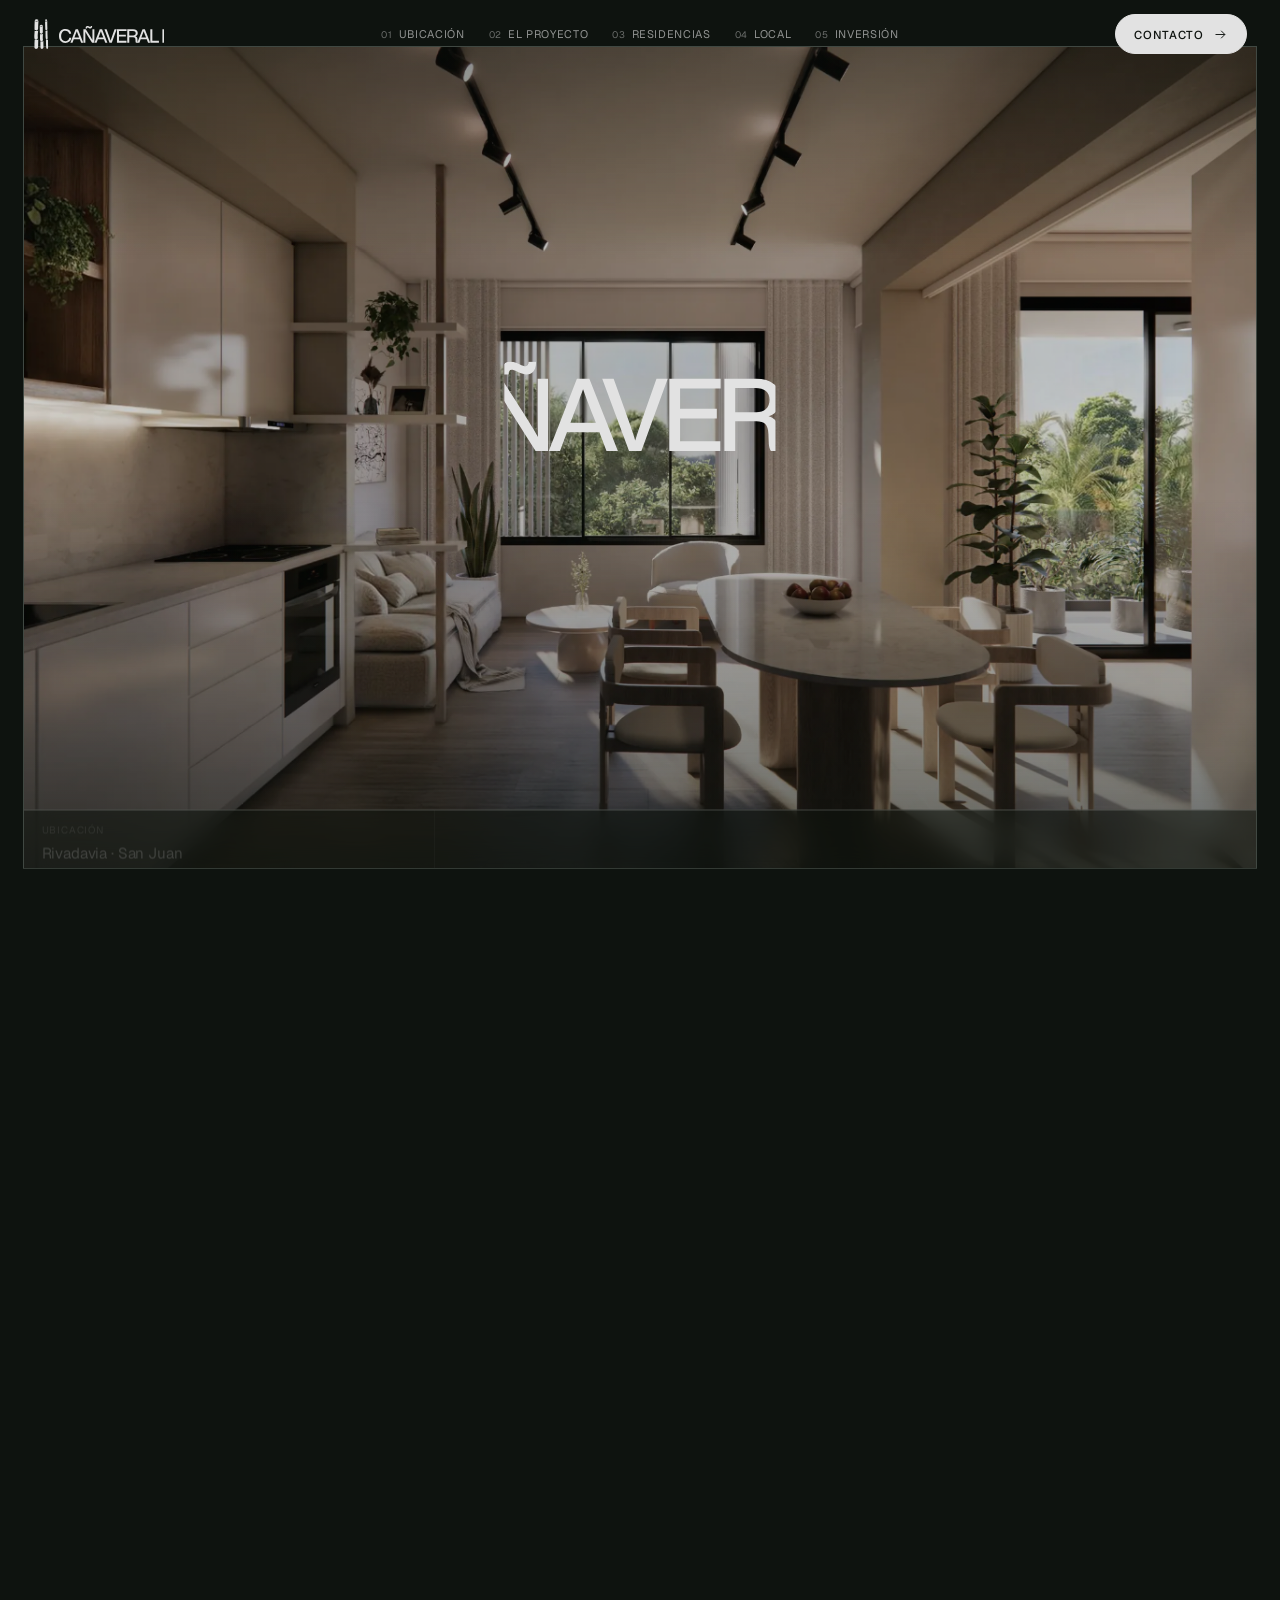
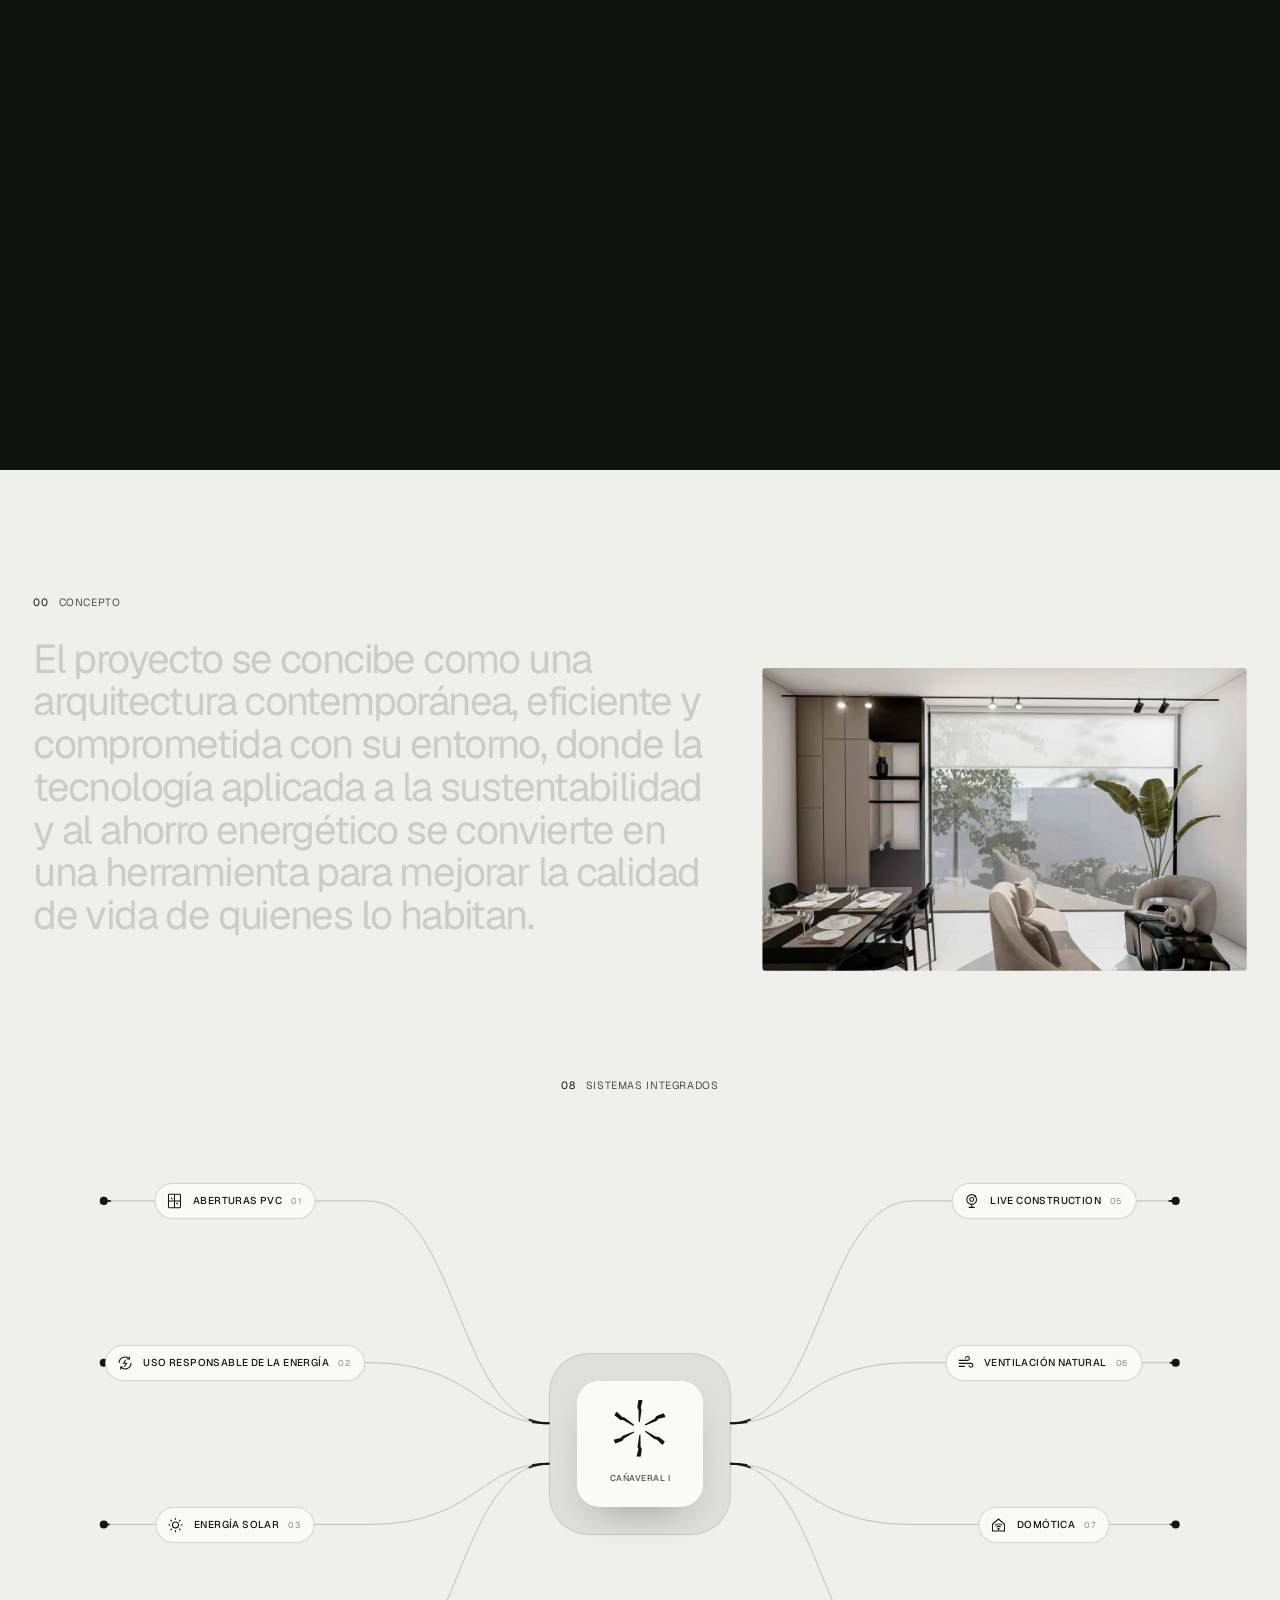
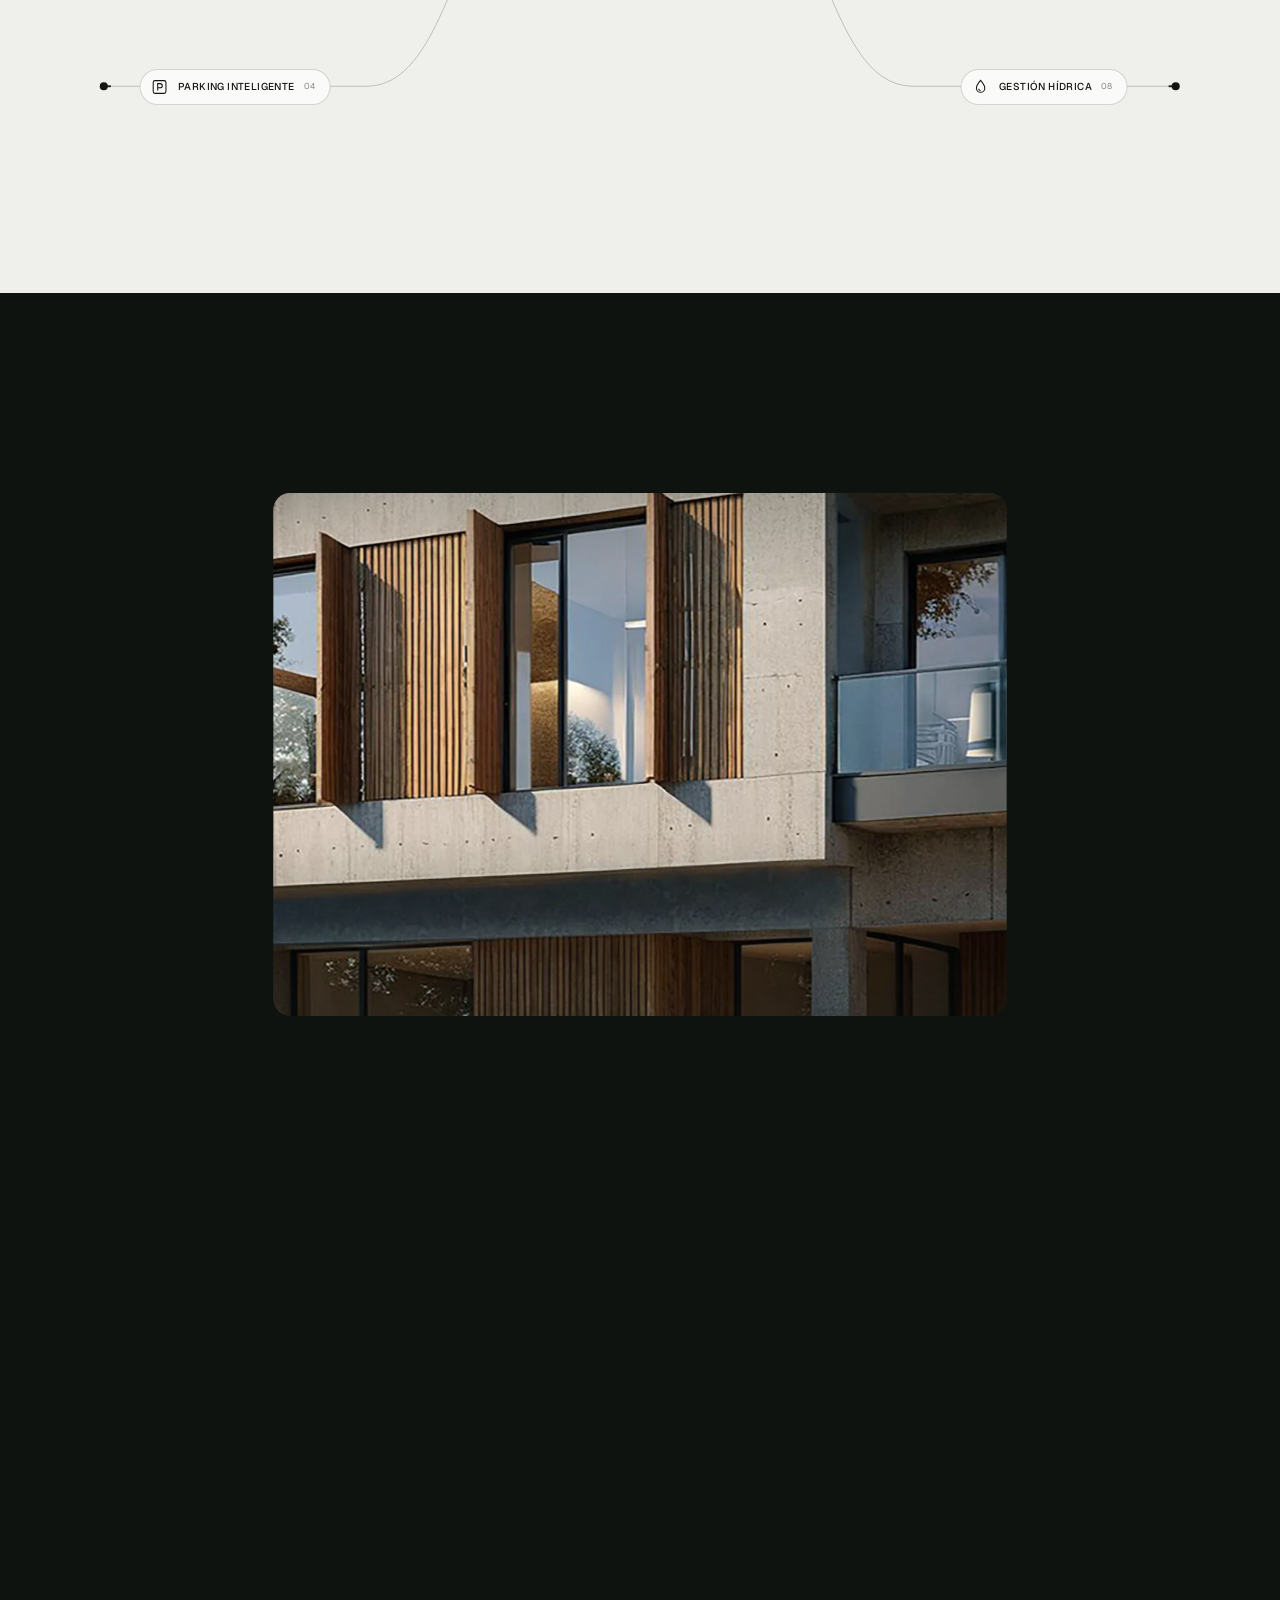
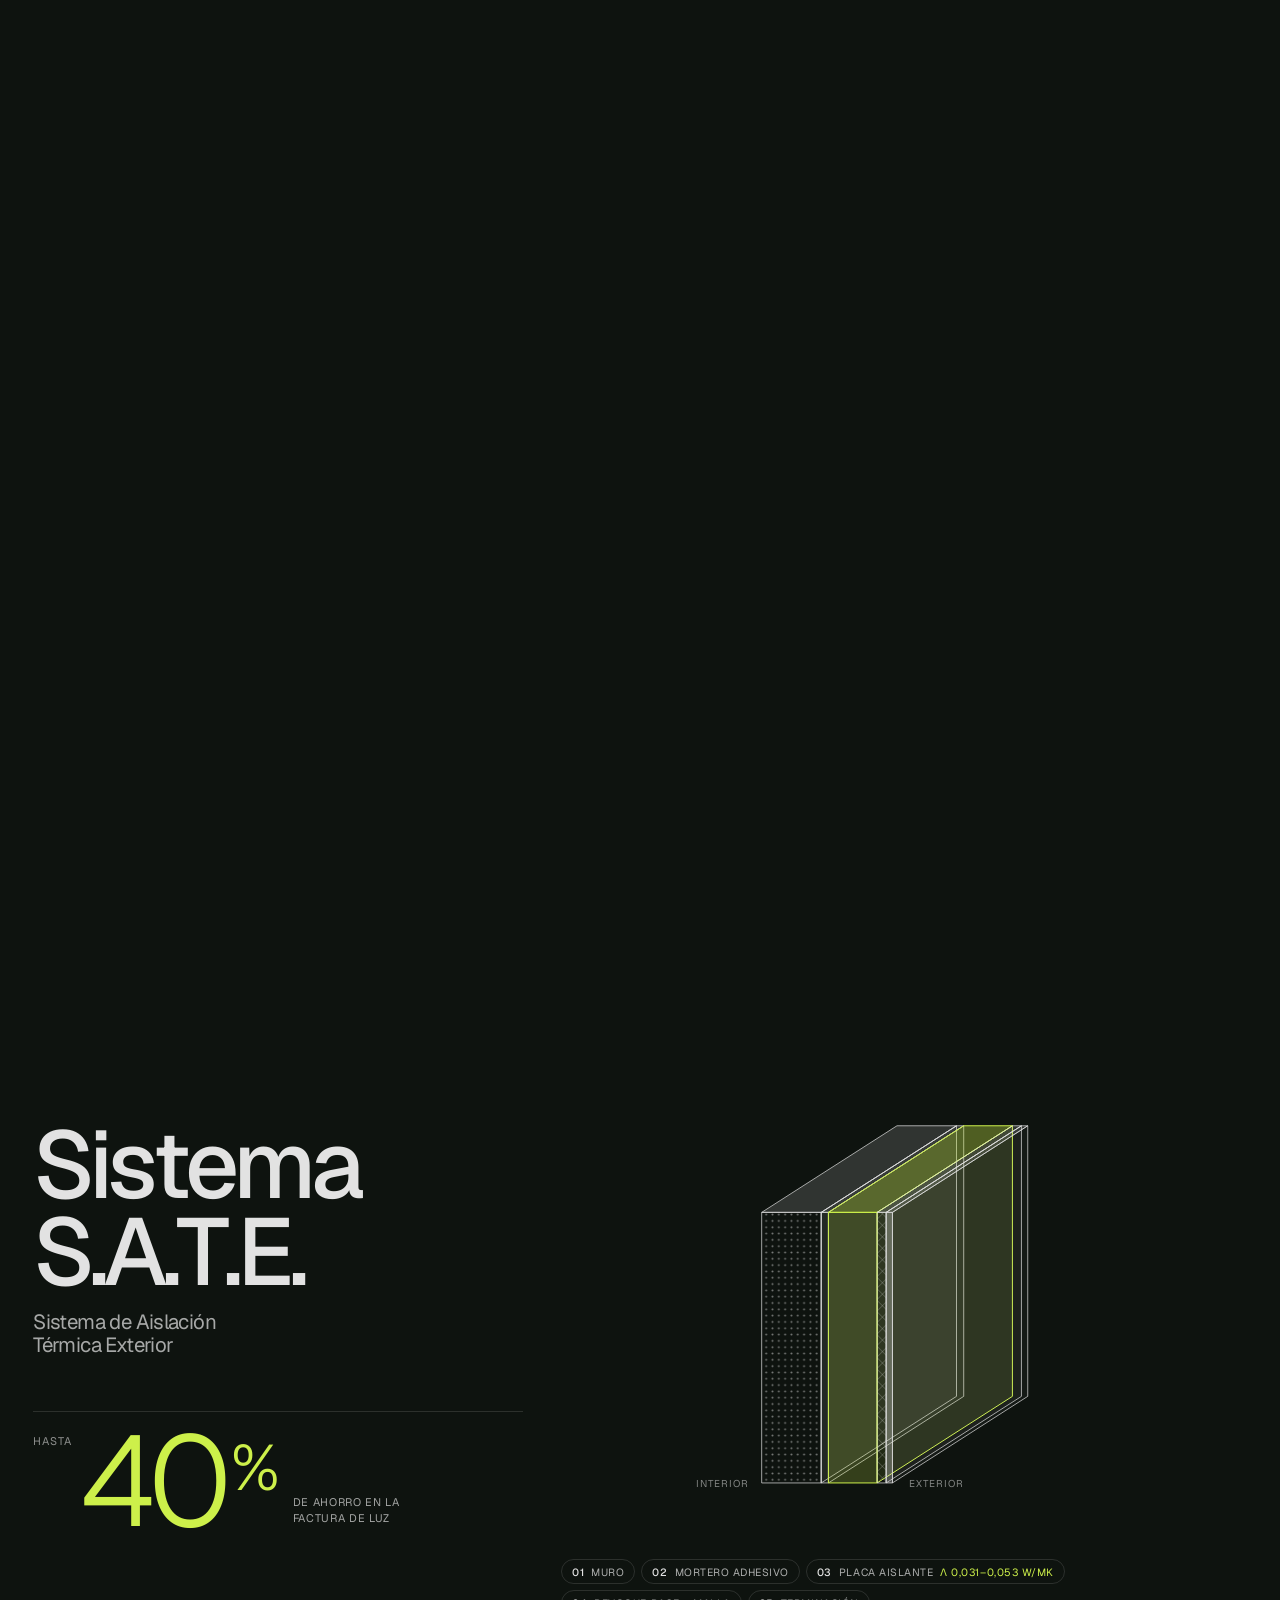
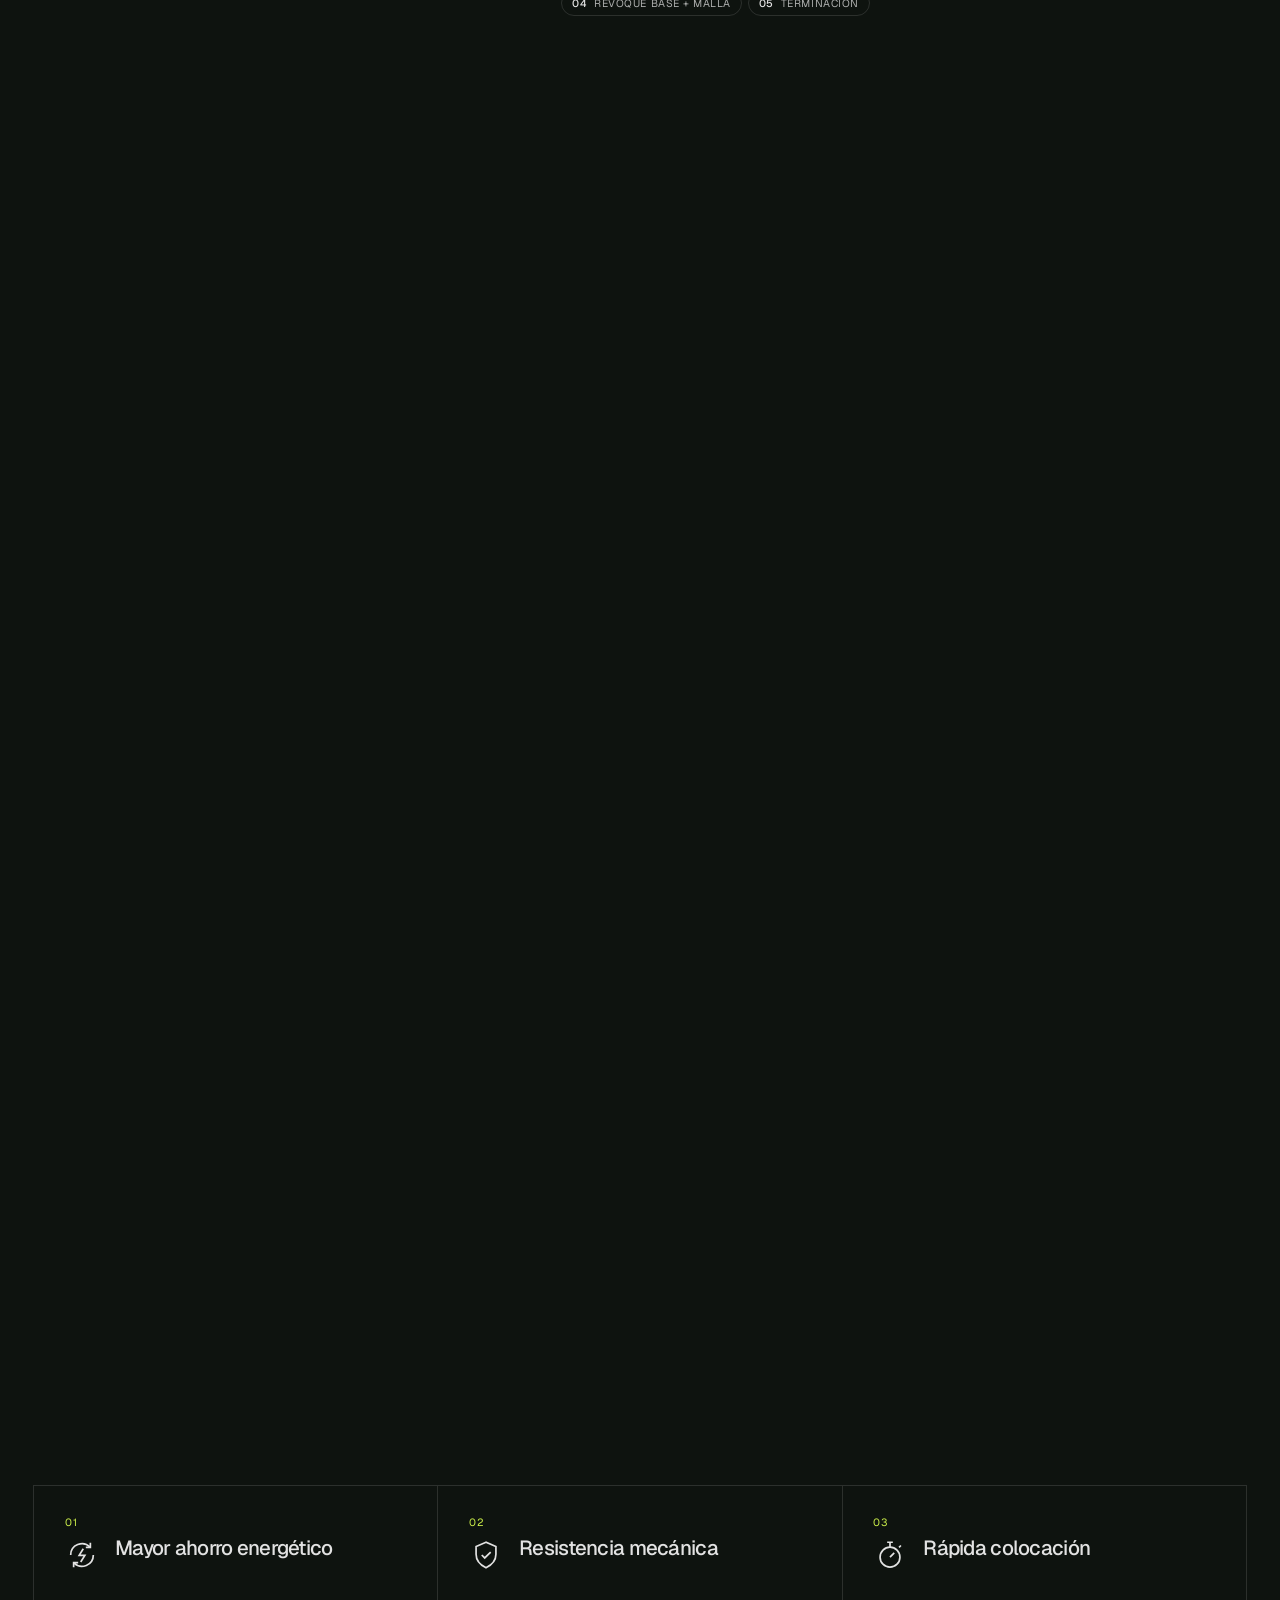
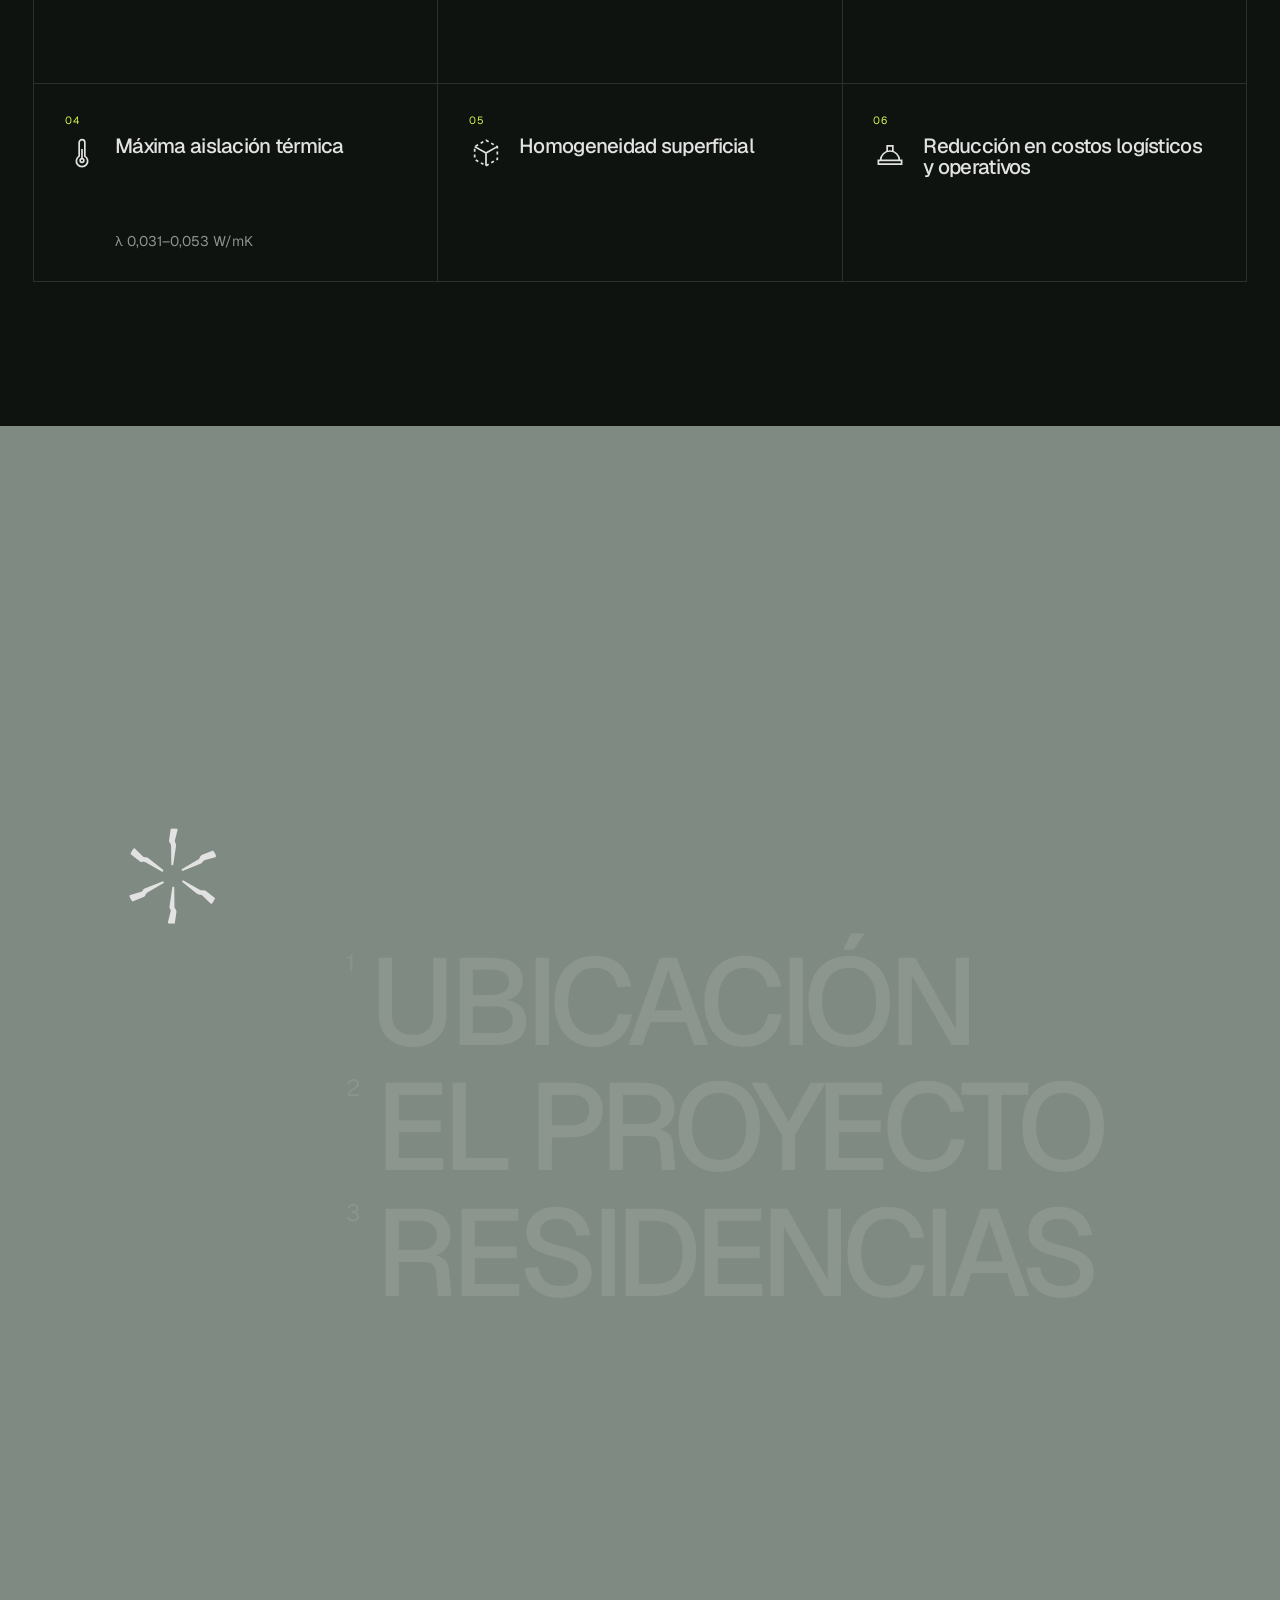
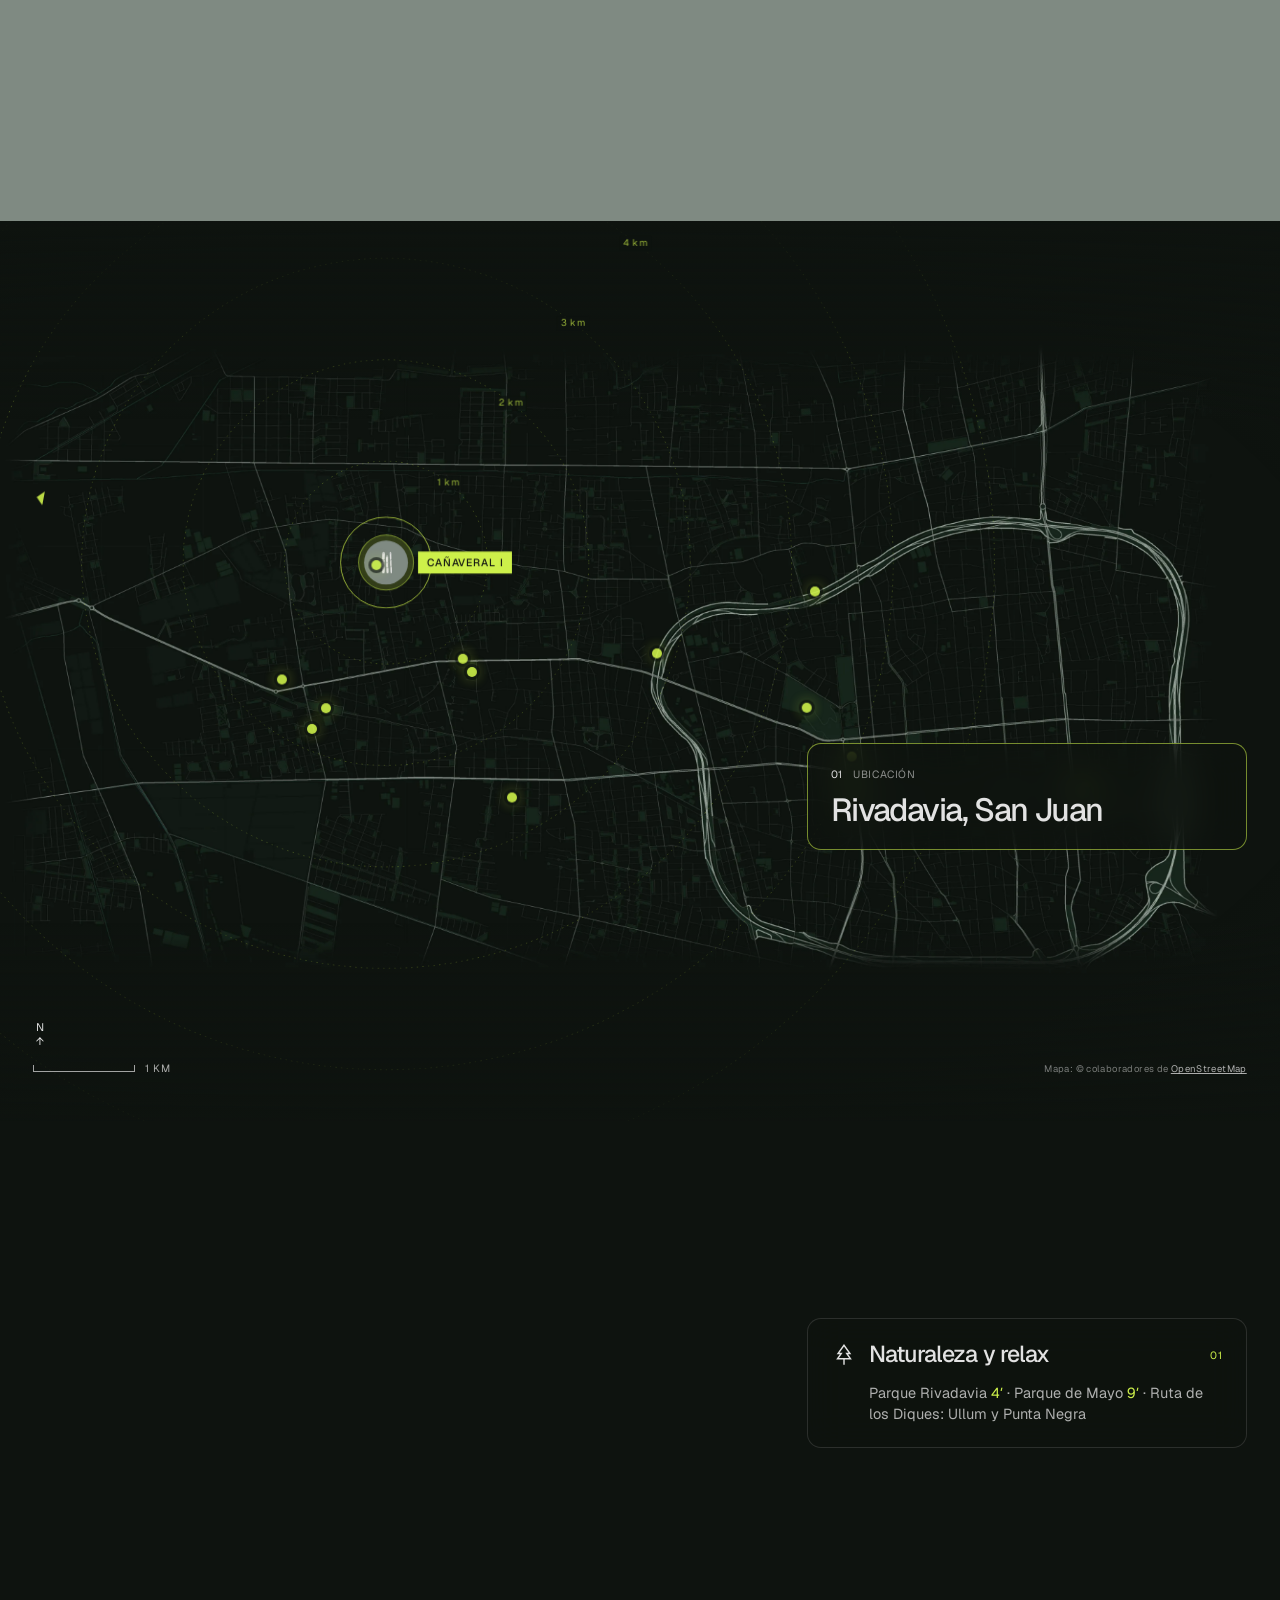
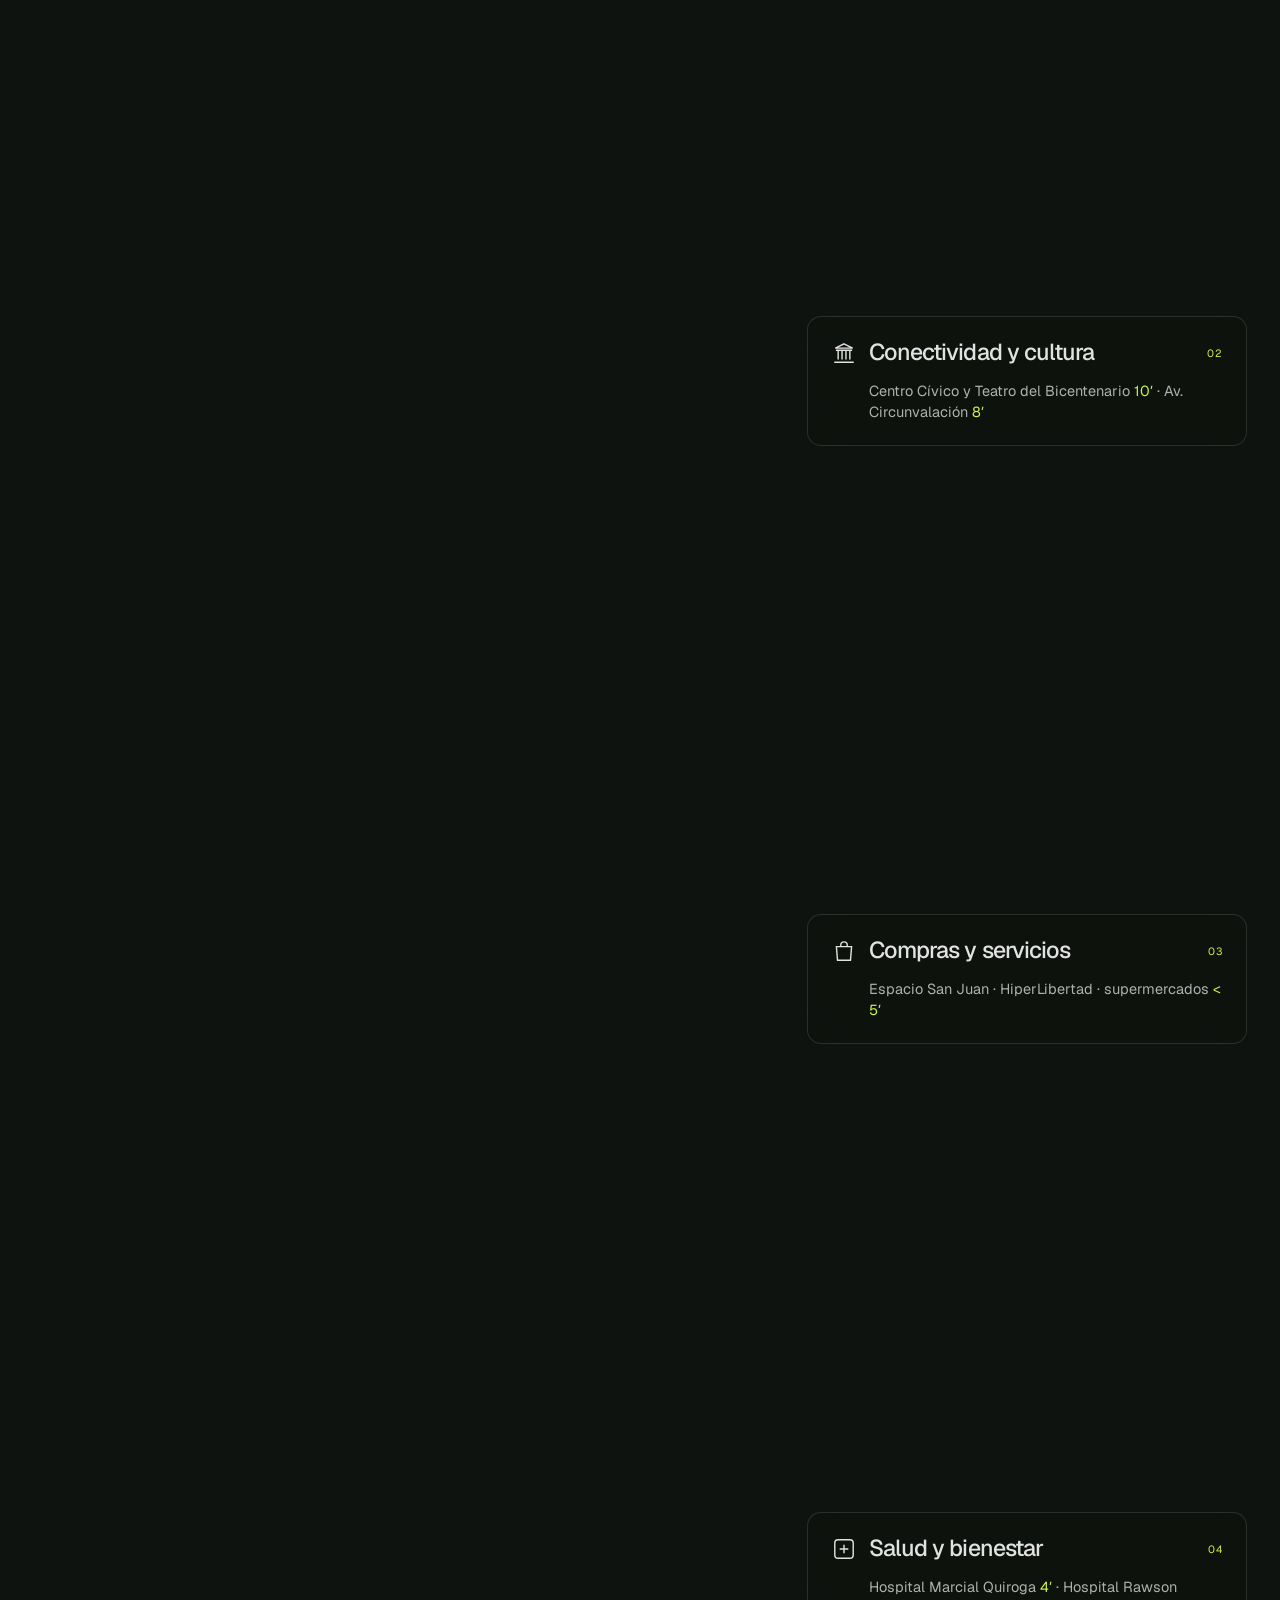
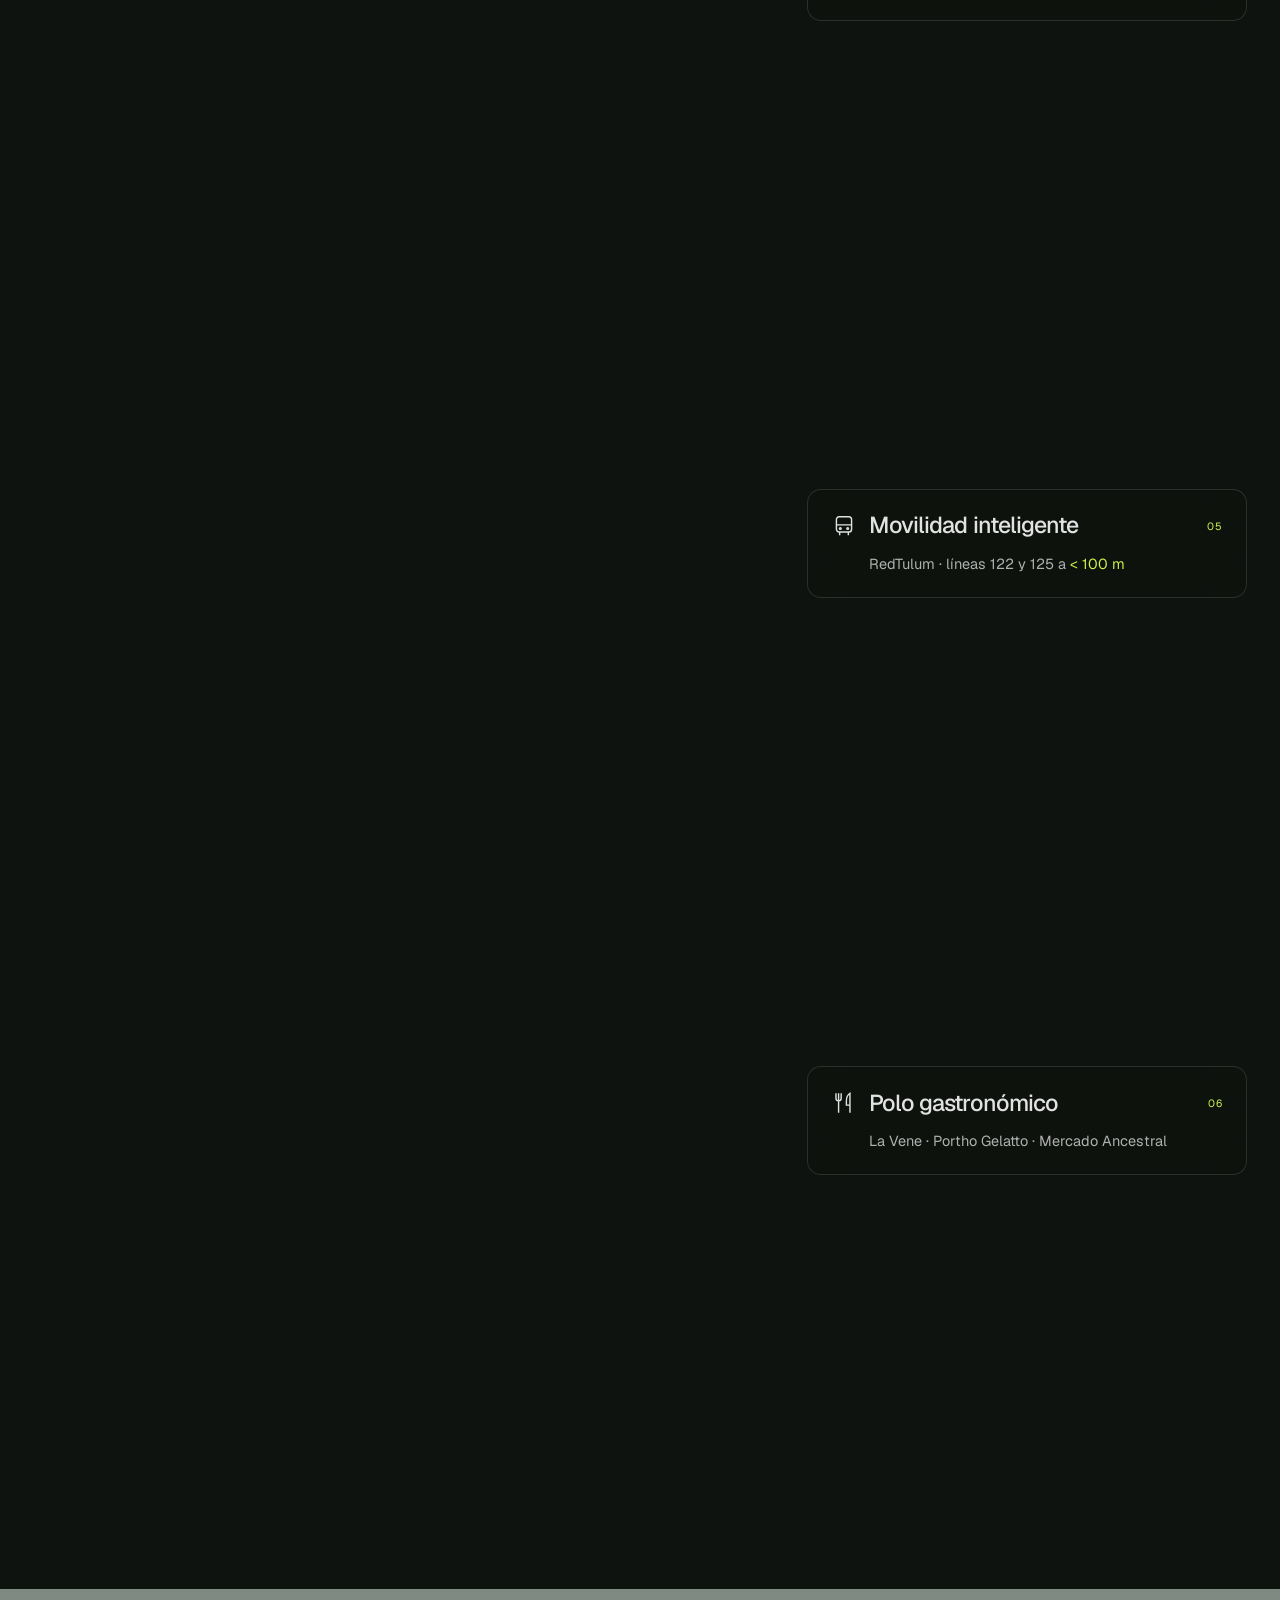
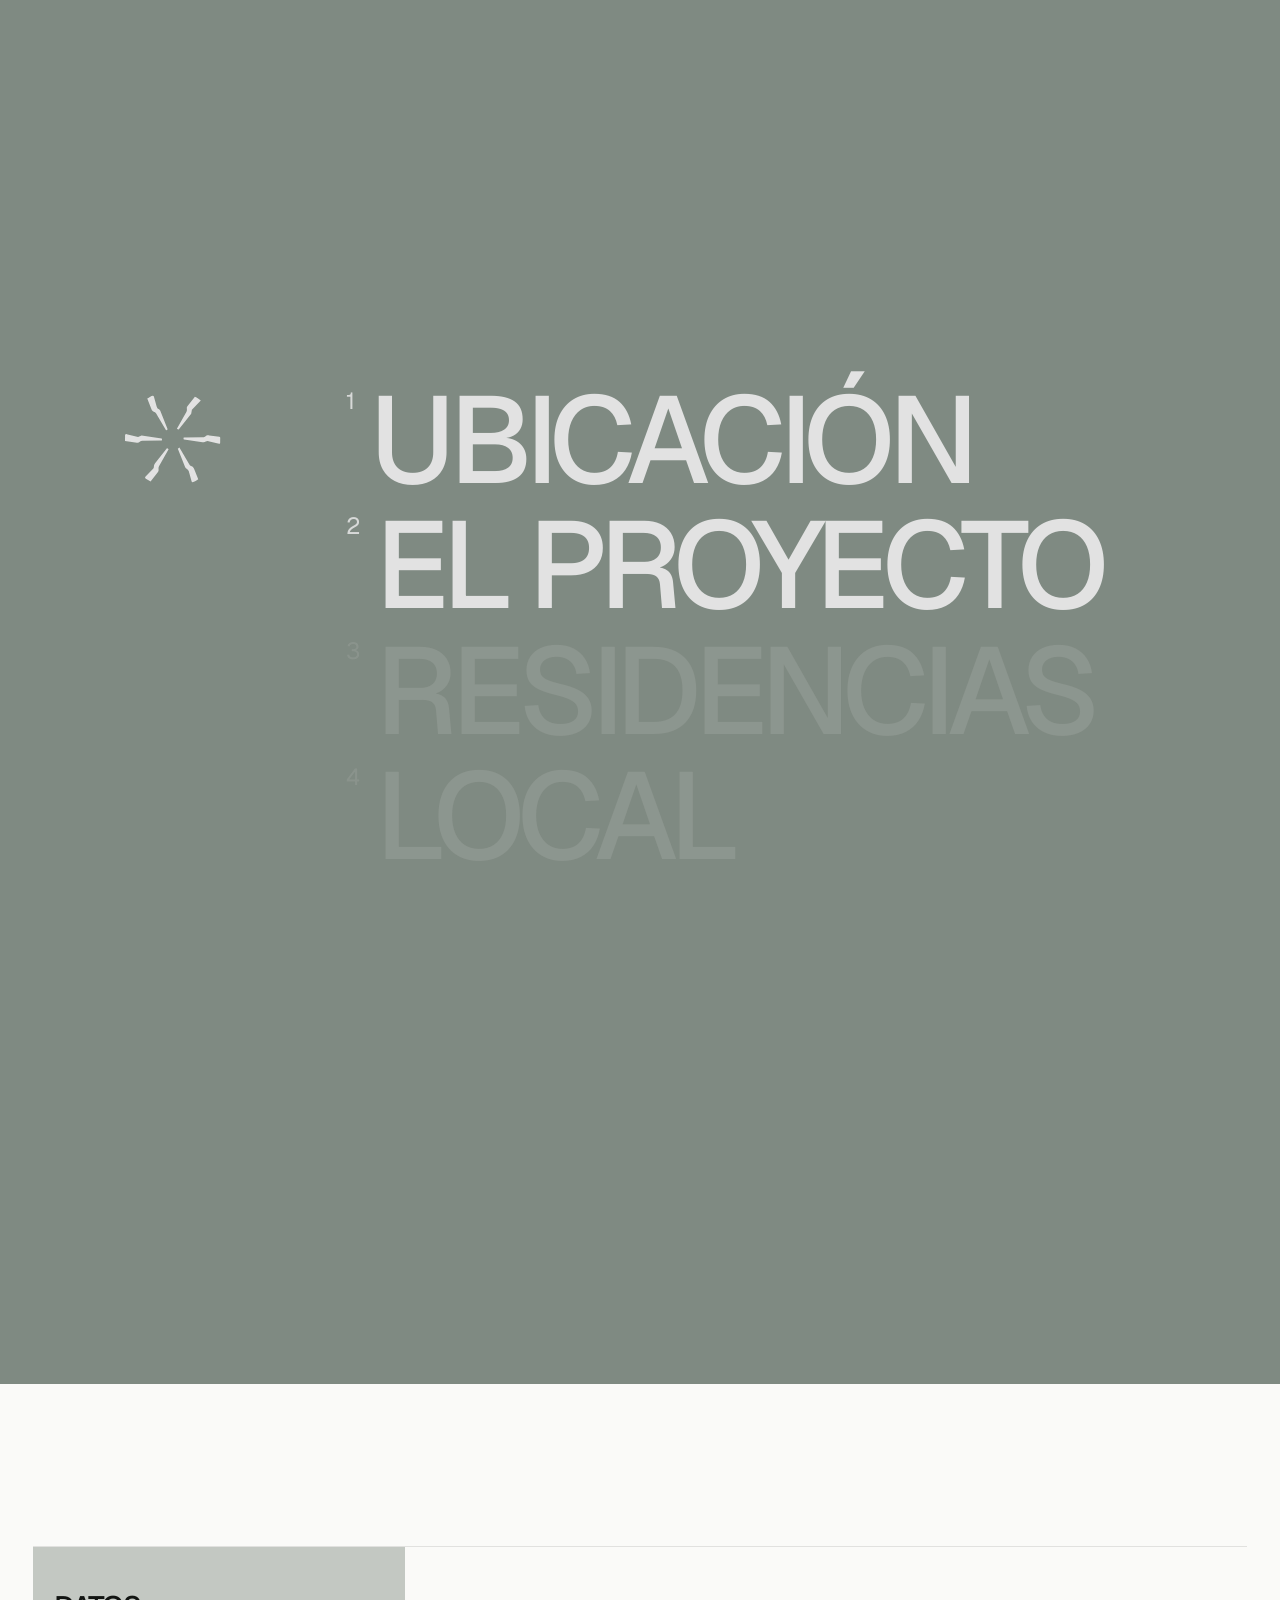
==== preview-canaveral/index.html @ ec19d614 "Add preview link for the Cañaveral I web brochure /preview-canaveral/ is the Cañaveral I (Eco Vision" ====
<!DOCTYPE html>
<html lang="es" class="no-js">
<head>
<meta charset="UTF-8">
<meta name="robots" content="noindex, nofollow">
<meta name="viewport" content="width=device-width, initial-scale=1.0">
<title>Cañaveral I — Eco Vision SAS · Rivadavia, San Juan</title>
<meta name="description" content="Cañaveral I es una arquitectura contemporánea, eficiente y comprometida con su entorno: 7 unidades con domótica, 19 cocheras, 2000 m² y sistema de aislación térmica exterior S.A.T.E. Rivadavia, San Juan.">
<meta name="theme-color" content="#0E130F">
<meta property="og:type" content="website">
<meta property="og:title" content="Cañaveral I — Eco Vision SAS">
<meta property="og:description" content="Arquitectura contemporánea, eficiente y comprometida con su entorno. Rivadavia, San Juan.">
<meta property="og:image" content="assets/img/fachada.webp">
<link rel="icon" type="image/svg+xml" href="assets/svg/favicon.svg">
<link rel="preload" href="assets/fonts/geist-var.woff2" as="font" type="font/woff2" crossorigin>
<link rel="preload" href="assets/img/hero-interior.webp" as="image" fetchpriority="high">
<link rel="stylesheet" href="assets/vendor/lenis.css">
<link rel="stylesheet" href="assets/css/style.css">
<script>document.documentElement.className = 'js';</script>
</head>
<body class="is-loading">
<a class="skip" href="#main">Saltar al contenido</a>

<!-- Sprite: logo (vectorizado del PDF) e íconos de línea -->
<svg class="sr-only" aria-hidden="true" focusable="false">
  <defs>
    <symbol id="logo-canes" viewBox="0 0 97.8 192.6"><path d="M 34.76 6.97 C 32.99 15 15.46 15.56 9.78 7.73 C 14.92 1.32 28.12 0.07 34.76 6.97"/><path d="M 32.72 60.79 C 32.99 67.74 28.13 71.63 23.19 73.27 C 18.37 74.88 9.90 72.44 9.53 66.04 C 8.50 48.33 10.48 31.25 10.74 13.33 C 19.36 16.78 26.58 17.02 35.07 13.30 C 34.32 29.32 32.05 44.23 32.72 60.79"/><path d="M 32.45 179.77 C 32.27 186.55 27.66 190.77 22 191.69 C 16.73 192.54 9.54 190.19 9.22 183.14 C 8.45 166.38 9.74 150.19 10.41 133.77 C 19.05 135.21 25.69 134.46 33.73 131.26 Z M 32.45 179.77"/><path d="M 22.94 132.55 C 0 140.79 11.69 87.11 10.15 75.07 C 18.80 78.25 25.91 77.59 33.27 73.19 C 31.66 89.12 28.98 103.66 30.81 119.18 C 31.57 125.60 28.14 130.68 22.94 132.55"/><path d="M 90.79 6.72 C 90.15 14.79 80.13 15.82 76.51 8.16 C 79.15 1.61 86.66 -0 90.79 6.72"/><path d="M 92.14 60.54 C 92.63 67.47 90.02 71.49 87.27 73.26 C 84.58 74.99 79.61 72.79 79.10 66.41 C 77.68 48.74 78.01 31.62 77.32 13.72 C 82.42 16.94 86.57 16.98 91.26 13.04 C 91.58 29.05 90.98 44.01 92.14 60.54"/><path d="M 97.57 179.39 C 97.79 186.17 95.34 190.51 92.14 191.58 C 89.16 192.57 84.93 190.42 84.42 183.39 C 83.19 166.66 83.17 150.46 82.78 134.04 C 87.80 135.24 91.57 134.32 96.02 130.91 Z M 97.57 179.39"/><path d="M 89.90 132.48 C 77.14 141.33 81.33 87.40 79.88 75.41 C 84.99 78.35 89.03 77.50 93.04 72.91 C 92.86 88.87 92.01 103.46 93.79 118.91 C 94.52 125.30 92.79 130.47 89.90 132.48"/><path d="M 62.69 39.57 C 61.54 46.22 47.17 47.32 42.22 41.11 C 46.20 35.65 56.99 34.14 62.69 39.57"/><path d="M 62.98 83.81 C 63.46 89.51 59.61 92.87 55.61 94.40 C 51.71 95.89 44.68 94.20 44.14 88.96 C 42.65 74.47 43.65 60.38 43.21 45.66 C 50.42 48.18 56.35 48.11 63.18 44.76 C 63.15 57.92 61.83 70.24 62.98 83.81"/><path d="M 67.09 181.47 C 67.19 187.04 63.56 190.67 58.95 191.63 C 54.65 192.52 48.67 190.86 48.15 185.08 C 46.91 171.35 47.37 158.02 47.33 144.52 C 54.47 145.38 59.89 144.53 66.37 141.61 Z M 67.09 181.47"/><path d="M 57.56 143.06 C 39.04 150.66 46.68 106.18 44.98 96.36 C 52.19 98.65 58.01 97.84 63.88 93.97 C 63.14 107.10 61.47 119.13 63.54 131.80 C 64.40 137.04 61.76 141.34 57.56 143.06"/></symbol>
    <symbol id="logo-word" viewBox="0 0 828.9 133.8"><path d="M 50.08 133.82 C 35.28 133.82 23.26 128.80 14.02 118.76 C 4.68 108.83 -0 95.38 -0 78.39 C -0 61.50 4.62 48.04 13.86 38.01 C 23.10 27.97 35.18 22.95 50.08 22.95 C 61.80 22.95 71.88 26.08 80.33 32.34 C 88.77 38.69 94.18 48.08 96.57 60.50 L 80.47 60.50 C 78.48 52.76 74.83 46.92 69.52 43 C 64.21 39.07 57.73 37.10 50.08 37.10 C 39.84 37.10 31.69 40.81 25.63 48.21 C 19.57 55.61 16.55 65.67 16.55 78.39 C 16.55 91.10 19.57 101.17 25.63 108.57 C 31.69 115.97 39.84 119.67 50.08 119.67 C 57.73 119.67 64.58 117.33 70.64 112.65 C 76.50 107.99 80.02 101.18 81.22 92.25 L 97.16 92.25 C 95.87 105.46 90.75 115.68 81.82 122.93 C 72.97 130.19 62.39 133.82 50.08 133.82 Z M 50.08 133.82"/><path d="M 191.64 131.43 L 174.80 131.43 L 164.36 103.87 L 116.69 103.87 L 106.41 131.43 L 89.86 131.43 L 131.28 25.34 L 149.61 25.34 Z M 123.98 84.20 L 121.75 90.01 L 159.16 90.01 L 156.92 84.20 C 151.65 71.08 146.13 56.58 140.38 40.68 C 133.52 58.96 128.05 73.47 123.98 84.20 Z M 123.98 84.20"/><path d="M 225.45 12.07 C 222.67 12.07 221.28 14.36 221.28 18.93 L 210.11 18.93 C 210.11 6.31 214.78 0 224.12 0 C 227.30 0 231.61 1.29 237.08 3.87 C 241.35 5.86 244.43 6.85 246.33 6.85 C 249.11 6.85 250.50 4.57 250.50 0 L 261.67 0 C 261.67 12.62 257 18.93 247.65 18.93 C 244.67 18.93 240.20 17.59 234.25 14.90 C 230.17 13.02 227.24 12.07 225.45 12.07 Z M 263.90 57.53 L 263.90 25.34 L 279.25 25.34 L 279.25 131.43 L 260.92 131.43 L 228.29 80.03 C 218.75 65.12 211.85 53.75 207.58 45.90 C 207.97 57.73 208.17 75.51 208.17 99.25 L 208.17 131.43 L 192.67 131.43 L 192.67 25.34 L 211 25.34 L 243.78 76.75 C 252.62 90.76 259.53 102.18 264.50 111.01 C 264.10 99.10 263.90 81.27 263.90 57.53 Z M 263.90 57.53"/><path d="M 382.07 131.43 L 365.23 131.43 L 354.79 103.87 L 307.12 103.87 L 296.84 131.43 L 280.29 131.43 L 321.71 25.34 L 340.04 25.34 Z M 314.42 84.20 L 312.18 90.01 L 349.59 90.01 L 347.35 84.20 C 342.08 71.08 336.57 56.58 330.81 40.68 C 323.95 58.96 318.49 73.47 314.42 84.20 Z M 314.42 84.20"/><path d="M 417.08 87.03 L 438.84 25.34 L 455.37 25.34 L 416.64 131.43 L 398.45 131.43 L 358.97 25.34 L 375.81 25.34 L 398.01 87.03 C 401.68 97.36 404.86 107.10 407.55 116.23 C 409.03 111.26 412.21 101.53 417.08 87.03 Z M 417.08 87.03"/><path d="M 533.31 25.34 L 533.31 39.64 L 473.56 39.64 L 473.56 69.59 L 527.65 69.59 L 527.65 83.60 L 473.56 83.60 L 473.56 117.12 L 532.86 117.12 L 532.86 131.43 L 457.61 131.43 L 457.61 25.34 Z M 533.31 25.34"/><path d="M 618.99 101.93 L 620.03 118.46 C 620.53 123.93 621.73 128.26 623.61 131.43 L 607.22 131.43 C 605.23 128.55 604.19 124.03 604.10 117.87 L 603.64 106.54 C 603.34 99.69 601.80 94.85 599.02 92.03 C 596.24 89.19 591.77 87.78 585.61 87.78 L 554.77 87.78 L 554.77 131.43 L 538.82 131.43 L 538.82 25.34 L 585.16 25.34 C 596.49 25.34 605.41 27.95 611.91 33.17 C 618.42 38.38 621.67 45.55 621.67 54.68 C 621.67 61.14 620.10 66.58 616.97 71.01 C 613.85 75.43 609.45 78.53 603.78 80.32 C 608.95 81.82 612.73 84.32 615.11 87.85 C 617.49 91.38 618.79 96.07 618.99 101.93 Z M 554.77 74.51 L 585.46 74.51 C 591.62 74.51 596.46 72.92 599.99 69.75 C 603.52 66.56 605.28 62.04 605.28 56.18 C 605.28 50.52 603.47 46.25 599.85 43.37 C 596.22 40.49 591.03 39.04 584.27 39.04 L 554.77 39.04 Z M 554.77 74.51"/><path d="M 719.87 131.43 L 703.03 131.43 L 692.59 103.87 L 644.92 103.87 L 634.64 131.43 L 618.09 131.43 L 659.51 25.34 L 677.84 25.34 Z M 652.22 84.20 L 649.98 90.01 L 687.39 90.01 L 685.16 84.20 C 679.88 71.08 674.37 56.58 668.61 40.68 C 661.75 58.96 656.29 73.47 652.22 84.20 Z M 652.22 84.20"/><path d="M 736.86 25.34 L 736.86 117.12 L 788.86 117.12 L 788.86 131.43 L 720.90 131.43 L 720.90 25.34 Z M 736.86 25.34"/><path d="M 828.94 131.43 L 816.42 131.43 L 816.42 25.34 L 828.94 25.34 Z M 828.94 131.43"/></symbol>
    <symbol id="logo-sub" viewBox="0 0 253.0 27.4"><path d="M 16.19 26.98 L 16.19 24.09 L 3.39 24.09 L 3.39 14.75 L 15.05 14.75 L 15.05 11.86 L 3.39 11.86 L 3.39 3.31 L 16.19 3.31 L 16.19 0.39 L -0 0.39 L -0 26.98 Z M 16.19 26.98"/><path d="M 41.73 8.36 C 39.90 3.23 35.42 0 29.57 0 C 21.85 0 16.42 5.67 16.42 13.76 C 16.42 21.86 21.82 27.36 29.57 27.36 C 35.42 27.36 39.98 24.17 41.81 18.97 L 38.17 18.97 C 36.79 22.58 33.60 24.67 29.57 24.67 C 23.84 24.67 19.92 20.53 19.92 14.14 L 19.92 13.34 C 19.92 7 23.84 2.70 29.54 2.70 C 33.53 2.70 36.76 4.83 38.09 8.36 Z M 41.73 8.36"/><path d="M 54.88 0 C 47.16 0 41.73 5.62 41.73 13.69 C 41.73 21.73 47.13 27.33 54.81 27.33 C 62.52 27.33 67.96 21.73 67.96 13.69 C 67.96 5.62 62.60 0 54.88 0 Z M 54.88 24.62 C 49.07 24.62 45.23 20.40 45.23 14.06 L 45.23 13.26 C 45.23 6.95 49.07 2.70 54.88 2.70 C 60.66 2.70 64.46 6.95 64.46 13.26 L 64.46 14.06 C 64.46 20.40 60.66 24.62 54.88 24.62 Z M 54.88 24.62"/><path d="M 83.31 26.98 L 88.67 26.98 L 97.82 0.39 L 94.29 0.39 L 86.39 24.25 L 85.62 24.25 L 77.68 0.39 L 74.15 0.39 Z M 83.31 26.98"/><path d="M 101.63 26.98 L 101.63 0.39 L 98.24 0.39 L 98.24 26.98 Z M 101.63 26.98"/><path d="M 112.50 0 C 106.61 0 102.69 3.15 102.69 7.64 C 102.69 12.70 107.56 13.87 112.11 14.97 C 117.47 16.26 119.80 17.48 119.80 20.19 C 119.80 22.95 117.28 24.70 113.30 24.70 C 108.92 24.70 106 22.58 105.81 19.19 L 102.31 19.19 C 102.88 24.25 106.95 27.36 113.11 27.36 C 119.19 27.36 123.22 24.25 123.22 19.65 C 123.22 14.56 118.27 13.37 113.72 12.31 C 108.39 11.03 106.11 9.89 106.11 7.30 C 106.11 4.61 108.58 2.70 112.42 2.70 C 116.48 2.70 119.22 4.83 119.41 8.22 L 122.91 8.22 C 122.34 3.15 118.34 0 112.50 0 Z M 112.50 0"/><path d="M 127.29 26.98 L 127.29 0.39 L 123.89 0.39 L 123.89 26.98 Z M 127.29 26.98"/><path d="M 141.68 0 C 133.97 0 128.53 5.62 128.53 13.69 C 128.53 21.73 133.93 27.33 141.61 27.33 C 149.32 27.33 154.76 21.73 154.76 13.69 C 154.76 5.62 149.40 0 141.68 0 Z M 141.68 24.62 C 135.87 24.62 132.03 20.40 132.03 14.06 L 132.03 13.26 C 132.03 6.95 135.87 2.70 141.68 2.70 C 147.47 2.70 151.26 6.95 151.26 13.26 L 151.26 14.06 C 151.26 20.40 147.47 24.62 141.68 24.62 Z M 141.68 24.62"/><path d="M 159.40 26.98 L 159.40 5.81 L 160.15 5.81 L 172.46 26.98 L 177.13 26.98 L 177.13 0.39 L 173.76 0.39 L 173.76 21.55 L 172.99 21.55 L 160.73 0.39 L 156.01 0.39 L 156.01 26.98 Z M 159.40 26.98"/><path d="M 200.93 0 C 195.04 0 191.12 3.15 191.12 7.64 C 191.12 12.70 196 13.87 200.54 14.97 C 205.90 16.26 208.23 17.48 208.23 20.19 C 208.23 22.95 205.72 24.70 201.73 24.70 C 197.36 24.70 194.43 22.58 194.25 19.19 L 190.75 19.19 C 191.31 24.25 195.39 27.36 201.54 27.36 C 207.62 27.36 211.65 24.25 211.65 19.65 C 211.65 14.56 206.70 13.37 202.15 12.31 C 196.83 11.03 194.54 9.89 194.54 7.30 C 194.54 4.61 197.01 2.70 200.86 2.70 C 204.92 2.70 207.65 4.83 207.84 8.22 L 211.34 8.22 C 210.78 3.15 206.78 0 200.93 0 Z M 200.93 0"/><path d="M 216.93 17.40 L 221.52 3.15 L 222.29 3.15 L 226.85 17.40 Z M 213.90 26.98 L 216.02 20.26 L 227.76 20.26 L 229.88 26.98 L 233.46 26.98 L 224.41 0.39 L 219.37 0.39 L 210.32 26.98 Z M 213.90 26.98"/><path d="M 242.32 0 C 236.43 0 232.51 3.15 232.51 7.64 C 232.51 12.70 237.38 13.87 241.93 14.97 C 247.29 16.26 249.62 17.48 249.62 20.19 C 249.62 22.95 247.10 24.70 243.12 24.70 C 238.74 24.70 235.82 22.58 235.63 19.19 L 232.13 19.19 C 232.70 24.25 236.77 27.36 242.93 27.36 C 249.01 27.36 253.04 24.25 253.04 19.65 C 253.04 14.56 248.09 13.37 243.54 12.31 C 238.21 11.03 235.93 9.89 235.93 7.30 C 235.93 4.61 238.40 2.70 242.24 2.70 C 246.31 2.70 249.04 4.83 249.23 8.22 L 252.73 8.22 C 252.16 3.15 248.16 0 242.32 0 Z M 242.32 0"/></symbol>
    <symbol id="sparkle" viewBox="0 0 140.3 149.7"><path d="M 76.06 0.27 L 68.60 0.03 C 67.92 -0 66.81 1.17 66.69 1.97 L 64.50 17.75 C 63.62 24.18 67.43 21.87 67.49 28.41 L 67.77 57.70 C 68.40 58.21 70.69 58.22 70.81 57.35 L 75.14 28.28 C 75.89 23.19 72.56 22.75 73.50 19.05 L 77.75 2.34 C 77.95 1.51 76.83 0.30 76.06 0.27"/><path d="M 72.45 92.01 C 71.88 91.65 69.61 91.68 69.39 92.28 L 64.83 123.77 L 67.06 129.25 L 62.56 147.04 C 62.44 147.48 62.50 148.42 62.71 148.77 C 62.93 149.12 64.02 149.63 64.45 149.63 L 73.21 149.67 L 75.92 131.05 C 76.49 127.08 72.83 126.65 72.79 122.16 Z M 72.45 92.01"/><path d="M 28.75 54.06 L 54.19 68.44 C 54.89 67.60 55.40 66.46 55.42 65.61 L 30.57 46.03 L 24.31 44.92 L 9.84 30.99 C 7.03 33.89 5.56 36.46 3.81 40.24 L 18.76 51.96 C 21.84 54.37 23.25 50.94 28.75 54.06"/><path d="M 133.36 34.99 L 116.44 41.72 C 112.19 43.41 113.04 47.14 110.50 48.64 L 83.54 64.53 L 85.26 66.98 L 114.32 55.46 C 117.04 54.38 116.87 50.89 120.79 49.80 L 136.79 45.35 C 140.31 44.37 134.54 37.10 133.36 34.99"/><path d="M 112.30 96.23 L 86.07 81.44 C 85.42 82.20 84.83 83.24 84.61 84.05 L 108.07 102.58 C 111.99 105.67 114.40 103.35 116.81 105.70 L 128.86 117.44 C 129.29 117.86 130.23 118.39 130.70 118.28 C 131.10 118.19 132.05 117.48 132.31 117.01 L 136.54 109.66 L 121.69 98.07 C 118.45 95.53 116.49 98.58 112.30 96.23"/><path d="M 54.79 82.94 L 26.18 94.29 C 22.88 95.60 23.53 98.92 19.59 100.01 L 3.50 104.49 C -0 105.46 5.49 112.43 6.90 114.87 L 24.59 107.79 C 27.71 106.55 27.06 102.80 29.87 101.15 L 56.48 85.44 C 56.10 84.30 55.56 83.42 54.79 82.94"/></symbol>

    <symbol id="i-pvc" viewBox="0 0 24 24"><rect x="4" y="3" width="16" height="18" rx="1.2"/><path d="M12 3v18M4 12h16M9.5 9.5l-2-2M16.5 16.5l-2-2"/></symbol>
    <symbol id="i-live" viewBox="0 0 24 24"><circle cx="12" cy="10" r="6.5"/><circle cx="12" cy="10" r="2.6"/><path d="M8 20.5h8M12 16.5v4"/><circle cx="16.6" cy="5.6" r=".7"/></symbol>
    <symbol id="i-energia" viewBox="0 0 24 24"><path d="M20 12a8 8 0 0 1-13.7 5.6M4 12a8 8 0 0 1 13.7-5.6"/><path d="M17.9 3.4v3.2h-3.2M6.1 20.6v-3.2h3.2"/><path d="M12.9 7.6 10 12.3h4l-2.9 4.6"/></symbol>
    <symbol id="i-viento" viewBox="0 0 24 24"><path d="M3 8.5h11.5a2.6 2.6 0 1 0-2.6-2.6M3 12.5h16a2.6 2.6 0 1 1-2.6 2.6M3 16.5h8"/></symbol>
    <symbol id="i-solar" viewBox="0 0 24 24"><circle cx="12" cy="12" r="4"/><path d="M12 2.5V5M12 19v2.5M2.5 12H5M19 12h2.5M5.3 5.3l1.8 1.8M16.9 16.9l1.8 1.8M5.3 18.7l1.8-1.8M16.9 7.1l1.8-1.8"/></symbol>
    <symbol id="i-domotica" viewBox="0 0 24 24"><path d="M4 11 12 4l8 7v9H4z"/><path d="M9.2 14.8a4 4 0 0 1 5.6 0M7.3 12.6a6.8 6.8 0 0 1 9.4 0"/><circle cx="12" cy="17.3" r=".8"/></symbol>
    <symbol id="i-parking" viewBox="0 0 24 24"><rect x="3.5" y="3.5" width="17" height="17" rx="2.5"/><path d="M9.5 16.5v-9h3.3a2.8 2.8 0 0 1 0 5.6H9.5"/></symbol>
    <symbol id="i-agua" viewBox="0 0 24 24"><path d="M12 3.2s-5.6 6.3-5.6 10.3a5.6 5.6 0 0 0 11.2 0C17.6 9.5 12 3.2 12 3.2z"/><path d="M9.4 14.2a2.7 2.7 0 0 0 2.6 2.6"/></symbol>
    <symbol id="i-escudo" viewBox="0 0 24 24"><path d="M12 3 5 6v5.5c0 4.3 3 7.6 7 9.5 4-1.9 7-5.2 7-9.5V6z"/><path d="m9 12 2.1 2.1L15.3 10"/></symbol>
    <symbol id="i-reloj" viewBox="0 0 24 24"><circle cx="12" cy="13.5" r="7"/><path d="M12 13.5l3-3M10 3h4M12 3v3.5M18.4 6.6l1.3-1.3"/></symbol>
    <symbol id="i-termo" viewBox="0 0 24 24"><path d="M10 4.6a2 2 0 0 1 4 0v9.6a4 4 0 1 1-4 0z"/><circle cx="12" cy="17.3" r="1.3"/><path d="M12 16V9.2"/></symbol>
    <symbol id="i-cubo" viewBox="0 0 24 24"><path d="M12 3 20 7.5v9L12 21l-8-4.5v-9z" stroke-dasharray="2.1 2.1"/><path d="M4 7.5 12 12l8-4.5M12 12v9"/></symbol>
    <symbol id="i-casco" viewBox="0 0 24 24"><path d="M3.8 17.2h16.4v2.6H3.8zM5.4 17.2a6.6 6.6 0 0 1 13.2 0M10 10.8V7h4v3.8"/></symbol>
    <symbol id="i-arbol" viewBox="0 0 24 24"><path d="M12 21v-5.5M12 3 6.5 10.6h3L6 15.5h12l-3.5-4.9h3z"/></symbol>
    <symbol id="i-cultura" viewBox="0 0 24 24"><path d="M3 20.5h18M4.5 9.5h15M12 3.5l8 4H4zM6.6 9.5v8.6M10.2 9.5v8.6M13.8 9.5v8.6M17.4 9.5v8.6"/></symbol>
    <symbol id="i-bolsa" viewBox="0 0 24 24"><path d="M5 8h14l-1 12.5H6zM9 8V6.6a3 3 0 0 1 6 0V8"/></symbol>
    <symbol id="i-salud" viewBox="0 0 24 24"><rect x="3.5" y="3.5" width="17" height="17" rx="3"/><path d="M12 8v8M8 12h8"/></symbol>
    <symbol id="i-bus" viewBox="0 0 24 24"><rect x="5" y="3.5" width="14" height="14" rx="2.6"/><path d="M5 11h14M8 20.5v-3M16 20.5v-3"/><circle cx="8.6" cy="14.3" r=".8"/><circle cx="15.4" cy="14.3" r=".8"/></symbol>
    <symbol id="i-gastro" viewBox="0 0 24 24"><path d="M7 3v18M4.6 3v4.6a2.4 2.4 0 0 0 4.8 0V3M17.5 21V3c-2.4 1.4-3.3 4-3.3 7.4V14h3.3"/></symbol>
    <symbol id="i-flecha" viewBox="0 0 24 24"><path d="M4 12h15M13 6l6 6-6 6"/></symbol>
    <symbol id="i-mas" viewBox="0 0 24 24"><path d="M5 12h14M12 5v14"/></symbol>
    <symbol id="i-menos" viewBox="0 0 24 24"><path d="M5 12h14"/></symbol>
    <symbol id="i-lupa" viewBox="0 0 24 24"><circle cx="10.5" cy="10.5" r="6.5"/><path d="M15.5 15.5 20 20M10.5 7.5v6M7.5 10.5h6"/></symbol>
    <symbol id="i-wa" viewBox="0 0 24 24"><path d="M4 20l1.2-4.1A8.2 8.2 0 1 1 8.4 19z"/><path d="M9 8.6c.2-.5.6-.6 1-.6l.6 1.5-.6.8c.5 1.1 1.4 2 2.6 2.6l.8-.6 1.5.6c0 .4-.1.8-.6 1-.8.4-2.4.1-3.9-1.3S8.6 9.4 9 8.6z"/></symbol>
  </defs>
</svg>

<!-- 01 · Portada del PDF (pág. 1) como preloader -->
<div class="loader clip" aria-hidden="true">
  <div class="loader__logo">
    <svg class="loader__canes" viewBox="0 0 97.8 192.6" fill="currentColor"><path d="M 34.76 6.97 C 32.99 15 15.46 15.56 9.78 7.73 C 14.92 1.32 28.12 0.07 34.76 6.97"/><path d="M 32.72 60.79 C 32.99 67.74 28.13 71.63 23.19 73.27 C 18.37 74.88 9.90 72.44 9.53 66.04 C 8.50 48.33 10.48 31.25 10.74 13.33 C 19.36 16.78 26.58 17.02 35.07 13.30 C 34.32 29.32 32.05 44.23 32.72 60.79"/><path d="M 32.45 179.77 C 32.27 186.55 27.66 190.77 22 191.69 C 16.73 192.54 9.54 190.19 9.22 183.14 C 8.45 166.38 9.74 150.19 10.41 133.77 C 19.05 135.21 25.69 134.46 33.73 131.26 Z M 32.45 179.77"/><path d="M 22.94 132.55 C 0 140.79 11.69 87.11 10.15 75.07 C 18.80 78.25 25.91 77.59 33.27 73.19 C 31.66 89.12 28.98 103.66 30.81 119.18 C 31.57 125.60 28.14 130.68 22.94 132.55"/><path d="M 90.79 6.72 C 90.15 14.79 80.13 15.82 76.51 8.16 C 79.15 1.61 86.66 -0 90.79 6.72"/><path d="M 92.14 60.54 C 92.63 67.47 90.02 71.49 87.27 73.26 C 84.58 74.99 79.61 72.79 79.10 66.41 C 77.68 48.74 78.01 31.62 77.32 13.72 C 82.42 16.94 86.57 16.98 91.26 13.04 C 91.58 29.05 90.98 44.01 92.14 60.54"/><path d="M 97.57 179.39 C 97.79 186.17 95.34 190.51 92.14 191.58 C 89.16 192.57 84.93 190.42 84.42 183.39 C 83.19 166.66 83.17 150.46 82.78 134.04 C 87.80 135.24 91.57 134.32 96.02 130.91 Z M 97.57 179.39"/><path d="M 89.90 132.48 C 77.14 141.33 81.33 87.40 79.88 75.41 C 84.99 78.35 89.03 77.50 93.04 72.91 C 92.86 88.87 92.01 103.46 93.79 118.91 C 94.52 125.30 92.79 130.47 89.90 132.48"/><path d="M 62.69 39.57 C 61.54 46.22 47.17 47.32 42.22 41.11 C 46.20 35.65 56.99 34.14 62.69 39.57"/><path d="M 62.98 83.81 C 63.46 89.51 59.61 92.87 55.61 94.40 C 51.71 95.89 44.68 94.20 44.14 88.96 C 42.65 74.47 43.65 60.38 43.21 45.66 C 50.42 48.18 56.35 48.11 63.18 44.76 C 63.15 57.92 61.83 70.24 62.98 83.81"/><path d="M 67.09 181.47 C 67.19 187.04 63.56 190.67 58.95 191.63 C 54.65 192.52 48.67 190.86 48.15 185.08 C 46.91 171.35 47.37 158.02 47.33 144.52 C 54.47 145.38 59.89 144.53 66.37 141.61 Z M 67.09 181.47"/><path d="M 57.56 143.06 C 39.04 150.66 46.68 106.18 44.98 96.36 C 52.19 98.65 58.01 97.84 63.88 93.97 C 63.14 107.10 61.47 119.13 63.54 131.80 C 64.40 137.04 61.76 141.34 57.56 143.06"/></svg>
    <div class="loader__type">
      <svg class="loader__word" viewBox="0 0 828.9 133.8" fill="currentColor"><path d="M 50.08 133.82 C 35.28 133.82 23.26 128.80 14.02 118.76 C 4.68 108.83 -0 95.38 -0 78.39 C -0 61.50 4.62 48.04 13.86 38.01 C 23.10 27.97 35.18 22.95 50.08 22.95 C 61.80 22.95 71.88 26.08 80.33 32.34 C 88.77 38.69 94.18 48.08 96.57 60.50 L 80.47 60.50 C 78.48 52.76 74.83 46.92 69.52 43 C 64.21 39.07 57.73 37.10 50.08 37.10 C 39.84 37.10 31.69 40.81 25.63 48.21 C 19.57 55.61 16.55 65.67 16.55 78.39 C 16.55 91.10 19.57 101.17 25.63 108.57 C 31.69 115.97 39.84 119.67 50.08 119.67 C 57.73 119.67 64.58 117.33 70.64 112.65 C 76.50 107.99 80.02 101.18 81.22 92.25 L 97.16 92.25 C 95.87 105.46 90.75 115.68 81.82 122.93 C 72.97 130.19 62.39 133.82 50.08 133.82 Z M 50.08 133.82"/><path d="M 191.64 131.43 L 174.80 131.43 L 164.36 103.87 L 116.69 103.87 L 106.41 131.43 L 89.86 131.43 L 131.28 25.34 L 149.61 25.34 Z M 123.98 84.20 L 121.75 90.01 L 159.16 90.01 L 156.92 84.20 C 151.65 71.08 146.13 56.58 140.38 40.68 C 133.52 58.96 128.05 73.47 123.98 84.20 Z M 123.98 84.20"/><path d="M 225.45 12.07 C 222.67 12.07 221.28 14.36 221.28 18.93 L 210.11 18.93 C 210.11 6.31 214.78 0 224.12 0 C 227.30 0 231.61 1.29 237.08 3.87 C 241.35 5.86 244.43 6.85 246.33 6.85 C 249.11 6.85 250.50 4.57 250.50 0 L 261.67 0 C 261.67 12.62 257 18.93 247.65 18.93 C 244.67 18.93 240.20 17.59 234.25 14.90 C 230.17 13.02 227.24 12.07 225.45 12.07 Z M 263.90 57.53 L 263.90 25.34 L 279.25 25.34 L 279.25 131.43 L 260.92 131.43 L 228.29 80.03 C 218.75 65.12 211.85 53.75 207.58 45.90 C 207.97 57.73 208.17 75.51 208.17 99.25 L 208.17 131.43 L 192.67 131.43 L 192.67 25.34 L 211 25.34 L 243.78 76.75 C 252.62 90.76 259.53 102.18 264.50 111.01 C 264.10 99.10 263.90 81.27 263.90 57.53 Z M 263.90 57.53"/><path d="M 382.07 131.43 L 365.23 131.43 L 354.79 103.87 L 307.12 103.87 L 296.84 131.43 L 280.29 131.43 L 321.71 25.34 L 340.04 25.34 Z M 314.42 84.20 L 312.18 90.01 L 349.59 90.01 L 347.35 84.20 C 342.08 71.08 336.57 56.58 330.81 40.68 C 323.95 58.96 318.49 73.47 314.42 84.20 Z M 314.42 84.20"/><path d="M 417.08 87.03 L 438.84 25.34 L 455.37 25.34 L 416.64 131.43 L 398.45 131.43 L 358.97 25.34 L 375.81 25.34 L 398.01 87.03 C 401.68 97.36 404.86 107.10 407.55 116.23 C 409.03 111.26 412.21 101.53 417.08 87.03 Z M 417.08 87.03"/><path d="M 533.31 25.34 L 533.31 39.64 L 473.56 39.64 L 473.56 69.59 L 527.65 69.59 L 527.65 83.60 L 473.56 83.60 L 473.56 117.12 L 532.86 117.12 L 532.86 131.43 L 457.61 131.43 L 457.61 25.34 Z M 533.31 25.34"/><path d="M 618.99 101.93 L 620.03 118.46 C 620.53 123.93 621.73 128.26 623.61 131.43 L 607.22 131.43 C 605.23 128.55 604.19 124.03 604.10 117.87 L 603.64 106.54 C 603.34 99.69 601.80 94.85 599.02 92.03 C 596.24 89.19 591.77 87.78 585.61 87.78 L 554.77 87.78 L 554.77 131.43 L 538.82 131.43 L 538.82 25.34 L 585.16 25.34 C 596.49 25.34 605.41 27.95 611.91 33.17 C 618.42 38.38 621.67 45.55 621.67 54.68 C 621.67 61.14 620.10 66.58 616.97 71.01 C 613.85 75.43 609.45 78.53 603.78 80.32 C 608.95 81.82 612.73 84.32 615.11 87.85 C 617.49 91.38 618.79 96.07 618.99 101.93 Z M 554.77 74.51 L 585.46 74.51 C 591.62 74.51 596.46 72.92 599.99 69.75 C 603.52 66.56 605.28 62.04 605.28 56.18 C 605.28 50.52 603.47 46.25 599.85 43.37 C 596.22 40.49 591.03 39.04 584.27 39.04 L 554.77 39.04 Z M 554.77 74.51"/><path d="M 719.87 131.43 L 703.03 131.43 L 692.59 103.87 L 644.92 103.87 L 634.64 131.43 L 618.09 131.43 L 659.51 25.34 L 677.84 25.34 Z M 652.22 84.20 L 649.98 90.01 L 687.39 90.01 L 685.16 84.20 C 679.88 71.08 674.37 56.58 668.61 40.68 C 661.75 58.96 656.29 73.47 652.22 84.20 Z M 652.22 84.20"/><path d="M 736.86 25.34 L 736.86 117.12 L 788.86 117.12 L 788.86 131.43 L 720.90 131.43 L 720.90 25.34 Z M 736.86 25.34"/><path d="M 828.94 131.43 L 816.42 131.43 L 816.42 25.34 L 828.94 25.34 Z M 828.94 131.43"/></svg>
      <svg class="loader__sub" viewBox="0 0 253.0 27.4" fill="currentColor"><path d="M 16.19 26.98 L 16.19 24.09 L 3.39 24.09 L 3.39 14.75 L 15.05 14.75 L 15.05 11.86 L 3.39 11.86 L 3.39 3.31 L 16.19 3.31 L 16.19 0.39 L -0 0.39 L -0 26.98 Z M 16.19 26.98"/><path d="M 41.73 8.36 C 39.90 3.23 35.42 0 29.57 0 C 21.85 0 16.42 5.67 16.42 13.76 C 16.42 21.86 21.82 27.36 29.57 27.36 C 35.42 27.36 39.98 24.17 41.81 18.97 L 38.17 18.97 C 36.79 22.58 33.60 24.67 29.57 24.67 C 23.84 24.67 19.92 20.53 19.92 14.14 L 19.92 13.34 C 19.92 7 23.84 2.70 29.54 2.70 C 33.53 2.70 36.76 4.83 38.09 8.36 Z M 41.73 8.36"/><path d="M 54.88 0 C 47.16 0 41.73 5.62 41.73 13.69 C 41.73 21.73 47.13 27.33 54.81 27.33 C 62.52 27.33 67.96 21.73 67.96 13.69 C 67.96 5.62 62.60 0 54.88 0 Z M 54.88 24.62 C 49.07 24.62 45.23 20.40 45.23 14.06 L 45.23 13.26 C 45.23 6.95 49.07 2.70 54.88 2.70 C 60.66 2.70 64.46 6.95 64.46 13.26 L 64.46 14.06 C 64.46 20.40 60.66 24.62 54.88 24.62 Z M 54.88 24.62"/><path d="M 83.31 26.98 L 88.67 26.98 L 97.82 0.39 L 94.29 0.39 L 86.39 24.25 L 85.62 24.25 L 77.68 0.39 L 74.15 0.39 Z M 83.31 26.98"/><path d="M 101.63 26.98 L 101.63 0.39 L 98.24 0.39 L 98.24 26.98 Z M 101.63 26.98"/><path d="M 112.50 0 C 106.61 0 102.69 3.15 102.69 7.64 C 102.69 12.70 107.56 13.87 112.11 14.97 C 117.47 16.26 119.80 17.48 119.80 20.19 C 119.80 22.95 117.28 24.70 113.30 24.70 C 108.92 24.70 106 22.58 105.81 19.19 L 102.31 19.19 C 102.88 24.25 106.95 27.36 113.11 27.36 C 119.19 27.36 123.22 24.25 123.22 19.65 C 123.22 14.56 118.27 13.37 113.72 12.31 C 108.39 11.03 106.11 9.89 106.11 7.30 C 106.11 4.61 108.58 2.70 112.42 2.70 C 116.48 2.70 119.22 4.83 119.41 8.22 L 122.91 8.22 C 122.34 3.15 118.34 0 112.50 0 Z M 112.50 0"/><path d="M 127.29 26.98 L 127.29 0.39 L 123.89 0.39 L 123.89 26.98 Z M 127.29 26.98"/><path d="M 141.68 0 C 133.97 0 128.53 5.62 128.53 13.69 C 128.53 21.73 133.93 27.33 141.61 27.33 C 149.32 27.33 154.76 21.73 154.76 13.69 C 154.76 5.62 149.40 0 141.68 0 Z M 141.68 24.62 C 135.87 24.62 132.03 20.40 132.03 14.06 L 132.03 13.26 C 132.03 6.95 135.87 2.70 141.68 2.70 C 147.47 2.70 151.26 6.95 151.26 13.26 L 151.26 14.06 C 151.26 20.40 147.47 24.62 141.68 24.62 Z M 141.68 24.62"/><path d="M 159.40 26.98 L 159.40 5.81 L 160.15 5.81 L 172.46 26.98 L 177.13 26.98 L 177.13 0.39 L 173.76 0.39 L 173.76 21.55 L 172.99 21.55 L 160.73 0.39 L 156.01 0.39 L 156.01 26.98 Z M 159.40 26.98"/><path d="M 200.93 0 C 195.04 0 191.12 3.15 191.12 7.64 C 191.12 12.70 196 13.87 200.54 14.97 C 205.90 16.26 208.23 17.48 208.23 20.19 C 208.23 22.95 205.72 24.70 201.73 24.70 C 197.36 24.70 194.43 22.58 194.25 19.19 L 190.75 19.19 C 191.31 24.25 195.39 27.36 201.54 27.36 C 207.62 27.36 211.65 24.25 211.65 19.65 C 211.65 14.56 206.70 13.37 202.15 12.31 C 196.83 11.03 194.54 9.89 194.54 7.30 C 194.54 4.61 197.01 2.70 200.86 2.70 C 204.92 2.70 207.65 4.83 207.84 8.22 L 211.34 8.22 C 210.78 3.15 206.78 0 200.93 0 Z M 200.93 0"/><path d="M 216.93 17.40 L 221.52 3.15 L 222.29 3.15 L 226.85 17.40 Z M 213.90 26.98 L 216.02 20.26 L 227.76 20.26 L 229.88 26.98 L 233.46 26.98 L 224.41 0.39 L 219.37 0.39 L 210.32 26.98 Z M 213.90 26.98"/><path d="M 242.32 0 C 236.43 0 232.51 3.15 232.51 7.64 C 232.51 12.70 237.38 13.87 241.93 14.97 C 247.29 16.26 249.62 17.48 249.62 20.19 C 249.62 22.95 247.10 24.70 243.12 24.70 C 238.74 24.70 235.82 22.58 235.63 19.19 L 232.13 19.19 C 232.70 24.25 236.77 27.36 242.93 27.36 C 249.01 27.36 253.04 24.25 253.04 19.65 C 253.04 14.56 248.09 13.37 243.54 12.31 C 238.21 11.03 235.93 9.89 235.93 7.30 C 235.93 4.61 238.40 2.70 242.24 2.70 C 246.31 2.70 249.04 4.83 249.23 8.22 L 252.73 8.22 C 252.16 3.15 248.16 0 242.32 0 Z M 242.32 0"/></svg>
    </div>
  </div>
  <div class="loader__foot">
    <span>Rivadavia · San Juan</span>
    <span class="loader__count"><span data-count>000</span>%</span>
  </div>
  <div class="loader__bar"><span></span></div>
</div>

<div class="cursor" aria-hidden="true"><span class="cursor__label"></span></div>

<header class="header" data-theme="dark">
  <a class="brand" href="#inicio" aria-label="Cañaveral I · Eco Vision SAS — volver al inicio">
    <svg class="brand__canes" aria-hidden="true" fill="currentColor"><use href="#logo-canes"/></svg>
    <svg class="brand__word" aria-hidden="true" fill="currentColor"><use href="#logo-word"/></svg>
  </a>
  <nav class="nav" aria-label="Secciones">
    <ol>
      <li><a href="#ubicacion" data-nav="ubicacion"><span>01</span>Ubicación</a></li>
      <li><a href="#proyecto" data-nav="proyecto"><span>02</span>El proyecto</a></li>
      <li><a href="#residencias" data-nav="residencias"><span>03</span>Residencias</a></li>
      <li><a href="#local" data-nav="local"><span>04</span>Local</a></li>
      <li><a href="#inversion" data-nav="inversion"><span>05</span>Inversión</a></li>
    </ol>
  </nav>
  <div class="header__right">
    <a class="btn btn--solid header__cta" href="#contacto" data-nav="contacto">Contacto <svg aria-hidden="true"><use href="#i-flecha"/></svg></a>
    <button class="btn header__menu" type="button" aria-expanded="false" aria-controls="menu">Menú</button>
  </div>
</header>

<div class="menu" id="menu" aria-hidden="true">
  <ol>
    <li><a href="#ubicacion"><span>01</span>Ubicación</a></li>
    <li><a href="#proyecto"><span>02</span>El proyecto</a></li>
    <li><a href="#residencias"><span>03</span>Residencias</a></li>
    <li><a href="#local"><span>04</span>Local</a></li>
    <li><a href="#inversion"><span>05</span>Inversión</a></li>
    <li><a href="#contacto"><span>06</span>Contacto</a></li>
  </ol>
  <p class="menu__foot"><a href="mailto:ale4toro@hotmail.com">ale4toro@hotmail.com</a><a href="tel:+5492645401296">+54 9 264 540 1296</a></p>
</div>

<main id="main">

  <!-- ============================================================
       PORTADA (pág. 1) — render interior
       ============================================================ -->
  <section class="hero" id="inicio" data-theme="dark" data-sec="00" aria-label="Portada">
    <div class="hero__pin">
      <div class="hero__frame clip">
        <div class="hero__media">
          <div class="cover" style="--ar:2800/1429;--oy:50%">
          <img src="assets/img/hero-interior.webp" width="2800" height="1429" alt="Cocina y comedor de Cañaveral I: muebles blancos, mesa de mármol, rieles de luz y un ventanal abierto a la vegetación" fetchpriority="high" decoding="async">
          <div class="hotspots">
            <button class="hotspot" style="--x:42%;--y:17%" type="button"><span class="hotspot__dot"></span><span class="hotspot__card">Domótica integrada</span></button>
            <button class="hotspot" style="--x:14%;--y:28%" type="button"><span class="hotspot__dot"></span><span class="hotspot__card">Diseño interior incluido</span></button>
            <button class="hotspot hotspot--left" style="--x:78%;--y:40%" type="button"><span class="hotspot__dot"></span><span class="hotspot__card">Aberturas PVC</span></button>
            <button class="hotspot" style="--x:30%;--y:80%" type="button"><span class="hotspot__dot"></span><span class="hotspot__card">Pisos SPC</span></button>
          </div>
          </div>
        </div>
        <div class="hero__fog"></div>

        <div class="hero__title">
          <div class="select">
            <h1 class="hero__name"><span class="sr-only">Cañaveral I</span><svg aria-hidden="true" fill="currentColor"><use href="#logo-word"/></svg></h1>
          </div>
          <p class="tag">Eco Vision SAS</p>
        </div>

        <div class="facts">
          <dl class="cell"><dt>Ubicación</dt><dd>Rivadavia · San Juan</dd></dl>
          <dl class="cell"><dt>Programa</dt><dd>7 unidades · 1 local</dd></dl>
          <dl class="cell"><dt>Entrega</dt><dd>2027</dd></dl>
        </div>
      </div>
      <p class="hero__cue" aria-hidden="true"><i></i>Deslizá</p>
    </div>
  </section>

  <!-- ============================================================
       EL PROYECTO · CONCEPTO (pág. 3)
       ============================================================ -->
  <section class="concepto" id="concepto" data-theme="light" data-sec="00" aria-labelledby="t-concepto">
    <div class="concepto__head">
      <p class="label" data-reveal="fade"><span>00</span> Concepto</p>
      <h2 class="sr-only" id="t-concepto">El proyecto</h2>
      <p class="statement" data-words>El proyecto se concibe como una arquitectura <mark>contemporánea</mark>, <mark>eficiente</mark> y <mark>comprometida</mark> con su entorno, donde la tecnología aplicada a la sustentabilidad y al ahorro energético se convierte en una herramienta para mejorar la calidad de vida de quienes lo habitan.</p>
    </div>

    <div class="nodes" data-nodes>
      <p class="nodes__label label" data-reveal="fade"><span>08</span> Sistemas integrados</p>
      <div class="nodes__stage">
        <svg class="nodes__wires" viewBox="0 0 1200 640" preserveAspectRatio="none" aria-hidden="true">
          <g class="wire" data-wire="0"><path class="wire__line" pathLength="1" d="M510 300 C 420 300 420 80 330 80 L 70 80"/><path class="wire__pulse" pathLength="1" d="M510 300 C 420 300 420 80 330 80 L 70 80"/></g>
          <g class="wire" data-wire="1"><path class="wire__line" pathLength="1" d="M510 300 C 440 300 440 240 330 240 L 70 240"/><path class="wire__pulse" pathLength="1" d="M510 300 C 440 300 440 240 330 240 L 70 240"/></g>
          <g class="wire" data-wire="2"><path class="wire__line" pathLength="1" d="M510 340 C 440 340 440 400 330 400 L 70 400"/><path class="wire__pulse" pathLength="1" d="M510 340 C 440 340 440 400 330 400 L 70 400"/></g>
          <g class="wire" data-wire="3"><path class="wire__line" pathLength="1" d="M510 340 C 420 340 420 560 330 560 L 70 560"/><path class="wire__pulse" pathLength="1" d="M510 340 C 420 340 420 560 330 560 L 70 560"/></g>
          <g class="wire" data-wire="4"><path class="wire__line" pathLength="1" d="M690 300 C 780 300 780 80 870 80 L 1130 80"/><path class="wire__pulse" pathLength="1" d="M690 300 C 780 300 780 80 870 80 L 1130 80"/></g>
          <g class="wire" data-wire="5"><path class="wire__line" pathLength="1" d="M690 300 C 760 300 760 240 870 240 L 1130 240"/><path class="wire__pulse" pathLength="1" d="M690 300 C 760 300 760 240 870 240 L 1130 240"/></g>
          <g class="wire" data-wire="6"><path class="wire__line" pathLength="1" d="M690 340 C 760 340 760 400 870 400 L 1130 400"/><path class="wire__pulse" pathLength="1" d="M690 340 C 760 340 760 400 870 400 L 1130 400"/></g>
          <g class="wire" data-wire="7"><path class="wire__line" pathLength="1" d="M690 340 C 780 340 780 560 870 560 L 1130 560"/><path class="wire__pulse" pathLength="1" d="M690 340 C 780 340 780 560 870 560 L 1130 560"/></g>
          <g class="nodes__ends"><circle cx="70" cy="80" r="4"/><circle cx="70" cy="240" r="4"/><circle cx="70" cy="400" r="4"/><circle cx="70" cy="560" r="4"/><circle cx="1130" cy="80" r="4"/><circle cx="1130" cy="240" r="4"/><circle cx="1130" cy="400" r="4"/><circle cx="1130" cy="560" r="4"/></g>
        </svg>

        <div class="chip" aria-hidden="true">
          <div class="chip__face">
            <svg class="chip__spark" fill="currentColor"><use href="#sparkle"/></svg>
            <span class="chip__label" data-chip-label>Cañaveral I</span>
          </div>
        </div>

        <ul class="nodes__list">
          <li class="node" style="--x:16.66%;--y:12.5%" data-node="0"><svg aria-hidden="true"><use href="#i-pvc"/></svg><span>Aberturas PVC</span><b>01</b></li>
          <li class="node" style="--x:16.66%;--y:37.5%" data-node="1"><svg aria-hidden="true"><use href="#i-energia"/></svg><span>Uso responsable de la energía</span><b>02</b></li>
          <li class="node" style="--x:16.66%;--y:62.5%" data-node="2"><svg aria-hidden="true"><use href="#i-solar"/></svg><span>Energía solar</span><b>03</b></li>
          <li class="node" style="--x:16.66%;--y:87.5%" data-node="3"><svg aria-hidden="true"><use href="#i-parking"/></svg><span>Parking inteligente</span><b>04</b></li>
          <li class="node" style="--x:83.33%;--y:12.5%" data-node="4"><svg aria-hidden="true"><use href="#i-live"/></svg><span>Live construction</span><b>05</b></li>
          <li class="node" style="--x:83.33%;--y:37.5%" data-node="5"><svg aria-hidden="true"><use href="#i-viento"/></svg><span>Ventilación natural</span><b>06</b></li>
          <li class="node" style="--x:83.33%;--y:62.5%" data-node="6"><svg aria-hidden="true"><use href="#i-domotica"/></svg><span>Domótica</span><b>07</b></li>
          <li class="node" style="--x:83.33%;--y:87.5%" data-node="7"><svg aria-hidden="true"><use href="#i-agua"/></svg><span>Gestión hídrica</span><b>08</b></li>
        </ul>
      </div>
    </div>

    <figure class="concepto__img clip" data-cursor="Ver" data-gallery data-caption="Interior · referencia de diseño">
      <img src="assets/img/interior.webp" width="1600" height="900" alt="Living comedor luminoso con ventanal de piso a techo hacia un patio con vegetación" loading="lazy" decoding="async">
    </figure>
  </section>

  <!-- ============================================================
       FACHADA (pág. 2) — entre los sistemas y la envolvente S.A.T.E.
       ============================================================ -->
  <section class="fachada" id="fachada" data-theme="dark" data-sec="00" aria-labelledby="t-fachada">
    <div class="fachada__pin">
      <div class="fachada__frame clip">
        <div class="fachada__media">
          <div class="cover" style="--ar:2276/1875;--oy:40%">
          <img src="assets/img/fachada.webp" width="2276" height="1875" alt="Fachada de Cañaveral I: volúmenes de hormigón visto, celosías de madera, balcones con vegetación y terraza verde en el último nivel" loading="lazy" decoding="async">
          <div class="hotspots">
            <button class="hotspot hotspot--left" style="--x:76%;--y:37%" type="button"><span class="hotspot__dot"></span><span class="hotspot__card">Aberturas PVC</span></button>
            <button class="hotspot" style="--x:21%;--y:54%" type="button"><span class="hotspot__dot"></span><span class="hotspot__card">Sistema S.A.T.E.</span></button>
            <button class="hotspot" style="--x:40%;--y:19%" type="button"><span class="hotspot__dot"></span><span class="hotspot__card">SUM, piscina y plaza verde</span></button>
            <button class="hotspot hotspot--left" style="--x:80%;--y:71%" type="button"><span class="hotspot__dot"></span><span class="hotspot__card">19 cocheras</span></button>
          </div>
          </div>
        </div>
        <div class="fachada__title">
          <h2 class="fachada__name" id="t-fachada">Fachada</h2>
        </div>
        <div class="facts facts--fachada">
          <dl class="cell"><dt>Envolvente</dt><dd>Sistema S.A.T.E.</dd></dl>
          <dl class="cell"><dt>Aberturas</dt><dd>PVC</dd></dl>
          <dl class="cell"><dt>Unidades</dt><dd>7 + 1 local</dd></dl>
          <dl class="cell"><dt>Cocheras</dt><dd>19 en planta baja</dd></dl>
          <dl class="cell"><dt>Superficie</dt><dd>2000 m² totales</dd></dl>
        </div>
      </div>
    </div>
  </section>

  <!-- ============================================================
       SISTEMA S.A.T.E. (pág. 4)
       ============================================================ -->
  <section class="sate" id="sate" data-theme="dark" data-sec="00" aria-labelledby="t-sate">
    <div class="sate__track"><div class="sate__pin">
      <div class="sate__intro">
        <h2 class="sate__title" id="t-sate" data-reveal="chars">Sistema S.A.T.E.</h2>
        <p class="sate__sub">Sistema de Aislación Térmica Exterior</p>
        <div class="sate__metric">
          <p class="sate__num"><small>hasta</small><span data-count-to="40">40</span><i>%</i></p>
          <p class="sate__cap">de ahorro en la factura de luz</p>
        </div>
      </div>

      <figure class="sate__diagram" aria-label="Esquema ilustrativo de las capas del sistema S.A.T.E., del muro hacia el exterior">
        <svg viewBox="0 0 760 560" role="img" aria-hidden="true">
          <defs>
            <pattern id="mesh" width="9" height="9" patternUnits="userSpaceOnUse" patternTransform="rotate(45)"><path d="M0 0v9M0 0h9" stroke="currentColor" stroke-width=".8" fill="none" opacity=".55"/></pattern>
            <pattern id="eps" width="7" height="7" patternUnits="userSpaceOnUse"><circle cx="3.5" cy="3.5" r="1.1" fill="currentColor" opacity=".5"/></pattern>
          </defs>
          <g class="layers">
            <g class="layer" data-layer="0" style="--t:66"><polygon class="face face--top" points="0,0 0,0 0,0 0,0"/><polygon class="face face--side" points="0,0 0,0 0,0 0,0"/><polygon class="face face--front" points="0,0 0,0 0,0 0,0"/></g>
            <g class="layer" data-layer="1" style="--t:8"><polygon class="face face--top" points="0,0 0,0 0,0 0,0"/><polygon class="face face--side" points="0,0 0,0 0,0 0,0"/><polygon class="face face--front" points="0,0 0,0 0,0 0,0"/></g>
            <g class="layer layer--eps" data-layer="2" style="--t:54"><polygon class="face face--top" points="0,0 0,0 0,0 0,0"/><polygon class="face face--side" points="0,0 0,0 0,0 0,0"/><polygon class="face face--front" points="0,0 0,0 0,0 0,0"/></g>
            <g class="layer layer--mesh" data-layer="3" style="--t:10"><polygon class="face face--top" points="0,0 0,0 0,0 0,0"/><polygon class="face face--side" points="0,0 0,0 0,0 0,0"/><polygon class="face face--front" points="0,0 0,0 0,0 0,0"/></g>
            <g class="layer layer--finish" data-layer="4" style="--t:7"><polygon class="face face--top" points="0,0 0,0 0,0 0,0"/><polygon class="face face--side" points="0,0 0,0 0,0 0,0"/><polygon class="face face--front" points="0,0 0,0 0,0 0,0"/></g>
          </g>
          <g class="heat" aria-hidden="true"></g>
          <g class="callouts"></g>
        </svg>
        <figcaption class="sate__legend">
          <ol>
            <li data-layer-label="0"><b>01</b>Muro</li>
            <li data-layer-label="1"><b>02</b>Mortero adhesivo</li>
            <li data-layer-label="2"><b>03</b>Placa aislante <em>λ 0,031–0,053 W/mK</em></li>
            <li data-layer-label="3"><b>04</b>Revoque base + malla</li>
            <li data-layer-label="4"><b>05</b>Terminación</li>
          </ol>
        </figcaption>
      </figure>
    </div></div>

    <div class="sate__benefits">
      <ul class="benefits">
        <li class="benefit" data-reveal="fade"><span class="benefit__n">01</span><svg aria-hidden="true"><use href="#i-energia"/></svg><h3>Mayor ahorro energético</h3></li>
        <li class="benefit" data-reveal="fade"><span class="benefit__n">02</span><svg aria-hidden="true"><use href="#i-escudo"/></svg><h3>Resistencia mecánica</h3></li>
        <li class="benefit" data-reveal="fade"><span class="benefit__n">03</span><svg aria-hidden="true"><use href="#i-reloj"/></svg><h3>Rápida colocación</h3></li>
        <li class="benefit" data-reveal="fade"><span class="benefit__n">04</span><svg aria-hidden="true"><use href="#i-termo"/></svg><h3>Máxima aislación térmica</h3><p class="benefit__data">λ 0,031–0,053 W/mK</p></li>
        <li class="benefit" data-reveal="fade"><span class="benefit__n">05</span><svg aria-hidden="true"><use href="#i-cubo"/></svg><h3>Homogeneidad superficial</h3></li>
        <li class="benefit" data-reveal="fade"><span class="benefit__n">06</span><svg aria-hidden="true"><use href="#i-casco"/></svg><h3>Reducción en costos logísticos y operativos</h3></li>
      </ul>
    </div>
  </section>

  <!-- ============================================================
       ÍNDICE 1 · UBICACIÓN (pág. 5)
       ============================================================ -->
  <section class="index" data-index="1" data-theme="sage" data-sec="01" aria-hidden="true">
    <div class="index__sticky">
      <svg class="index__spark" fill="currentColor"><use href="#sparkle"/></svg>
      <ol class="index__list"><li><sup>1</sup>Ubicación</li><li><sup>2</sup>El proyecto</li><li><sup>3</sup>Residencias</li><li><sup>4</sup>Local</li></ol>
    </div>
  </section>

  <!-- ============================================================
       01 · UBICACIÓN (pág. 5) — mapa de cercanía: calles reales (OpenStreetMap) y puntos del brochure
       ============================================================ -->
  <section class="geo" id="ubicacion" data-theme="dark" data-sec="01" aria-label="Ubicación: mapa de cercanía" data-geo data-bbox="-31.556,-68.626,-31.500,-68.499" data-home="-31.5195,-68.5859">
    <div class="geo__pin">
      <div class="geo__view">
        <div class="geo__layer">
          <img class="geo__img" src="assets/img/mapa-oscuro.webp" width="3600" height="1856" alt="Mapa de Rivadavia y la ciudad de San Juan con Cañaveral I y sus puntos de interés cercanos" loading="lazy" decoding="async">
          <svg class="geo__rings" aria-hidden="true"></svg>
        </div>
        <div class="geo__marks">
          <div class="geo__home" data-lat="-31.5195" data-lon="-68.5859">
            <span class="geo__ping"></span>
            <span class="geo__mark"><svg fill="currentColor" aria-hidden="true"><use href="#logo-canes"/></svg></span>
            <span class="geo__label">Cañaveral I</span>
          </div>
          <!--pois-->
          <div class="poi" data-cat="naturaleza" data-lat="-31.532444" data-lon="-68.592130"><i></i><span>Parque de Rivadavia <em>4′</em><small></small></span></div>
          <div class="poi" data-cat="naturaleza" data-lat="-31.532400" data-lon="-68.542183"><i></i><span>Parque de Mayo <em>9′</em><small></small></span></div>
          <div class="poi poi--edge" data-cat="naturaleza" data-lat="-31.490000" data-lon="-68.770000" data-edge><i></i><span>Ruta de los Diques · Ullum / Punta Negra</span></div>
          <div class="poi" data-cat="conectividad" data-lat="-31.536745" data-lon="-68.537516"><i></i><span>Centro Cívico <em>10′</em><small></small></span></div>
          <div class="poi" data-cat="conectividad" data-lat="-31.540234" data-lon="-68.537569"><i></i><span>Teatro del Bicentenario <em>10′</em><small></small></span></div>
          <div class="poi" data-cat="conectividad" data-lat="-31.527570" data-lon="-68.557745"><i></i><span>Av. Circunvalación <em>8′</em><small></small></span></div>
          <div class="poi" data-cat="compras" data-lat="-31.540376" data-lon="-68.572810"><i></i><span>Espacio San Juan Shopping<small></small></span></div>
          <div class="poi" data-cat="compras" data-lat="-31.522075" data-lon="-68.541323"><i></i><span>HiperLibertad<small></small></span></div>
          <div class="poi" data-cat="salud" data-lat="-31.529890" data-lon="-68.596707"><i></i><span>Hospital Marcial Quiroga <em>4′</em><small></small></span></div>
          <div class="poi poi--l" data-cat="salud" data-lat="-31.539413" data-lon="-68.513234"><i></i><span>Hospital Rawson<small></small></span></div>
          <div class="poi" data-cat="gastronomia" data-lat="-31.528053" data-lon="-68.577915"><i></i><span>La Vene<small></small></span></div>
          <div class="poi" data-cat="gastronomia" data-lat="-31.534281" data-lon="-68.593581"><i></i><span>Portho Gelatto<small></small></span></div>
          <div class="poi" data-cat="gastronomia" data-lat="-31.529228" data-lon="-68.576973"><i></i><span>Mercado Ancestral<small></small></span></div>
          <div class="poi poi--down" data-cat="movilidad" data-lat="-31.519728" data-lon="-68.586894"><i></i><span>Parada Sanidad Argentina e Illia <em>&lt; 100 m</em><small></small></span></div>
          <!--/pois-->
        </div>
      </div>
      <div class="geo__hud" aria-hidden="true">
        <p class="geo__scale"><span class="geo__scale-bar" data-scale-bar></span><span data-scale>1 km</span></p>
        <p class="geo__north"><span>N</span>↑</p>
      </div>
      <p class="geo__credit">Mapa: © colaboradores de <a href="https://www.openstreetmap.org/copyright" target="_blank" rel="noopener">OpenStreetMap</a></p>
    </div>

    <ol class="geo__cards">
      <li class="geo-card geo-card--intro" data-cat="all">
        <p class="label"><span>01</span> Ubicación</p>
        <h2 class="geo-card__title">Rivadavia, San Juan</h2>
      </li>
      <li class="geo-card" data-cat="naturaleza">
        <h3 class="cat__title"><svg aria-hidden="true"><use href="#i-arbol"/></svg>Naturaleza y relax<b>01</b></h3>
        <p class="geo-card__data">Parque Rivadavia <em>4′</em> · Parque de Mayo <em>9′</em> · Ruta de los Diques: Ullum y Punta Negra</p>
      </li>
      <li class="geo-card" data-cat="conectividad">
        <h3 class="cat__title"><svg aria-hidden="true"><use href="#i-cultura"/></svg>Conectividad y cultura<b>02</b></h3>
        <p class="geo-card__data">Centro Cívico y Teatro del Bicentenario <em>10′</em> · Av. Circunvalación <em>8′</em></p>
      </li>
      <li class="geo-card" data-cat="compras">
        <h3 class="cat__title"><svg aria-hidden="true"><use href="#i-bolsa"/></svg>Compras y servicios<b>03</b></h3>
        <p class="geo-card__data">Espacio San Juan · HiperLibertad · supermercados <em>&lt; 5′</em></p>
      </li>
      <li class="geo-card" data-cat="salud">
        <h3 class="cat__title"><svg aria-hidden="true"><use href="#i-salud"/></svg>Salud y bienestar<b>04</b></h3>
        <p class="geo-card__data">Hospital Marcial Quiroga <em>4′</em> · Hospital Rawson</p>
      </li>
      <li class="geo-card" data-cat="movilidad">
        <h3 class="cat__title"><svg aria-hidden="true"><use href="#i-bus"/></svg>Movilidad inteligente<b>05</b></h3>
        <p class="geo-card__data">RedTulum · líneas 122 y 125 a <em>&lt; 100 m</em></p>
      </li>
      <li class="geo-card" data-cat="gastronomia">
        <h3 class="cat__title"><svg aria-hidden="true"><use href="#i-gastro"/></svg>Polo gastronómico<b>06</b></h3>
        <p class="geo-card__data">La Vene · Portho Gelatto · Mercado Ancestral</p>
      </li>
    </ol>
  </section>

  <!-- ============================================================
       ÍNDICE 2 · EL PROYECTO (pág. 6)
       ============================================================ -->
  <section class="index" data-index="2" data-theme="sage" data-sec="02" aria-hidden="true">
    <div class="index__sticky">
      <svg class="index__spark" fill="currentColor"><use href="#sparkle"/></svg>
      <ol class="index__list"><li><sup>1</sup>Ubicación</li><li><sup>2</sup>El proyecto</li><li><sup>3</sup>Residencias</li><li><sup>4</sup>Local</li></ol>
    </div>
  </section>

  <!-- ============================================================
       02 · EL PROYECTO · DATOS (pág. 7)
       ============================================================ -->
  <section class="datos" id="proyecto" data-theme="light" data-sec="02" aria-labelledby="t-datos">
    <div class="datos__table">
      <div class="datos__head">
        <h2 class="datos__tag" id="t-datos">Datos</h2>
      </div>
      <div class="dato">
        <p class="dato__num" data-count-to="19">19</p>
        <h3 class="dato__key">Cocheras</h3>
        <p class="dato__txt">En planta baja.</p>
      </div>
      <div class="dato">
        <p class="dato__num" data-count-to="7">7</p>
        <h3 class="dato__key">Unidades</h3>
        <p class="dato__txt">Con domótica, diseño interior, pisos SPC y terminaciones premium.</p>
      </div>
      <div class="dato">
        <p class="dato__num" data-count-to="2000">2000</p>
        <h3 class="dato__key">m² totales</h3>
        <p class="dato__txt">Superficie total del proyecto.</p>
      </div>
    </div>
  </section>

  <!-- ============================================================
       AMENITIES · TERRAZA (pág. 8)
       ============================================================ -->
  <section class="terraza" data-theme="dark" data-sec="02" aria-labelledby="t-terraza">
    <div class="terraza__pin">
      <div class="terraza__window clip">
        <div class="cover" style="--ar:2000/1145;--oy:70%">
        <img src="assets/img/terraza.webp" width="2000" height="1145" alt="Terraza verde con SUM, mesa comunitaria, deck, piscina y paneles solares, rodeada de vegetación" loading="lazy" decoding="async">
        <div class="hotspots">
          <button class="hotspot" style="--x:32%;--y:84%" type="button"><span class="hotspot__dot"></span><span class="hotspot__card">SUM con parrillas</span></button>
          <button class="hotspot" style="--x:39%;--y:74%" type="button"><span class="hotspot__dot"></span><span class="hotspot__card">Energía solar</span></button>
          <button class="hotspot hotspot--left" style="--x:88%;--y:84%" type="button"><span class="hotspot__dot"></span><span class="hotspot__card">Piscina con vista</span></button>
          <button class="hotspot" style="--x:9%;--y:72%" type="button"><span class="hotspot__dot"></span><span class="hotspot__card">Plaza verde</span></button>
        </div>
        </div>
      </div>
      <div class="terraza__copy">
        <p class="label"><span>02</span> Terraza</p>
        <h2 class="terraza__title" id="t-terraza">Amenities</h2>
      </div>
      <ul class="glass-list">
        <li class="glass"><span class="tag">01</span><strong>SUM con parrillas</strong></li>
        <li class="glass"><span class="tag">02</span><strong>Gimnasio</strong></li>
        <li class="glass"><span class="tag">03</span><strong>Piscina</strong></li>
        <li class="glass"><span class="tag">04</span><strong>Plaza verde</strong></li>
      </ul>
    </div>
  </section>

  <!-- ============================================================
       ÍNDICE 3 · RESIDENCIAS (pág. 9)
       ============================================================ -->
  <section class="index" data-index="3" data-theme="sage" data-sec="03" aria-hidden="true">
    <div class="index__sticky">
      <svg class="index__spark" fill="currentColor"><use href="#sparkle"/></svg>
      <ol class="index__list"><li><sup>1</sup>Ubicación</li><li><sup>2</sup>El proyecto</li><li><sup>3</sup>Residencias</li><li><sup>4</sup>Local</li></ol>
    </div>
  </section>

  <!-- ============================================================
       03 · RESIDENCIAS (págs. 10 a 15)
       ============================================================ -->
  <div class="residencias" id="residencias">

    <article class="unit" id="depto-4" data-theme="light" data-sec="03" data-unit="0" aria-labelledby="t-d4">
      <div class="sheet">
        <div class="sheet__plan">
          <p class="sheet__meta"><span>Unidad 01 / 03</span><span>Planta · sin escala</span></p>
          <figure class="plan" data-plan data-caption="Departamento 4 · MonoFlex A · Frente" style="--ar:937/925">
            <img src="assets/img/plano-depto4.webp" width="937" height="925" alt="Planta del Departamento 4, MonoFlex A al frente: dormitorio integrado con tabique plegable, estar comedor, cocina lineal, dos baños y balcón con vegetación" loading="lazy" decoding="async">
            <span class="loupe"></span>
            <i class="plan__corner plan__corner--tl"></i><i class="plan__corner plan__corner--tr"></i><i class="plan__corner plan__corner--bl"></i><i class="plan__corner plan__corner--br"></i>
          </figure>
        </div>
        <aside class="spec">
          <h2 class="spec__title" id="t-d4">Departamento <b>4</b></h2>
          <dl class="spec__rows">
            <div><dt>Superficies</dt><dd><span data-count-to="54.40" data-decimals="2">54,40</span><small>m²</small> + <span data-count-to="4.42" data-decimals="2">4,42</span><small>m²</small></dd></div>
            <div><dt>Disposición</dt><dd>Frente</dd></div>
            <div><dt>Ambientes</dt><dd>MonoFlex A</dd></div>
          </dl>
          <button class="btn spec__open" type="button" data-open-plan>Ver planta <svg aria-hidden="true"><use href="#i-lupa"/></svg></button>
        </aside>
      </div>
      <figure class="dive" data-gallery data-cursor="Ver" data-caption="Departamento 4 · Cocina y comedor">
        <div class="dive__sticky"><div class="dive__window clip" data-theme="dark"><img src="assets/img/depto4-render.webp" width="2400" height="1225" alt="Cocina y comedor del Departamento 4: muebles blancos, mesa de mármol y luz natural que entra desde el balcón" loading="lazy" decoding="async"></div>
        <figcaption class="dive__cap"><span>Departamento 4 · Cocina y comedor</span></figcaption></div>
      </figure>
    </article>

    <article class="unit" id="depto-5" data-theme="light" data-sec="03" data-unit="1" aria-labelledby="t-d5">
      <div class="sheet">
        <div class="sheet__plan">
          <p class="sheet__meta"><span>Unidad 02 / 03</span><span>Planta · sin escala</span></p>
          <figure class="plan plan--wide" data-plan data-caption="Departamento 5 · 2 ambientes · Frente" style="--ar:1366/754">
            <img src="assets/img/plano-depto5.webp" width="1366" height="754" alt="Planta del Departamento 5, 2 ambientes al frente: dormitorio, dos baños, cocina con isla, comedor y estar con ventanal" loading="lazy" decoding="async">
            <span class="loupe"></span>
            <i class="plan__corner plan__corner--tl"></i><i class="plan__corner plan__corner--tr"></i><i class="plan__corner plan__corner--bl"></i><i class="plan__corner plan__corner--br"></i>
          </figure>
        </div>
        <aside class="spec">
          <h2 class="spec__title" id="t-d5">Departamento <b>5</b></h2>
          <dl class="spec__rows">
            <div><dt>Superficies</dt><dd><span data-count-to="63.62" data-decimals="2">63,62</span><small>m²</small></dd></div>
            <div><dt>Disposición</dt><dd>Frente</dd></div>
            <div><dt>Ambientes</dt><dd>2 ambientes</dd></div>
          </dl>
          <button class="btn spec__open" type="button" data-open-plan>Ver planta <svg aria-hidden="true"><use href="#i-lupa"/></svg></button>
        </aside>
      </div>
      <figure class="dive" data-gallery data-cursor="Ver" data-caption="Departamento 5 · Living comedor">
        <div class="dive__sticky"><div class="dive__window clip" data-theme="dark"><img src="assets/img/depto5-render.webp" width="2400" height="1112" alt="Living comedor del Departamento 5 con mesa de madera maciza, sillón curvo y salida al balcón" loading="lazy" decoding="async"></div>
        <figcaption class="dive__cap"><span>Departamento 5 · Living comedor</span></figcaption></div>
      </figure>
    </article>

    <article class="unit" id="depto-6" data-theme="light" data-sec="03" data-unit="2" aria-labelledby="t-d6">
      <div class="sheet">
        <div class="sheet__plan">
          <p class="sheet__meta"><span>Unidad 03 / 03</span><span>Planta · sin escala</span></p>
          <figure class="plan plan--tall" data-plan data-caption="Departamento 6 · 3 ambientes · Frente" style="--ar:968/1469">
            <img src="assets/img/plano-depto6.webp" width="968" height="1469" alt="Planta del Departamento 6, 3 ambientes al frente: estar comedor con cocina, dos dormitorios, dos baños y balcón" loading="lazy" decoding="async">
            <span class="loupe"></span>
            <i class="plan__corner plan__corner--tl"></i><i class="plan__corner plan__corner--tr"></i><i class="plan__corner plan__corner--bl"></i><i class="plan__corner plan__corner--br"></i>
          </figure>
        </div>
        <aside class="spec">
          <h2 class="spec__title" id="t-d6">Departamento <b>6</b></h2>
          <dl class="spec__rows">
            <div><dt>Superficie cubierta</dt><dd><span data-count-to="74.63" data-decimals="2">74,63</span><small>m²</small> + <span data-count-to="9.96" data-decimals="2">9,96</span><small>m²</small></dd></div>
            <div><dt>Disposición</dt><dd>Frente</dd></div>
            <div><dt>Ambientes</dt><dd>3 ambientes</dd></div>
          </dl>
          <button class="btn spec__open" type="button" data-open-plan>Ver planta <svg aria-hidden="true"><use href="#i-lupa"/></svg></button>
        </aside>
      </div>
      <figure class="dive" data-gallery data-cursor="Ver" data-caption="Departamento 6 · Dormitorio">
        <div class="dive__sticky"><div class="dive__window clip" data-theme="dark"><img src="assets/img/depto6-render.webp" width="2400" height="1800" alt="Dormitorio del Departamento 6 con ventanal corredizo al balcón, cortinas de lino y placard empotrado" loading="lazy" decoding="async"></div>
        <figcaption class="dive__cap"><span>Departamento 6 · Dormitorio</span></figcaption></div>
      </figure>
    </article>

    <nav class="unit-tabs" aria-label="Unidades">
      <span class="unit-tabs__blob"></span>
      <button type="button" data-unit-target="depto-4">Depto 4<small>MonoFlex A</small></button>
      <button type="button" data-unit-target="depto-5">Depto 5<small>2 amb.</small></button>
      <button type="button" data-unit-target="depto-6">Depto 6<small>3 amb.</small></button>
    </nav>
  </div>

  <!-- ============================================================
       ÍNDICE 4 · LOCAL (pág. 16)
       ============================================================ -->
  <section class="index" data-index="4" data-theme="sage" data-sec="04" aria-hidden="true">
    <div class="index__sticky">
      <svg class="index__spark" fill="currentColor"><use href="#sparkle"/></svg>
      <ol class="index__list"><li><sup>1</sup>Ubicación</li><li><sup>2</sup>El proyecto</li><li><sup>3</sup>Residencias</li><li><sup>4</sup>Local</li></ol>
    </div>
  </section>

  <!-- ============================================================
       04 · LOCAL (pág. 17)
       ============================================================ -->
  <section class="unit unit--local" id="local" data-theme="light" data-sec="04" aria-labelledby="t-local">
    <div class="sheet">
      <div class="sheet__plan">
        <p class="sheet__meta"><span>Planta baja</span><span>Planta · sin escala</span></p>
        <figure class="plan plan--tall" data-plan data-caption="Local · Frente · 37 m²" style="--ar:797/1122">
          <img src="assets/img/plano-local.webp" width="797" height="1122" alt="Planta del local comercial al frente: salón con mesas, barra con isla de cocción, dos baños y depósito" loading="lazy" decoding="async">
          <span class="loupe"></span>
          <i class="plan__corner plan__corner--tl"></i><i class="plan__corner plan__corner--tr"></i><i class="plan__corner plan__corner--bl"></i><i class="plan__corner plan__corner--br"></i>
        </figure>
      </div>
      <aside class="spec">
        <h2 class="spec__title" id="t-local">Local</h2>
        <dl class="spec__rows">
          <div><dt>Disposición</dt><dd>Frente</dd></div>
          <div><dt>Superficie cubierta</dt><dd><span data-count-to="37">37</span><small>m²</small></dd></div>
        </dl>
        <button class="btn spec__open" type="button" data-open-plan>Ver planta <svg aria-hidden="true"><use href="#i-lupa"/></svg></button>
      </aside>
    </div>
  </section>

  <!-- ============================================================
       05 · INVERSIÓN (pág. 18)
       ============================================================ -->
  <section class="inversion" id="inversion" data-theme="light" data-sec="05" aria-labelledby="t-inversion">
    <div class="inversion__head">
      <p class="label" data-reveal="fade"><span>05</span> Inversión</p>
      <h2 class="display display--sage" id="t-inversion" data-reveal="chars">Una inversión inteligente</h2>
    </div>

    <div class="inversion__grid">
      <div class="ref card" data-reveal="fade">
        <p class="card__eyebrow">Unidad de referencia</p>
        <h3 class="ref__unit">Monoflex A</h3>
        <p class="ref__price"><small>Valor de venta · desde</small><span class="ref__value">USD <span data-count-to="130000" data-format="thousands">130.000</span></span></p>
        <h4 class="ref__why">¿Por qué invertir hoy?</h4>
        <div class="kpis">
          <div class="kpi"><p class="kpi__label">Valor actual</p><p class="kpi__value"><span data-count-to="2250" data-format="thousands">2.250</span><small>USD/m²</small></p></div>
          <div class="kpi"><p class="kpi__label">Proyección a 18 meses · desde</p><p class="kpi__value"><span data-count-to="3000" data-format="thousands">3.000</span><small>USD/m²</small></p><p class="kpi__delta"><span aria-hidden="true">↑</span> +33% vs. valor actual</p></div>
          <div class="kpi"><p class="kpi__label">Rentabilidad estimada · desde</p><p class="kpi__value"><span data-count-to="20">20</span><small>% ROI anual</small></p></div>
        </div>
      </div>

      <div class="plans">
        <h3 class="plans__title" data-reveal="fade">Opciones de financiación</h3>

        <article class="card plan-card" data-reveal="fade">
          <header class="plan-card__head"><span class="tag">Cliente A</span><h4>Inversor directo</h4></header>
          <dl class="plan-card__rows">
            <div><dt>Esquema de pagos</dt><dd>4 cuotas trimestrales<br><b>USD 32.500</b></dd></div>
            <div class="plan-card__cal">
              <dt>Calendario</dt>
              <dd>
                <ol class="timeline">
                  <li><i></i><span>Marzo 25</span><small>Cuota 1</small></li>
                  <li><i></i><span>Julio 26</span><small>Cuota 2</small></li>
                  <li><i></i><span>Noviembre 26</span><small>Cuota 3</small></li>
                  <li class="is-end"><i></i><span>Entrega 2027</span><small>Cuota 4</small></li>
                </ol>
              </dd>
            </div>
            <div><dt>Beneficio exclusivo</dt><dd>Administramos tu propiedad sin costo por 6 meses tras la entrega.</dd></div>
          </dl>
        </article>

        <article class="card plan-card" data-reveal="fade">
          <header class="plan-card__head"><span class="tag">Cliente B</span><h4>Plan Flex en pesos</h4></header>
          <dl class="plan-card__rows">
            <div>
              <dt>Anticipo</dt>
              <dd><b>30%</b> · USD 39.000
                <span class="meter" role="img" aria-label="Anticipo: 30% del valor de venta"><span style="--v:.3"></span></span>
              </dd>
            </div>
            <div>
              <dt>Saldo financiado</dt>
              <dd>18 cuotas mensuales en pesos
                <span class="ticks" aria-hidden="true"><i></i><i></i><i></i><i></i><i></i><i></i><i></i><i></i><i></i><i></i><i></i><i></i><i></i><i></i><i></i><i></i><i></i><i></i></span>
              </dd>
            </div>
            <div><dt>Actualización</dt><dd>Según el CIRCOT de San Juan.</dd></div>
          </dl>
        </article>
      </div>
    </div>
  </section>

  <!-- ============================================================
       CONTACTO (pág. 19)
       ============================================================ -->
  <section class="contacto" id="contacto" data-theme="sage" data-sec="06" aria-labelledby="t-contacto">
    <svg class="contacto__spark" aria-hidden="true" fill="currentColor"><use href="#sparkle"/></svg>
    <div class="contacto__main">
      <h2 class="contacto__title" id="t-contacto" data-reveal="chars">Contacto</h2>
      <p class="contacto__lines" data-reveal="fade">
        <a class="link-u" href="mailto:ale4toro@hotmail.com">ale4toro@hotmail.com</a>
        <a class="link-u" href="tel:+5492645401296">+54 9 264 540 1296</a>
      </p>
      <div class="contacto__actions" data-reveal="fade">
        <a class="btn btn--solid" href="mailto:ale4toro@hotmail.com?subject=Consulta%20Ca%C3%B1averal%20I">Escribinos <svg aria-hidden="true"><use href="#i-flecha"/></svg></a>
        <a class="btn" href="https://wa.me/5492645401296?text=Hola%2C%20quiero%20consultar%20por%20Ca%C3%B1averal%20I" target="_blank" rel="noopener">WhatsApp <svg aria-hidden="true"><use href="#i-wa"/></svg></a>
        <button class="btn" type="button" data-copy="ale4toro@hotmail.com">Copiar email</button>
      </div>
    </div>
  </section>

  <footer class="footer" data-theme="dark" data-sec="06">
    <p class="footer__legal">Esta versión del brochure incluye información y textos utilizados únicamente con fines demostrativos. Los datos, imágenes y valores presentados tienen el propósito de representar la estructura, el diseño y la comunicación final del proyecto, pero no corresponden necesariamente a información real o definitiva.</p>

    <div class="footer__mark" aria-hidden="true">
      <svg class="footer__canes" fill="currentColor"><use href="#logo-canes"/></svg>
      <svg class="footer__word" fill="currentColor"><use href="#logo-word"/></svg>
    </div>

    <div class="footer__bar">
      <span>Brochure digital por <a href="https://lym-studio.com" target="_blank" rel="noopener">LYM Studio</a></span>
      <span>© 2026 Eco Vision SAS</span>
      <button class="footer__top" type="button" data-top>Volver arriba ↑</button>
    </div>
  </footer>
</main>

<!-- Visor de imágenes y plantas -->
<div class="viewer" role="dialog" aria-modal="true" aria-label="Visor de imágenes" aria-hidden="true">
  <div class="viewer__bar">
    <span class="viewer__count"><span data-v-index>01</span> / <span data-v-total>01</span></span>
    <span class="viewer__caption" data-v-caption></span>
    <button class="btn" type="button" data-v-close>Cerrar</button>
  </div>
  <div class="viewer__stage" data-v-stage><img alt="" data-v-img draggable="false"></div>
  <div class="viewer__nav">
    <button class="viewer__btn viewer__btn--prev" type="button" data-v-prev aria-label="Anterior"><svg aria-hidden="true"><use href="#i-flecha"/></svg></button>
    <span class="viewer__zoom" data-v-zoomwrap>
      <button class="viewer__btn" type="button" data-v-out aria-label="Alejar"><svg aria-hidden="true"><use href="#i-menos"/></svg></button>
      <span data-v-zoom>100%</span>
      <button class="viewer__btn" type="button" data-v-in aria-label="Acercar"><svg aria-hidden="true"><use href="#i-mas"/></svg></button>
    </span>
    <button class="viewer__btn" type="button" data-v-next aria-label="Siguiente"><svg aria-hidden="true"><use href="#i-flecha"/></svg></button>
  </div>
</div>

<script src="assets/vendor/lenis.min.js"></script>
<script src="assets/vendor/gsap.min.js"></script>
<script src="assets/vendor/ScrollTrigger.min.js"></script>
<script src="assets/vendor/SplitText.min.js"></script>
<script src="assets/js/main.js"></script>
</body>
</html>
---- preview-canaveral/assets/vendor/lenis.css ----
html.lenis,html.lenis body{height:auto}.lenis:not(.lenis-autoToggle).lenis-stopped{overflow:clip}.lenis [data-lenis-prevent],.lenis [data-lenis-prevent-wheel],.lenis [data-lenis-prevent-touch]{overscroll-behavior:contain}.lenis.lenis-smooth iframe{pointer-events:none}.lenis.lenis-autoToggle{transition-property:overflow;transition-duration:1ms;transition-behavior:allow-discrete}
---- preview-canaveral/assets/css/style.css ----
/* ==========================================================================
   CAÑAVERAL I — Brochure digital
   Identidad: brochure ECO VISION V3 (Eco Vision SAS)
   Dirección: futurista · ecológica · moderna (HUD, grilla técnica, verde lima)
   ========================================================================== */

@font-face { font-family: 'Geist'; src: url('../fonts/geist-var.woff2') format('woff2-variations'), url('../fonts/geist-var.woff2') format('woff2'); font-weight: 100 900; font-style: normal; font-display: swap; }

:root {
  /* Paleta del brochure */
  --sage: #7F8A82;
  --sage-2: #C3C8C2;
  --sage-deep: #4C5850;
  --fog: #E2E2E2;
  /* Extensión futurista */
  --forest: #0E130F;
  --moss: #172019;
  --paper: #EFEFEC;
  --white: #FAFAF8;
  --ink: #121512;
  --text-2: #4A504B;
  --muted: #858C86;
  --lime: #CDF04A;
  --ok: #3B6B2C;

  --sans: 'Geist', 'Helvetica Neue', Arial, sans-serif;
  --mono: var(--sans); /* etiquetas chicas: misma familia, en mayúsculas */

  --gutter: clamp(16px, 2.6vw, 48px);
  --header-h: 68px;
  --full: 100vh;
  --radius: clamp(14px, 1.4vw, 24px);

  --fs-display: clamp(52px, 9.4vw, 196px);
  --fs-lead: clamp(18px, 1.55vw, 28px);
  --fs-body: clamp(15px, 1.02vw, 18px);
  --fs-label: clamp(10.5px, .7vw, 12px);

  --ease-out: cubic-bezier(.16, 1, .3, 1);
  --ease-in-out: cubic-bezier(.76, 0, .24, 1);
}
@supports (height: 100svh) { :root { --full: 100svh; } }

*, *::before, *::after { box-sizing: border-box; }
html { background: var(--forest); -webkit-text-size-adjust: 100%; }
body {
  margin: 0;
  font-family: var(--sans);
  font-size: var(--fs-body);
  line-height: 1.45;
  color: var(--ink);
  background: var(--paper);
  -webkit-font-smoothing: antialiased;
  -moz-osx-font-smoothing: grayscale;
  text-rendering: optimizeLegibility;
  font-feature-settings: 'ss01' on;
}
.js body.is-loading { overflow: hidden; }
img { display: block; max-width: 100%; }
svg { display: block; }
button { font: inherit; color: inherit; background: none; border: 0; padding: 0; cursor: pointer; }
a { color: inherit; }
h1, h2, h3, h4, p, ul, ol, figure, dl, dd { margin: 0; }
ul, ol { padding: 0; list-style: none; }
::selection { background: var(--lime); color: var(--ink); }
:focus-visible { outline: 1.5px solid var(--lime); outline-offset: 4px; }

.sr-only { position: absolute; width: 1px; height: 1px; padding: 0; margin: -1px; overflow: hidden; clip: rect(0 0 0 0); white-space: nowrap; border: 0; }
.skip {
  position: fixed; top: 12px; left: 12px; z-index: 200;
  padding: 10px 16px; border-radius: 999px;
  background: var(--lime); color: var(--ink);
  font: 500 12px var(--mono); text-transform: uppercase; text-decoration: none;
  transform: translateY(-160%); transition: transform .4s var(--ease-out);
}
.skip:focus { transform: none; }

/* Temas por superficie ----------------------------------------------------- */
[data-theme="dark"]  { --fg: var(--fog); --fg-2: rgba(226, 226, 226, .6); --bg: var(--forest); --line: rgba(226, 226, 226, .14); --line-2: rgba(226, 226, 226, .32); color: var(--fg); }
[data-theme="light"] { --fg: var(--ink); --fg-2: var(--text-2); --bg: var(--paper); --line: rgba(18, 21, 18, .11); --line-2: rgba(18, 21, 18, .28); color: var(--fg); }
[data-theme="sage"]  { --fg: var(--fog); --fg-2: rgba(240, 240, 240, .74); --bg: var(--sage); --line: rgba(226, 226, 226, .22); --line-2: rgba(226, 226, 226, .45); color: var(--fg); }

/* Recortes animables (GSAP interpola las variables) */
.clip { clip-path: inset(var(--ct, 0%) var(--cr, 0%) var(--cb, 0%) var(--cl, 0%) round var(--crad, 0px)); }
.char-mask { padding-block: .14em .06em; margin-block: -.14em -.06em; }
.line-mask { padding-block: .08em; margin-block: -.08em; padding-inline: .02em .12em; margin-inline: -.02em -.12em; }

/* Piezas comunes ------------------------------------------------------------ */
.label {
  display: flex; align-items: center; gap: 10px;
  font: 400 var(--fs-label)/1.3 var(--mono);
  letter-spacing: .06em; text-transform: uppercase;
  color: var(--fg-2);
}
.label span { color: var(--fg); }
.display {
  font: 500 var(--fs-display)/.86 var(--sans);
  letter-spacing: -.06em;
  text-transform: uppercase;
  color: var(--fg);
}
.display--sage { color: var(--sage); text-transform: none; font-size: clamp(44px, 6.4vw, 128px); line-height: .92; letter-spacing: -.055em; }
.lead { font: 400 var(--fs-lead)/1.25 var(--sans); letter-spacing: -.02em; color: var(--fg-2); max-width: 34ch; }

.tag {
  display: inline-flex; align-items: center;
  padding: 5px 8px 4px; border-radius: 3px;
  background: var(--lime); color: var(--ink);
  font: 500 10.5px/1 var(--mono); letter-spacing: .06em; text-transform: uppercase;
}

.btn {
  --b: var(--fg);
  display: inline-flex; align-items: center; gap: 9px;
  padding: 12px 18px 11px;
  border-radius: 999px;
  border: 1px solid color-mix(in srgb, var(--b) 36%, transparent);
  font: 500 11.5px/1 var(--mono);
  letter-spacing: .06em; text-transform: uppercase;
  text-decoration: none; white-space: nowrap;
  color: var(--fg);
  transition: background .4s ease, color .4s ease, border-color .4s ease;
}
.btn:hover { border-color: var(--fg); }
.btn--solid { background: var(--fg); color: var(--bg); border-color: var(--fg); }
.btn--solid:hover { background: var(--lime); color: var(--ink); border-color: var(--lime); }
.btn svg { width: 15px; height: 15px; fill: none; stroke: currentColor; stroke-width: 1.5; transition: transform .5s var(--ease-out); }
.btn:hover svg { transform: translateX(3px); }

.link-u { text-decoration: none; background: linear-gradient(currentColor, currentColor) 0 100% / 0 1px no-repeat; transition: background-size .6s var(--ease-out); }
.link-u:hover { background-size: 100% 1px; }

/* ==========================================================================
   Loader
   ========================================================================== */
.loader { display: none; }
.js .loader {
  position: fixed; inset: 0; z-index: 120;
  display: grid; place-items: center;
  background: var(--sage); color: var(--fog);
}
.loader__logo { display: flex; align-items: flex-start; gap: clamp(14px, 1.6vw, 28px); }
.loader__canes { height: clamp(78px, 9.6vw, 176px); width: auto; overflow: visible; }
.loader__canes path { transform-box: fill-box; transform-origin: 50% 100%; }
.loader__type { display: grid; gap: clamp(8px, 1vw, 16px); padding-top: clamp(4px, .5vw, 9px); }
.loader__word { height: clamp(52px, 6.6vw, 122px); width: auto; }
.loader__sub { height: clamp(11px, 1.36vw, 25px); width: auto; }
.loader__word path, .loader__sub path { transform-box: fill-box; }
.loader__foot {
  position: absolute; left: var(--gutter); right: var(--gutter); bottom: calc(var(--gutter) * .8);
  display: flex; justify-content: space-between; align-items: flex-end;
  font: 400 11px/1 var(--mono); letter-spacing: .08em; text-transform: uppercase; color: rgba(240, 240, 240, .72);
}
.loader__count { font-variant-numeric: tabular-nums; color: var(--fog); }
.loader__bar { position: absolute; left: 0; right: 0; bottom: 0; height: 2px; background: rgba(226, 226, 226, .2); }
.loader__bar span { display: block; height: 100%; background: var(--lime); transform: scaleX(0); transform-origin: left; }

/* ==========================================================================
   Cursor
   ========================================================================== */

.cursor { display: none; }
.has-cursor .cursor {
  display: block; position: fixed; left: 0; top: 0; z-index: 140; pointer-events: none;
}
.cursor__label {
  position: absolute; left: 14px; top: 14px;
  padding: 6px 9px 5px; border-radius: 3px;
  background: var(--lime); color: var(--ink);
  font: 500 10.5px/1 var(--mono); letter-spacing: .08em; text-transform: uppercase; white-space: nowrap;
  transform: scale(.6); opacity: 0; transform-origin: 0 0;
  transition: transform .45s var(--ease-out), opacity .25s ease;
}
.cursor.is-label .cursor__label { transform: none; opacity: 1; }
.cursor.is-hidden .cursor__label { opacity: 0; }

/* ==========================================================================
   Header
   ========================================================================== */
.header {
  position: fixed; top: 0; left: 0; right: 0; z-index: 60;
  height: var(--header-h);
  display: grid; grid-template-columns: 1fr auto 1fr; align-items: center; gap: 20px;
  padding: 0 var(--gutter);
  pointer-events: none;
  transition: transform .8s var(--ease-out), color .5s ease;
}
.header > * { pointer-events: auto; }
.header.is-hidden { transform: translateY(-110%); }
.brand { display: flex; align-items: center; gap: 10px; text-decoration: none; color: var(--fg); justify-self: start; }
.brand__canes { height: 30px; width: 15.3px; }
.brand__word { height: 17px; width: 105px; }

.nav ol { display: flex; gap: 2px; }
.nav a {
  display: flex; align-items: baseline; gap: 6px;
  padding: 9px 11px;
  font: 400 11px/1 var(--mono); letter-spacing: .06em; text-transform: uppercase;
  text-decoration: none; color: var(--fg); opacity: .62;
  transition: opacity .3s ease;
}
.nav a span { font-size: 9.5px; opacity: .7; }
.nav a:hover, .nav a.is-active { opacity: 1; }
.nav a.is-active { text-decoration: underline; text-underline-offset: 6px; text-decoration-thickness: 1px; }

.header__right { justify-self: end; display: flex; align-items: center; gap: 14px; }
.header__menu { display: none; }

.menu {
  position: fixed; inset: 0; z-index: 55;
  display: flex; flex-direction: column; justify-content: flex-end; gap: 28px;
  padding: calc(var(--header-h) + 24px) var(--gutter) calc(var(--gutter) * 1.4);
  background: var(--forest); color: var(--fog);
  clip-path: inset(0 0 100% 0); visibility: hidden;
  transition: clip-path .9s var(--ease-in-out), visibility 0s linear .9s;
}
.menu.is-open { clip-path: inset(0 0 0 0); visibility: visible; transition: clip-path .9s var(--ease-in-out), visibility 0s; }
.menu ol { display: grid; }
.menu ol a {
  display: flex; align-items: baseline; gap: 14px;
  padding: 10px 0; border-bottom: 1px solid rgba(226, 226, 226, .14);
  font: 500 clamp(34px, 9vw, 64px)/1 var(--sans); letter-spacing: -.05em; text-transform: uppercase; text-decoration: none;
}
.menu ol a span { font: 400 11px var(--mono); color: var(--lime); letter-spacing: .06em; }
.menu__foot { display: flex; flex-direction: column; gap: 6px; font: 400 12px var(--mono); text-transform: uppercase; letter-spacing: .04em; color: rgba(226, 226, 226, .7); }
.menu__foot a { text-decoration: none; }

/* ==========================================================================
   Portada
   ========================================================================== */
.hero { position: relative; height: calc(var(--full) * 2.3); background: var(--forest); }
.hero__pin { position: sticky; top: 0; height: var(--full); overflow: hidden; }
.hero__frame {
  --k: 1;
  position: absolute;
  top: calc(var(--header-h) * var(--k));
  left: calc(var(--gutter) * var(--k));
  right: calc(var(--gutter) * var(--k));
  bottom: calc(46px * var(--k));
  border: 1px solid rgba(226, 226, 226, calc(.3 * var(--k)));
  overflow: hidden;
  color: var(--fog);
  background: var(--moss);
}
.hero__media { position: absolute; inset: 0; container-type: size; overflow: hidden; }
.cover {
  position: absolute; left: 50%; top: var(--oy, 50%);
  width: max(100cqw, calc(100cqh * var(--ar)));
  aspect-ratio: var(--ar);
  translate: -50% calc(var(--oy, 50%) * -1);
  will-change: transform;
}
.cover > img { width: 100%; height: 100%; object-fit: cover; }
.hero__media .cover { transform: scale(var(--zoom, 1.08)); transform-origin: 49.5% 47%; }
.hero__media::after {
  content: ''; position: absolute; inset: 0; pointer-events: none;
  background: linear-gradient(180deg, rgba(14, 19, 15, .42) 0%, rgba(14, 19, 15, 0) 26%, rgba(14, 19, 15, 0) 55%, rgba(14, 19, 15, .62) 100%);
}
.hero__media .cover::before { content: ''; position: absolute; inset: 0; z-index: 1; pointer-events: none; background: radial-gradient(70% 60% at 50% 46%, rgba(14, 19, 15, .34), rgba(14, 19, 15, .12) 70%); }
.hero__media .hotspots { z-index: 2; }
.hero__fog {
  position: absolute; inset: -10%; pointer-events: none; opacity: 0;
  background: radial-gradient(60% 55% at 50% 45%, rgba(239, 239, 236, .92), rgba(239, 239, 236, 1) 70%);
}

.hero__title {
  position: absolute; left: 50%; top: 46%;
  translate: -50% -50%;
  display: grid; justify-items: center; gap: 16px;
}
.select { position: relative; }
.hero__name svg { width: clamp(250px, 44vw, 860px); height: auto; aspect-ratio: 828.9 / 133.8; color: var(--fog); }

.facts {
  position: absolute; left: 0; right: 0; bottom: 0;
  display: grid; grid-auto-flow: column; grid-auto-columns: 1fr;
  background: rgba(14, 19, 15, .58);
  -webkit-backdrop-filter: blur(14px) saturate(1.2); backdrop-filter: blur(14px) saturate(1.2);
  border-top: 1px solid rgba(226, 226, 226, .22);
}
.cell { padding: 14px 18px 15px; border-right: 1px solid rgba(226, 226, 226, .16); min-width: 0; }
.cell:last-child { border-right: 0; }
.cell dt { font: 400 10px/1.2 var(--sans); letter-spacing: .08em; text-transform: uppercase; color: rgba(226, 226, 226, .55); margin-bottom: 7px; }
.cell dd { font: 400 15px/1.3 var(--sans); letter-spacing: -.01em; color: var(--fog); font-variant-numeric: tabular-nums; white-space: nowrap; overflow: hidden; text-overflow: ellipsis; }

.hero__cue {
  position: absolute; left: 50%; bottom: 14px; translate: -50% 0;
  display: flex; align-items: center; gap: 10px;
  font: 400 10.5px/1 var(--mono); letter-spacing: .08em; text-transform: uppercase; color: rgba(226, 226, 226, .7);
}
.hero__cue i { width: 34px; height: 1px; background: rgba(226, 226, 226, .3); position: relative; overflow: hidden; }
.hero__cue i::after { content: ''; position: absolute; inset: 0; background: var(--lime); animation: cue 2.2s var(--ease-in-out) infinite; }
@keyframes cue { 0% { transform: translateX(-100%); } 55% { transform: translateX(0); } 100% { transform: translateX(100%); } }

/* Hotspots (portada y terraza) */
.hotspots { position: absolute; inset: 0; }
.hotspot { position: absolute; left: var(--x); top: var(--y); width: 30px; height: 30px; translate: -50% -50%; z-index: 2; }
.hotspot__dot { position: absolute; inset: 7px; border-radius: 50%; border: 1px solid var(--fog); background: rgba(14, 19, 15, .35); }
.hotspot__dot::before { content: ''; position: absolute; inset: 4px; border-radius: 50%; background: var(--lime); }
.hotspot__dot::after { content: ''; position: absolute; inset: -6px; border-radius: 50%; border: 1px solid rgba(205, 240, 74, .7); animation: ping 2.4s var(--ease-out) infinite; }
@keyframes ping { 0% { transform: scale(.6); opacity: 1; } 100% { transform: scale(1.9); opacity: 0; } }
.hotspot__card {
  position: absolute; left: calc(100% + 10px); top: 50%; translate: 0 -50%;
  display: grid; gap: 4px; padding: 9px 12px 10px; min-width: 150px;
  background: rgba(14, 19, 15, .62); -webkit-backdrop-filter: blur(12px); backdrop-filter: blur(12px);
  border: 1px solid rgba(226, 226, 226, .22); border-left: 2px solid var(--lime);
  color: var(--fog); text-align: left; white-space: nowrap;
  font: 500 13px/1.15 var(--sans); letter-spacing: -.01em;
  opacity: 0; transform: translateX(-6px); pointer-events: none;
  transition: opacity .35s ease, transform .5s var(--ease-out);
}
.hotspot--left .hotspot__card { left: auto; right: calc(100% + 10px); border-left: 1px solid rgba(226, 226, 226, .22); border-right: 2px solid var(--lime); text-align: right; transform: translateX(6px); }
.hotspot:hover .hotspot__card, .hotspot:focus-visible .hotspot__card, .hotspot.is-on .hotspot__card { opacity: 1; transform: none; }

/* ==========================================================================
   Concepto + nodos (pág. 3)
   ========================================================================== */
.concepto {
  position: relative; background: var(--paper);
  display: grid; grid-template-columns: 7fr 5fr; grid-template-areas: "head img" "nodes nodes";
  column-gap: clamp(24px, 4vw, 80px);
  padding: clamp(80px, 14vh, 160px) var(--gutter) clamp(80px, 14vh, 160px);
}
.concepto__head { grid-area: head; display: grid; gap: 28px; align-content: start; }
.statement {
  font: 400 clamp(26px, 3.15vw, 58px)/1.06 var(--sans);
  letter-spacing: -.04em; color: var(--ink);
}
.statement .word { color: rgba(18, 21, 18, .16); transition: color .5s ease; }
.statement .word.is-lit { color: var(--ink); }
.statement mark { background: none; color: inherit; }
.statement mark .word { background: linear-gradient(var(--lime), var(--lime)) 0 88% / 0 .42em no-repeat; transition: color .5s ease, background-size .9s var(--ease-out); }
.statement mark .word.is-lit { background-size: 100% .42em; }
.no-js .statement, .is-reduced .statement .word { color: var(--ink); }

.concepto__img { grid-area: img; align-self: start; position: relative; margin-top: clamp(40px, 8vh, 110px); aspect-ratio: 16 / 10; overflow: hidden; border-radius: 4px; }
.concepto__img img { width: 100%; height: 100%; object-fit: cover; transform: scale(var(--s, 1.12)); }

.nodes { grid-area: nodes; margin-top: clamp(70px, 12vh, 150px); }
.nodes__label { margin-bottom: 28px; justify-content: center; }
.nodes__stage { position: relative; width: 100%; max-width: 1360px; margin: 0 auto; aspect-ratio: 1200 / 640; }
.nodes__wires { position: absolute; inset: 0; width: 100%; height: 100%; overflow: visible; }
.wire__line { fill: none; stroke: rgba(18, 21, 18, .22); stroke-width: 1; vector-effect: non-scaling-stroke; stroke-dasharray: 1; stroke-dashoffset: var(--draw, 0); transition: stroke .4s ease; }
.wire__pulse { fill: none; stroke: var(--ink); stroke-width: 2; vector-effect: non-scaling-stroke; stroke-linecap: round; stroke-dasharray: .035 .965; stroke-dashoffset: 1; opacity: 0; animation: pulse var(--d, 3.4s) linear infinite; animation-delay: var(--dl, 0s); }
.nodes.is-on .wire__pulse { opacity: .9; }
@keyframes pulse { to { stroke-dashoffset: 0; } }
.wire.is-hot .wire__line { stroke: var(--ink); }
.wire.is-hot .wire__pulse { stroke: var(--sage-deep); animation-duration: 1.2s; }
.nodes__ends circle { fill: var(--ink); }

.chip { position: absolute; left: 50%; top: 50%; width: 15%; aspect-ratio: 1; translate: -50% -50%; padding: 2.2%; border-radius: 22%; background: rgba(18, 21, 18, .07); border: 1px solid rgba(18, 21, 18, .1); }
.chip__face {
  position: relative; width: 100%; height: 100%; border-radius: 18%;
  display: grid; place-items: center; align-content: center; gap: 10%;
  background: var(--white);
  box-shadow: 0 1px 0 rgba(255, 255, 255, .9) inset, 0 18px 40px -18px rgba(18, 21, 18, .35);
}
.chip__spark { width: 42%; height: auto; aspect-ratio: 140.3 / 149.7; color: var(--ink); animation: spin 22s linear infinite; }
@keyframes spin { to { rotate: 360deg; } }
.chip__label { font: 500 clamp(8px, .66vw, 11px)/1.1 var(--mono); letter-spacing: .06em; text-transform: uppercase; color: var(--text-2); text-align: center; max-width: 88%; min-height: 2.2em; display: grid; place-items: center; }

.nodes__list { position: absolute; inset: 0; }
.node {
  position: absolute; left: var(--x); top: var(--y); translate: -50% -50%;
  display: inline-flex; align-items: center; gap: 9px;
  padding: 8px 14px 8px 10px; border-radius: 999px;
  background: var(--white); border: 1px solid rgba(18, 21, 18, .16);
  font: 500 clamp(10px, .78vw, 12.5px)/1 var(--mono); letter-spacing: .04em; text-transform: uppercase;
  white-space: nowrap; color: var(--ink); cursor: default;
  transition: background .35s ease, color .35s ease, border-color .35s ease;
}
.node svg { width: 18px; height: 18px; fill: none; stroke: currentColor; stroke-width: 1.4; flex: none; }
.node b { font-weight: 400; font-size: .85em; color: var(--muted); }
.node:hover, .node.is-hot { background: var(--ink); color: var(--paper); border-color: var(--ink); }
.node:hover svg, .node.is-hot svg { stroke: var(--lime); }

/* ==========================================================================
   Fachada (pág. 2) — visor que se abre antes de la envolvente S.A.T.E.
   ========================================================================== */
.fachada { position: relative; height: calc(var(--full) * 2.4); background: var(--forest); }
.fachada__pin { position: sticky; top: 0; height: var(--full); overflow: hidden; }
.fachada__frame {
  position: absolute; top: var(--header-h); left: var(--gutter); right: var(--gutter); bottom: 46px;
  border: 1px solid rgba(226, 226, 226, .3);
  overflow: hidden; color: var(--fog); background: var(--moss);
}
.fachada__media { position: absolute; inset: 0; container-type: size; overflow: hidden; }
.fachada__media .cover { transform: scale(var(--zoom, 1)); transform-origin: 50% 45%; }
.fachada__media::after { content: ''; position: absolute; inset: 0; pointer-events: none; background: radial-gradient(48% 46% at 0% 0%, rgba(14, 19, 15, .6), transparent 72%), linear-gradient(180deg, rgba(14, 19, 15, .5) 0%, rgba(14, 19, 15, 0) 30%, rgba(14, 19, 15, 0) 60%, rgba(14, 19, 15, .6) 100%); }
.fachada__title { position: absolute; left: 18px; top: 44px; display: grid; gap: 10px; z-index: 2; }
.fachada__title .label { color: rgba(226, 226, 226, .7); }
.fachada__title .label span { color: var(--lime); }
.fachada__name { font: 500 clamp(54px, 7.6vw, 150px)/.86 var(--sans); letter-spacing: -.065em; color: var(--fog); }

/* ==========================================================================
   S.A.T.E. (pág. 4)
   ========================================================================== */
.sate { position: relative; background: var(--forest); }
.sate__track { position: relative; height: calc(var(--full) * 2.4); }
.sate__pin {
  position: sticky; top: 0; height: var(--full);
  display: grid; grid-template-columns: 5fr 7fr; align-items: center; gap: clamp(20px, 3vw, 60px);
  padding: calc(var(--header-h) + 2vh) var(--gutter) 4vh;
  overflow: hidden;
}
.sate__intro { display: grid; gap: 18px; align-content: center; }
.sate__title { font: 500 clamp(56px, 7.4vw, 150px)/.84 var(--sans); letter-spacing: -.065em; color: var(--fog); }
.sate__sub { font: 400 clamp(18px, 1.6vw, 28px)/1.15 var(--sans); letter-spacing: -.03em; color: rgba(226, 226, 226, .72); max-width: 18ch; }
.sate__metric { margin-top: clamp(16px, 4vh, 48px); padding-top: 18px; border-top: 1px solid var(--line); display: flex; align-items: flex-end; gap: 22px; flex-wrap: wrap; }
.sate__num { display: flex; align-items: flex-start; gap: 8px; font: 300 clamp(84px, 10vw, 200px)/.8 var(--sans); color: var(--lime); letter-spacing: -.07em; }
.sate__num small { font: 400 11px/1 var(--mono); letter-spacing: .08em; text-transform: uppercase; color: rgba(226, 226, 226, .6); align-self: flex-start; margin-top: 6px; }
.sate__num i { font-style: normal; font-size: .5em; line-height: 1; margin-top: .1em; }
.sate__cap { font: 400 11px/1.4 var(--mono); letter-spacing: .06em; text-transform: uppercase; color: rgba(226, 226, 226, .7); max-width: 16ch; padding-bottom: 6px; }

.sate__diagram { position: relative; display: grid; gap: 12px; }
.sate__diagram > svg { width: 100%; height: auto; max-height: 66vh; overflow: visible; color: var(--fog); }
.face { stroke: rgba(226, 226, 226, .7); stroke-width: 1; vector-effect: non-scaling-stroke; stroke-linejoin: round; }
.face--front { fill: rgba(226, 226, 226, .07); }
.face--top { fill: rgba(226, 226, 226, .16); }
.face--side { fill: rgba(226, 226, 226, .035); }
.layer[data-layer="0"] .face--front { fill: url(#eps); color: rgba(226, 226, 226, .35); }
.layer--eps .face { stroke: var(--lime); }
.layer--eps .face--front { fill: rgba(205, 240, 74, .2); }
.layer--eps .face--top { fill: rgba(205, 240, 74, .34); }
.layer--eps .face--side { fill: rgba(205, 240, 74, .1); }
.layer--mesh .face--front { fill: url(#mesh); color: var(--fog); }
.layer--finish .face--front { fill: rgba(226, 226, 226, .28); }
.layer.is-hot .face { stroke-width: 1.8; }
.callout line { stroke: rgba(226, 226, 226, .5); stroke-width: 1; vector-effect: non-scaling-stroke; stroke-dasharray: 3 3; }
.callout circle { fill: var(--forest); stroke: var(--fog); stroke-width: 1; vector-effect: non-scaling-stroke; }
.callout text { font: 500 11px var(--mono); fill: var(--fog); text-anchor: middle; dominant-baseline: central; }
.callout--eps circle { fill: var(--lime); stroke: var(--lime); }
.callout--eps text { fill: var(--ink); }
.side-label { font: 400 11px var(--mono); letter-spacing: .1em; fill: rgba(226, 226, 226, .55); text-transform: uppercase; }
.heat__p { stroke: #F2A65A; stroke-width: 1.5; fill: none; vector-effect: non-scaling-stroke; stroke-linecap: round; }
.heat__g { animation: heat 2.6s cubic-bezier(.3, .6, .4, 1) infinite; animation-delay: var(--hd, 0s); opacity: 0; }
@keyframes heat { 0% { transform: translateX(150px); opacity: 0; } 20% { opacity: .9; } 78% { transform: translateX(0); opacity: .9; } 100% { transform: translateX(-4px); opacity: 0; } }

.sate__legend ol { display: flex; flex-wrap: wrap; gap: 6px; }
.sate__legend li {
  display: inline-flex; align-items: center; gap: 7px;
  padding: 7px 10px 6px; border: 1px solid var(--line); border-radius: 999px;
  font: 400 10.5px/1 var(--mono); letter-spacing: .05em; text-transform: uppercase; color: rgba(226, 226, 226, .75);
  transition: border-color .4s ease, color .4s ease, background .4s ease;
}
.sate__legend li b { font-weight: 500; color: var(--fog); }
.sate__legend li em { font-style: normal; color: var(--lime); }
.sate__legend li.is-on { border-color: rgba(226, 226, 226, .5); color: var(--fog); }
.sate__legend li[data-layer-label="2"].is-on { border-color: var(--lime); }

.sate__benefits { padding: clamp(40px, 8vh, 100px) var(--gutter) clamp(90px, 16vh, 180px); }
.benefits { display: grid; grid-template-columns: repeat(3, 1fr); border-top: 1px solid var(--line); border-left: 1px solid var(--line); }
.benefit {
  position: relative; display: grid; grid-template-columns: auto 1fr; grid-template-rows: auto auto 1fr; column-gap: 16px; row-gap: 10px;
  padding: clamp(20px, 2.4vw, 40px); border-right: 1px solid var(--line); border-bottom: 1px solid var(--line);
  min-height: clamp(180px, 22vh, 260px);
  transition: background .5s ease;
}
.benefit:hover { background: rgba(226, 226, 226, .03); }
.benefit__n { grid-column: 1 / -1; font: 400 10.5px/1 var(--mono); letter-spacing: .08em; color: var(--lime); }
.benefit svg { grid-row: 2 / 4; width: 34px; height: 34px; fill: none; stroke: var(--fog); stroke-width: 1.2; }
.benefit h3 { font: 500 clamp(19px, 1.6vw, 28px)/1.02 var(--sans); letter-spacing: -.035em; color: var(--fog); }
.benefit__data { align-self: end; font: 400 14px/1.35 var(--sans); color: rgba(226, 226, 226, .62); }

/* ==========================================================================
   Índices de capítulo (págs. 5, 6, 9, 16)
   ========================================================================== */
.index { position: relative; height: calc(var(--full) * 1.55); background: var(--sage); }
.index__sticky { position: sticky; top: 0; height: var(--full); overflow: hidden; }
.index__spark { position: absolute; left: clamp(20px, 10vw, 200px); top: 50%; width: clamp(56px, 7vw, 140px); height: auto; aspect-ratio: 140.3 / 149.7; translate: 0 -50%; color: var(--fog); }
.index__list { position: absolute; left: clamp(110px, 27vw, 540px); right: 0; top: 50%; will-change: transform; }
.index__list li {
  position: relative; display: flex; align-items: flex-start; gap: .12em;
  font: 500 clamp(52px, 9.6vw, 200px)/1.02 var(--sans); letter-spacing: -.065em; text-transform: uppercase; white-space: nowrap;
  color: var(--fog); opacity: .13; transition: opacity .6s ease;
}
.index__list li.is-active { opacity: 1; }
.index__list sup { font: 400 .19em/1 var(--sans); letter-spacing: 0; margin-top: .55em; opacity: .9; }

/* ==========================================================================
   01 · Ubicación (pág. 5)
   ========================================================================== */

/* Mapa de cercanía ---------------------------------------------------------- */
.geo { position: relative; background: var(--forest); color: var(--fog); }
.geo__pin { position: sticky; top: 0; height: var(--full); overflow: hidden; }
.geo__view { position: absolute; inset: 0; overflow: hidden; }
.geo__view::after {
  content: ''; position: absolute; inset: 0; pointer-events: none; z-index: 1;
  background:
    linear-gradient(180deg, rgba(14, 19, 15, .85) 0, rgba(14, 19, 15, 0) 22%, rgba(14, 19, 15, 0) 78%, rgba(14, 19, 15, .85) 100%),
    radial-gradient(120% 90% at 40% 50%, transparent 55%, rgba(14, 19, 15, .7) 100%);
}
.geo__layer { position: absolute; left: 0; top: 0; transform-origin: 0 0; will-change: transform; }
.geo__img { width: 100%; height: 100%; }
.geo__rings { position: absolute; inset: 0; width: 100%; height: 100%; overflow: visible; }
.geo__rings circle { fill: none; stroke: rgba(205, 240, 74, .3); stroke-width: 1; vector-effect: non-scaling-stroke; stroke-dasharray: 2 6; }
.geo__marks { position: absolute; inset: 0; z-index: 2; pointer-events: none; }
.geo__marks > * { position: absolute; left: 0; top: 0; width: 0; height: 0; will-change: transform; }
.geo__mark { position: absolute; left: -22px; top: -22px; width: 44px; height: 44px; border-radius: 50%; background: var(--sage); display: grid; place-items: center; box-shadow: 0 0 0 5px rgba(14, 19, 15, .65), 0 0 0 6px rgba(205, 240, 74, .55); }
.geo__mark svg { width: 11px; height: 22px; color: var(--fog); }
.geo__ping { position: absolute; left: -46px; top: -46px; width: 92px; height: 92px; border-radius: 50%; border: 1px solid rgba(205, 240, 74, .7); animation: ping 2.6s var(--ease-out) infinite; }
.geo__label { position: absolute; left: 32px; top: -11px; padding: 6px 9px 5px; background: var(--lime); color: var(--ink); font: 500 10.5px/1 var(--mono); letter-spacing: .08em; text-transform: uppercase; white-space: nowrap; }
.geo__rl { font: 400 9.5px/1 var(--mono); letter-spacing: .06em; color: rgba(205, 240, 74, .75); white-space: nowrap; }
.geo__rl span { position: absolute; left: 0; top: 0; translate: -50% -50%; padding: 2px 4px; background: rgba(14, 19, 15, .8); }

.poi { --c: var(--lime); }
.poi i { position: absolute; left: -5px; top: -5px; width: 10px; height: 10px; border-radius: 50%; background: var(--c); box-shadow: 0 0 0 3px rgba(14, 19, 15, .7), 0 0 14px rgba(205, 240, 74, .7); opacity: .45; transform: scale(.75); transition: opacity .5s ease, transform .6s var(--ease-out); }
.poi span {
  position: absolute; left: 14px; top: -13px;
  display: flex; align-items: center; gap: 8px;
  padding: 6px 9px 5px; border-radius: 3px;
  background: rgba(14, 19, 15, .78); -webkit-backdrop-filter: blur(8px); backdrop-filter: blur(8px);
  border: 1px solid rgba(226, 226, 226, .16); border-left: 2px solid var(--c);
  font: 400 10.5px/1.1 var(--mono); letter-spacing: .05em; text-transform: uppercase; white-space: nowrap; color: var(--fog);
  opacity: 0; transform: translateX(-6px); transition: opacity .45s ease, transform .6s var(--ease-out);
}
.poi--l span { left: auto; right: 14px; border-left: 1px solid rgba(226, 226, 226, .16); border-right: 2px solid var(--c); transform: translateX(6px); }
.poi--down span, .poi--down.poi--l span { left: -12px; right: auto; top: 16px; border-right: 1px solid rgba(226, 226, 226, .16); border-left: 2px solid var(--c); transform: translateY(-6px); }
.poi--down.is-on span { transform: none; }
.poi em { font-style: normal; color: var(--lime); }
.poi small { font-size: .92em; color: rgba(226, 226, 226, .55); }
.poi--edge i { left: -7px; top: -7px; width: 0; height: 0; border-radius: 0; background: none; box-shadow: none; border: 7px solid transparent; border-right-color: var(--lime); rotate: var(--rot, 0deg); }
.geo.is-all .poi i { opacity: .9; transform: none; }
.poi.is-on i { opacity: 1; transform: scale(1.25); }
.poi.is-on span { opacity: 1; transform: none; }
.geo.has-cat .poi:not(.is-on) i { opacity: .18; }

.geo__hud { position: absolute; inset: 0; z-index: 3; pointer-events: none; font: 400 10.5px/1 var(--mono); letter-spacing: .08em; text-transform: uppercase; color: rgba(226, 226, 226, .75); }
.geo__scale { position: absolute; left: var(--gutter); bottom: 48px; display: flex; align-items: center; gap: 10px; }
.geo__scale-bar { display: block; height: 7px; width: 80px; border: 1px solid rgba(226, 226, 226, .7); border-top: 0; }
.geo__north { position: absolute; left: var(--gutter); bottom: 74px; display: grid; justify-items: center; gap: 3px; width: 14px; font-size: 11px; color: var(--fog); }
.geo__credit { position: absolute; right: var(--gutter); bottom: 48px; z-index: 3; font: 400 9.5px/1 var(--mono); letter-spacing: .04em; color: rgba(226, 226, 226, .5); }
.geo__credit a { color: rgba(226, 226, 226, .75); }

.geo__cards {
  position: relative; z-index: 4;
  margin-top: calc(var(--full) * -1);
  padding: 58vh var(--gutter) 46vh;
  display: grid; justify-items: end; gap: 52vh;
  pointer-events: none;
}
.geo-card {
  pointer-events: auto;
  width: min(440px, 36vw);
  padding: clamp(20px, 1.8vw, 30px);
  background: rgba(14, 19, 15, .66); -webkit-backdrop-filter: blur(18px) saturate(1.2); backdrop-filter: blur(18px) saturate(1.2);
  border: 1px solid rgba(226, 226, 226, .14); border-radius: 14px;
  transition: border-color .5s ease;
}
.geo-card.is-on { border-color: rgba(205, 240, 74, .55); }
.geo-card .label { color: rgba(226, 226, 226, .6); }
.geo-card__title { margin-top: 14px; font: 500 clamp(28px, 2.5vw, 44px)/.95 var(--sans); letter-spacing: -.05em; }
.cat__title { display: flex; align-items: center; gap: 12px; font: 500 clamp(22px, 1.8vw, 32px)/1 var(--sans); letter-spacing: -.04em; color: var(--fog); }
.cat__title svg { width: 26px; height: 26px; fill: none; stroke: currentColor; stroke-width: 1.3; flex: none; }
.cat__title b { margin-left: auto; font: 400 10.5px var(--mono); letter-spacing: .06em; color: var(--lime); }
.geo-card__data { margin-top: 14px; padding-left: 38px; font: 400 clamp(14.5px, 1vw, 17px)/1.45 var(--sans); color: rgba(226, 226, 226, .76); }
.geo-card__data em { font-style: normal; color: var(--lime); }
.no-js .geo__marks, .no-js .geo__sweep { display: none; }
.no-js .geo__layer { width: 100%; height: 100%; }
.no-js .geo__img { object-fit: cover; }

/* ==========================================================================
   02 · Datos (pág. 7)
   ========================================================================== */
.datos { background: var(--white); padding: clamp(100px, 18vh, 200px) var(--gutter); }
.datos__table { display: grid; grid-template-columns: 1.15fr 1fr 1.6fr; border-top: 1px solid var(--line); }
.datos__head, .dato { display: contents; }
.datos__tag { grid-column: 1; padding: clamp(28px, 5vh, 60px) clamp(16px, 1.6vw, 28px); background: var(--sage-2); font: 500 clamp(26px, 2.3vw, 42px)/1 var(--sans); letter-spacing: -.05em; text-transform: uppercase; color: var(--ink); align-self: stretch; display: flex; align-items: center; }
.datos__head .label { grid-column: 2 / -1; padding: 0 clamp(16px, 1.6vw, 28px); align-self: center; }
.dato__num, .dato__key, .dato__txt { border-top: 1px solid var(--line); padding: clamp(22px, 4vh, 44px) clamp(16px, 1.6vw, 28px); }
.dato__num { grid-column: 1; font: 300 clamp(76px, 9.4vw, 190px)/.82 var(--sans); letter-spacing: -.07em; color: var(--ink); font-variant-numeric: tabular-nums; }
.dato__key { font: 400 clamp(17px, 1.5vw, 28px)/1 var(--sans); letter-spacing: -.04em; text-transform: uppercase; color: var(--ink); }
.dato__txt { font: 400 clamp(17px, 1.5vw, 28px)/1.16 var(--sans); letter-spacing: -.035em; color: var(--ink); padding-right: clamp(16px, 9vw, 180px); }

/* ==========================================================================
   Amenities · terraza (pág. 8)
   ========================================================================== */
.terraza { position: relative; height: calc(var(--full) * 2.5); background: var(--forest); }
.terraza__pin { position: sticky; top: 0; height: var(--full); overflow: hidden; color: var(--fog); }
.terraza__window { position: absolute; inset: 0; container-type: size; overflow: hidden; --ct: 16%; --cb: 16%; --cl: 24%; --cr: 24%; --crad: 18px; }
.terraza__window .cover { transform: scale(var(--zoom, 1.25)); transform-origin: 50% 70%; }
.terraza__window::after { content: ''; position: absolute; inset: 0; pointer-events: none; background: linear-gradient(180deg, rgba(14, 19, 15, .35), transparent 40%, transparent 60%, rgba(14, 19, 15, .55)); }
.terraza__copy { position: absolute; left: var(--gutter); top: calc(var(--header-h) + 4vh); display: grid; gap: 18px; max-width: min(40ch, 46vw); z-index: 2; }
.terraza__title { font: 500 clamp(54px, 7.6vw, 150px)/.86 var(--sans); letter-spacing: -.065em; color: #fff; }
.glass-list { position: absolute; right: var(--gutter); top: calc(var(--header-h) + 4vh); display: grid; grid-template-columns: repeat(2, minmax(150px, 210px)); gap: 8px; z-index: 2; }
.glass {
  display: grid; gap: 6px; padding: 12px 14px 14px;
  background: rgba(255, 255, 255, .1); -webkit-backdrop-filter: blur(16px) saturate(1.3); backdrop-filter: blur(16px) saturate(1.3);
  border: 1px solid rgba(255, 255, 255, .22); border-radius: 10px;
}
.glass .tag { justify-self: start; }
.glass strong { font: 500 17px/1.05 var(--sans); letter-spacing: -.03em; color: #fff; margin-top: 8px; }

/* ==========================================================================
   03 · Residencias y 04 · Local (págs. 10 a 17)
   ========================================================================== */
.residencias { position: relative; background: var(--white); }
.unit { background: var(--white); }
.sheet {
  display: grid; grid-template-columns: 7fr 4fr; gap: clamp(24px, 3vw, 60px); align-items: center;
  min-height: var(--full);
  padding: calc(var(--header-h) + 3vh) var(--gutter) clamp(70px, 10vh, 110px);
}
.sheet__plan { display: grid; gap: 14px; justify-items: center; }
.sheet__meta { justify-self: stretch; display: flex; justify-content: space-between; padding-bottom: 10px; border-bottom: 1px solid var(--line); font: 400 10.5px/1 var(--mono); letter-spacing: .08em; text-transform: uppercase; color: var(--muted); }
.plan {
  --pad: clamp(14px, 2vw, 34px);
  position: relative; aspect-ratio: var(--ar);
  width: min(100%, calc(64vh * var(--ar)));
  margin: var(--pad) 0;
  cursor: zoom-in;
}
.plan--wide { width: min(100%, calc(70vh * var(--ar))); }
.plan > img { width: 100%; height: 100%; object-fit: contain; mix-blend-mode: multiply; }
.plan__corner { position: absolute; width: 16px; height: 16px; border: 0 solid var(--ink); pointer-events: none; }
.plan__corner--tl { left: calc(var(--pad) * -1); top: calc(var(--pad) * -1); border-left-width: 1px; border-top-width: 1px; }
.plan__corner--tr { right: calc(var(--pad) * -1); top: calc(var(--pad) * -1); border-right-width: 1px; border-top-width: 1px; }
.plan__corner--bl { left: calc(var(--pad) * -1); bottom: calc(var(--pad) * -1); border-left-width: 1px; border-bottom-width: 1px; }
.plan__corner--br { right: calc(var(--pad) * -1); bottom: calc(var(--pad) * -1); border-right-width: 1px; border-bottom-width: 1px; }
.loupe {
  position: absolute; left: 0; top: 0; width: clamp(150px, 13vw, 220px); aspect-ratio: 1; border-radius: 50%;
  border: 1px solid var(--ink); background-color: var(--white); background-repeat: no-repeat;
  box-shadow: 0 0 0 5px rgba(255, 255, 255, .9), 0 20px 40px -10px rgba(14, 19, 15, .35);
  pointer-events: none; opacity: 0; transform: scale(.5); transition: opacity .25s ease, transform .4s var(--ease-out);
}
.loupe::after { content: ''; position: absolute; left: 50%; top: 50%; width: 14px; height: 14px; translate: -50% -50%; background: linear-gradient(var(--lime), var(--lime)) center / 1px 100% no-repeat, linear-gradient(var(--lime), var(--lime)) center / 100% 1px no-repeat; }
.plan.is-loupe .loupe { opacity: 1; transform: none; }

.spec { display: grid; align-self: center; border-top: 1px solid var(--line); }
.spec__title {
  padding: clamp(26px, 5vh, 52px) clamp(20px, 2.4vw, 44px);
  background: var(--sage); color: var(--fog);
  font: 400 clamp(30px, 2.9vw, 56px)/1 var(--sans); letter-spacing: -.055em;
}
.spec__title b { font-weight: 600; }
.unit--local .spec__title { text-transform: uppercase; }
.spec__rows > div { padding: clamp(18px, 3.2vh, 34px) clamp(20px, 2.4vw, 44px); border-bottom: 1px solid var(--line); display: grid; gap: 8px; }
.spec__rows dt { font: 400 clamp(16px, 1.3vw, 23px)/1 var(--sans); letter-spacing: -.03em; color: var(--muted); }
.spec__rows dd { font: 500 clamp(30px, 2.8vw, 54px)/1 var(--sans); letter-spacing: -.055em; color: var(--ink); font-variant-numeric: tabular-nums; }
.spec__rows dd small { font-size: .46em; font-weight: 500; letter-spacing: -.02em; margin-left: .12em; }
.spec__open { justify-self: start; margin: clamp(18px, 3vh, 30px) clamp(20px, 2.4vw, 44px) 0; }

.dive { position: relative; height: calc(var(--full) * 2); background: var(--white); }
.dive__sticky { position: sticky; top: 0; height: var(--full); overflow: hidden; cursor: pointer; }
.dive__window { position: absolute; inset: 0; overflow: hidden; --ct: 18%; --cb: 18%; --cl: 22%; --cr: 22%; --crad: 18px; }
.dive__window img { width: 100%; height: 100%; object-fit: cover; transform: scale(var(--zoom, 1.22)); }
.dive__cap {
  position: absolute; left: var(--gutter); right: var(--gutter); bottom: 46px;
  display: flex; justify-content: space-between; gap: 16px;
  font: 400 10.5px/1 var(--mono); letter-spacing: .08em; text-transform: uppercase; color: #fff;
  opacity: var(--capo, 0);
}
.dive__cap span { padding: 7px 10px 6px; background: rgba(14, 19, 15, .5); -webkit-backdrop-filter: blur(10px); backdrop-filter: blur(10px); }

.unit-tabs {
  position: fixed; left: 50%; bottom: 36px; z-index: 45; translate: -50% 0;
  display: flex; padding: 4px; border-radius: 999px;
  background: rgba(14, 19, 15, .74); -webkit-backdrop-filter: blur(14px); backdrop-filter: blur(14px);
  color: var(--fog);
  opacity: 0; transform: translateY(20px); pointer-events: none;
  transition: opacity .5s ease, transform .7s var(--ease-out);
}
.unit-tabs.is-visible { opacity: 1; transform: none; pointer-events: auto; }
.unit-tabs button { position: relative; z-index: 1; display: grid; gap: 3px; padding: 9px 18px 8px; text-align: left; font: 500 11.5px/1 var(--mono); letter-spacing: .05em; text-transform: uppercase; transition: color .4s ease; }
.unit-tabs small { font-weight: 400; font-size: 9.5px; opacity: .65; }
.unit-tabs button.is-active { color: var(--ink); }
.unit-tabs__blob { position: absolute; top: 4px; bottom: 4px; left: 0; width: 0; border-radius: 999px; background: var(--lime); transition: transform .6s var(--ease-out), width .6s var(--ease-out); }

/* ==========================================================================
   05 · Inversión (pág. 18)
   ========================================================================== */
.inversion { background: var(--paper); padding: clamp(100px, 18vh, 200px) var(--gutter) clamp(90px, 14vh, 160px); }
.inversion__head { display: grid; gap: 22px; margin-bottom: clamp(48px, 9vh, 100px); }
.inversion__head .lead { color: var(--ink); }
.inversion__grid { display: grid; grid-template-columns: 5fr 7fr; gap: clamp(16px, 1.6vw, 28px); align-items: start; }
.card { background: var(--white); border: 1px solid var(--line); border-radius: var(--radius); padding: clamp(22px, 2.4vw, 40px); }
.card__eyebrow, .ref__price small, .kpi__label, .plan-card__rows dt { font: 400 10.5px/1.3 var(--mono); letter-spacing: .07em; text-transform: uppercase; color: var(--muted); }
.ref__unit { margin-top: 8px; font: 600 clamp(32px, 3vw, 56px)/1 var(--sans); letter-spacing: -.06em; color: var(--ink); }
.ref__price { display: grid; gap: 10px; margin-top: clamp(24px, 4vh, 44px); padding-top: 18px; border-top: 1px solid var(--line); }
.ref__value { font: 500 clamp(48px, 5.2vw, 96px)/.9 var(--sans); letter-spacing: -.06em; color: var(--ink); }
.ref__why { margin-top: clamp(30px, 5vh, 56px); font: 600 clamp(20px, 1.6vw, 28px)/1 var(--sans); letter-spacing: -.045em; }
.kpis { margin-top: 14px; display: grid; }
.kpi { display: grid; grid-template-columns: 1fr auto; align-items: end; gap: 4px 16px; padding: 16px 0; border-top: 1px solid var(--line); }
.kpi__value { grid-row: 1 / 3; grid-column: 2; text-align: right; font: 500 clamp(28px, 2.4vw, 42px)/1 var(--sans); letter-spacing: -.05em; color: var(--ink); }
.kpi__value small { display: block; margin-top: 6px; font: 400 10.5px/1 var(--mono); letter-spacing: .06em; text-transform: uppercase; color: var(--muted); }
.kpi__delta { font: 500 11px/1 var(--mono); letter-spacing: .04em; color: var(--ok); }

.plans { display: grid; grid-template-columns: 1fr 1fr; gap: clamp(16px, 1.6vw, 28px); }
.plans__title { grid-column: 1 / -1; font: 600 clamp(28px, 2.6vw, 50px)/1 var(--sans); letter-spacing: -.055em; color: var(--ink); padding: 6px 0 4px; }
.plan-card { display: grid; align-content: start; gap: 18px; }
.plan-card__head { display: grid; gap: 12px; justify-items: start; padding-bottom: 18px; border-bottom: 1px solid var(--line); }
.plan-card__head h4 { font: 600 clamp(22px, 1.9vw, 34px)/1 var(--sans); letter-spacing: -.05em; }
.plan-card__rows { display: grid; gap: 22px; }
.plan-card__rows dd { margin-top: 8px; font: 400 clamp(17px, 1.35vw, 22px)/1.2 var(--sans); letter-spacing: -.03em; color: var(--ink); }
.plan-card__rows dd b { font-weight: 600; }
.timeline { position: relative; display: grid; gap: 12px; margin-top: 4px; }
.timeline::before { content: ''; position: absolute; left: 5px; top: 6px; bottom: 6px; width: 1px; background: var(--line-2); transform-origin: top; transform: scaleY(var(--tl, 1)); }
.timeline li { position: relative; display: flex; align-items: baseline; gap: 10px; padding-left: 24px; }
.timeline i { position: absolute; left: 0; top: .35em; width: 11px; height: 11px; border-radius: 50%; background: var(--white); border: 1px solid var(--ink); }
.timeline .is-end i { background: var(--lime); border-color: var(--ink); }
.timeline span { font: 500 clamp(16px, 1.2vw, 20px)/1.1 var(--sans); letter-spacing: -.03em; }
.timeline small { font: 400 10px/1 var(--mono); letter-spacing: .06em; text-transform: uppercase; color: var(--muted); }
.meter { display: block; margin-top: 12px; height: 8px; border-radius: 4px; background: #D9DDD8; overflow: hidden; }
.meter span { display: block; height: 100%; width: calc(var(--v) * 100%); border-radius: 4px; background: var(--sage-deep); transform-origin: left; }
.ticks { display: grid; grid-template-columns: repeat(18, 1fr); gap: 3px; margin-top: 12px; }
.ticks i { height: 14px; border-radius: 2px; background: var(--sage-2); }
.ticks.is-on i { animation: tick .5s var(--ease-out) both; }
@keyframes tick { from { transform: scaleY(.2); background: transparent; } to { transform: none; } }

/* ==========================================================================
   Contacto y pie (pág. 19)
   ========================================================================== */
.contacto { position: relative; min-height: var(--full); display: grid; place-items: center; background: var(--sage); padding: calc(var(--header-h) + 6vh) var(--gutter) 10vh; overflow: hidden; }
.contacto__spark { position: absolute; left: -6vw; top: 50%; width: clamp(200px, 30vw, 560px); height: auto; aspect-ratio: 140.3 / 149.7; translate: 0 -50%; color: rgba(226, 226, 226, .1); animation: spin 60s linear infinite; }
.contacto__main { position: relative; display: grid; gap: clamp(16px, 2.6vh, 28px); justify-items: start; }
.contacto__title { font: 400 clamp(60px, 10vw, 210px)/.84 var(--sans); letter-spacing: -.065em; text-transform: uppercase; color: var(--fog); }
.contacto__lines { display: grid; gap: 4px; font: 400 clamp(17px, 1.8vw, 32px)/1.1 var(--sans); letter-spacing: -.03em; text-transform: uppercase; color: var(--fog); }
.contacto__lines a { text-decoration: none; justify-self: start; }
.contacto__actions { display: flex; flex-wrap: wrap; gap: 8px; margin-top: 10px; }

.footer {
  position: relative; overflow: hidden;
  background:
    radial-gradient(90% 70% at 18% 100%, rgba(127, 138, 130, .32), transparent 62%),
    radial-gradient(60% 50% at 90% 10%, rgba(205, 240, 74, .05), transparent 60%),
    var(--forest);
  padding: clamp(70px, 12vh, 130px) var(--gutter) 20px;
  color: var(--fog);
}
.footer__legal { max-width: 74ch; font: 400 12.5px/1.55 var(--sans); color: rgba(226, 226, 226, .45); }
.footer__mark { display: flex; align-items: flex-end; gap: 2.4vw; margin: clamp(80px, 16vh, 180px) 0 clamp(26px, 4vh, 40px); }
.footer__canes { width: 9.6vw; height: auto; aspect-ratio: 97.8 / 192.6; flex: none; }
.footer__word { flex: 1; height: auto; aspect-ratio: 828.9 / 133.8; }
.footer__bar { display: flex; justify-content: space-between; flex-wrap: wrap; gap: 12px 24px; padding-top: 16px; border-top: 1px solid rgba(226, 226, 226, .14); font: 400 10.5px/1 var(--mono); letter-spacing: .08em; text-transform: uppercase; color: rgba(226, 226, 226, .65); }
.footer__bar a { color: var(--fog); }
.footer__top { font: inherit; letter-spacing: inherit; text-transform: inherit; color: var(--fog); }
.footer__top:hover { color: var(--lime); }

/* ==========================================================================
   Visor
   ========================================================================== */
.viewer {
  position: fixed; inset: 0; z-index: 150;
  display: grid; grid-template-rows: auto 1fr auto;
  background: rgba(14, 19, 15, .97); color: var(--fog);
  opacity: 0; visibility: hidden; transition: opacity .45s ease, visibility 0s linear .45s;
}
.viewer.is-open { opacity: 1; visibility: visible; transition: opacity .45s ease, visibility 0s; }
.viewer__bar, .viewer__nav { display: flex; align-items: center; justify-content: space-between; gap: 16px; padding: 14px var(--gutter); font: 400 11px/1 var(--mono); letter-spacing: .07em; text-transform: uppercase; }
.viewer__bar .btn { --fg: var(--fog); --bg: var(--forest); }
.viewer__caption { flex: 1; text-align: center; color: rgba(226, 226, 226, .75); }
.viewer__stage { position: relative; overflow: hidden; display: grid; place-items: center; padding: 0 var(--gutter); touch-action: none; }
.viewer__stage img { max-width: 100%; max-height: 100%; object-fit: contain; user-select: none; -webkit-user-drag: none; transform-origin: center; }
.viewer.is-plan .viewer__stage { background: var(--white); margin: 0 var(--gutter); border-radius: 6px; cursor: grab; }
.viewer.is-plan .viewer__stage.is-dragging { cursor: grabbing; }
.viewer.is-plan .viewer__stage img { max-height: calc(100% - 40px); }
.viewer__btn { width: 44px; height: 44px; display: grid; place-items: center; border-radius: 50%; border: 1px solid rgba(226, 226, 226, .3); transition: background .3s ease, color .3s ease; }
.viewer__btn:hover { background: var(--lime); color: var(--ink); border-color: var(--lime); }
.viewer__btn svg { width: 17px; height: 17px; fill: none; stroke: currentColor; stroke-width: 1.5; }
.viewer__btn--prev svg { transform: scaleX(-1); }
.viewer__zoom { display: none; align-items: center; gap: 14px; font-variant-numeric: tabular-nums; }
.viewer.is-plan .viewer__zoom { display: inline-flex; }
.viewer.is-plan .viewer__btn--prev, .viewer.is-plan [data-v-next], .viewer.is-plan .viewer__count { visibility: hidden; }

/* ==========================================================================
   Responsive
   ========================================================================== */
@media (max-width: 1180px) {
  .nav { display: none; }
  .header { grid-template-columns: 1fr auto; }
  .header__menu { display: inline-flex; }
}
@media (max-width: 960px) {
  :root { --header-h: 60px; }
  .header__cta { display: none; }
  .hero { height: calc(var(--full) * 1.9); }
  .hero__frame { bottom: calc(40px * var(--k)); }
  .hotspot__card { display: none; }
  .fachada { height: calc(var(--full) * 2); }
  .fachada__frame { bottom: 40px; }
  .facts { grid-auto-flow: row; grid-template-columns: 1fr 1fr; }
  .hero .facts { grid-template-columns: repeat(3, 1fr); }
  .facts .cell { border-top: 1px solid rgba(226, 226, 226, .12); padding: 10px 12px; }
  .cell dd { font-size: 13px; white-space: normal; }

  .concepto { grid-template-columns: 1fr; grid-template-areas: "head" "img" "nodes"; }
  .concepto__img { margin-top: 40px; }
  .nodes__stage { aspect-ratio: auto; }
  .nodes__wires { display: none; }
  .chip { position: relative; left: auto; top: auto; translate: none; width: 120px; margin: 0 auto 26px; padding: 12px; }
  .nodes__list { position: relative; display: grid; grid-template-columns: 1fr 1fr; gap: 8px; }
  .node { position: relative; left: auto; top: auto; translate: none; border-radius: 12px; white-space: normal; line-height: 1.2; padding: 12px; align-items: flex-start; }
  .node b { margin-left: auto; }

  .sate__track { height: auto; }
  .sate__pin { position: relative; height: auto; grid-template-columns: 1fr; padding-top: calc(var(--header-h) + 60px); }
  .benefits { grid-template-columns: 1fr 1fr; }

  .index { height: calc(var(--full) * 1.2); }
  .index__spark { left: var(--gutter); width: 48px; top: 30%; }
  .index__list { left: var(--gutter); }
  .index__list li { font-size: clamp(40px, 12.4vw, 96px); }

  .geo__cards { padding-top: 64vh; gap: 62vh; justify-items: stretch; }
  .geo-card { width: 100%; }
  .geo__scale { bottom: 30px; }
  .geo__north { bottom: 54px; }
  .geo__credit { bottom: 10px; left: var(--gutter); right: auto; }
  .datos__table { grid-template-columns: 1fr 1fr; }
  .datos__tag { grid-column: 1 / -1; }
  .dato__num { grid-column: 1; }
  .dato__key { grid-column: 2; align-self: stretch; display: flex; align-items: flex-end; }
  .dato__txt { grid-column: 1 / -1; border-top: 0; padding-top: 0; }

  .terraza { height: calc(var(--full) * 2); }
  .terraza__copy { max-width: none; right: var(--gutter); }
  .glass-list { top: auto; bottom: calc(5vh + 90px); left: var(--gutter); right: var(--gutter); grid-template-columns: repeat(2, 1fr); }

  .sheet { grid-template-columns: 1fr; min-height: 0; padding-top: calc(var(--header-h) + 40px); }
  .plan, .plan--wide { width: min(100%, calc(60vh * var(--ar))); }
  .dive { height: calc(var(--full) * 1.5); }
  .unit-tabs { bottom: 20px; }
  .unit-tabs button { padding: 10px 14px 9px; white-space: nowrap; }
  .unit-tabs small { display: none; }

  .inversion__grid, .plans { grid-template-columns: 1fr; }
}
@media (max-width: 600px) {
  .poi span { white-space: normal; width: max-content; max-width: 58vw; line-height: 1.3; flex-wrap: wrap; row-gap: 2px; }
  .poi--edge span { top: -46px; left: 0; }
  .hero__title { top: 42%; }
  .terraza__text { font-size: 22px; }
  .glass { padding: 10px; }
  .glass strong { font-size: 15px; }
  .terraza__more { display: none; }
  .benefits { grid-template-columns: 1fr; }
  .benefit { min-height: 0; }
  .datos__table { grid-template-columns: 1fr; }
  .dato__key { grid-column: 1; border-top: 0; padding-top: 0; }
  .contacto__spark { width: 70vw; left: -30vw; }
  .footer__bar { flex-direction: column; }
}

/* Movimiento reducido: todo visible, sin escenas fijas */
@media (prefers-reduced-motion: reduce) {
  *, *::before, *::after { animation-duration: .001ms !important; animation-iteration-count: 1 !important; transition-duration: .001ms !important; }
}
.is-reduced .hero, .is-reduced .terraza, .is-reduced .fachada { height: auto; }
.is-reduced .hero__pin, .is-reduced .terraza__pin, .is-reduced .fachada__pin { position: relative; height: var(--full); }
.is-reduced .terraza__window, .is-reduced .dive__window { --ct: 0%; --cb: 0%; --cl: 0%; --cr: 0%; --crad: 0px; }
.is-reduced .dive { height: auto; }
.is-reduced .dive__sticky { position: relative; }
.is-reduced .dive__cap { opacity: 1; }
.is-reduced .sate__track { height: auto; }
.is-reduced .sate__pin { position: relative; height: auto; min-height: var(--full); }
.is-reduced .index { height: var(--full); }
.is-reduced .index__list li.is-active, .no-js .index__list li:first-child { opacity: 1; }
.no-js .index__list { transform: translateY(-.5em); }
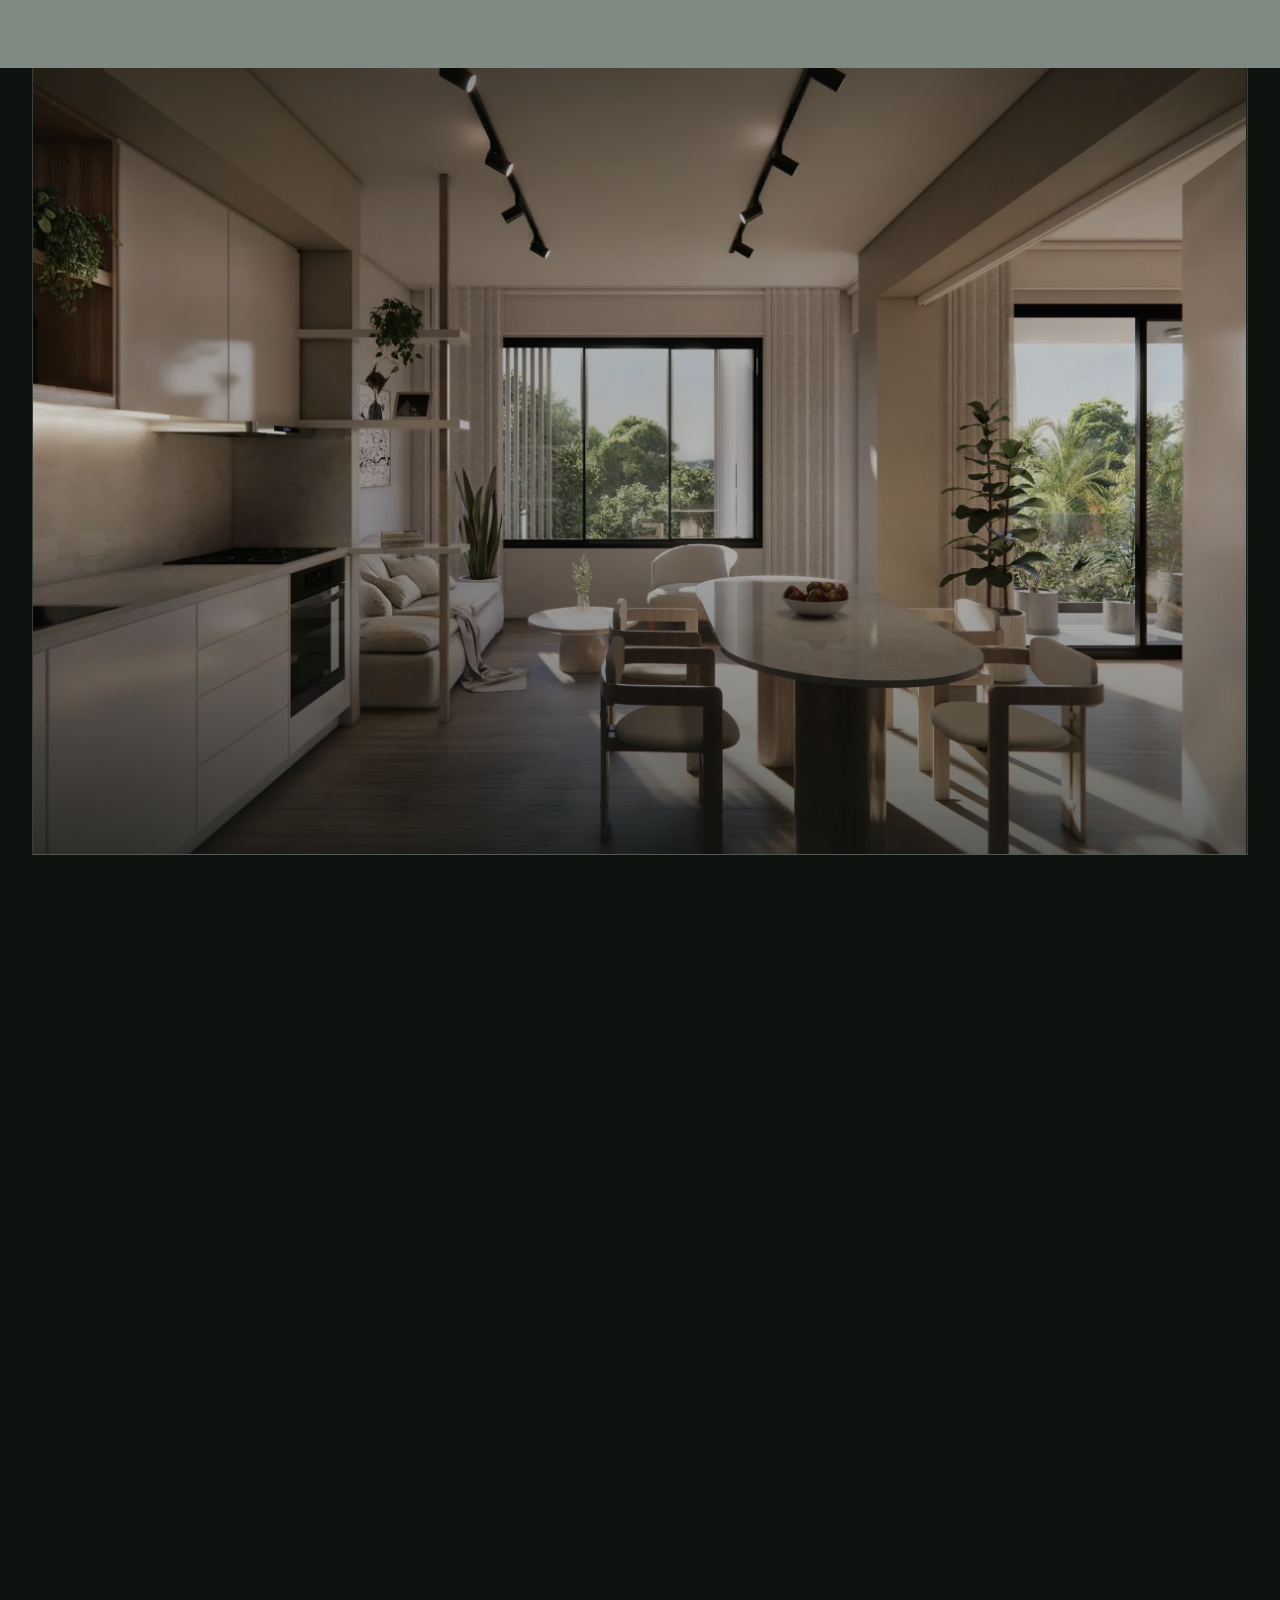
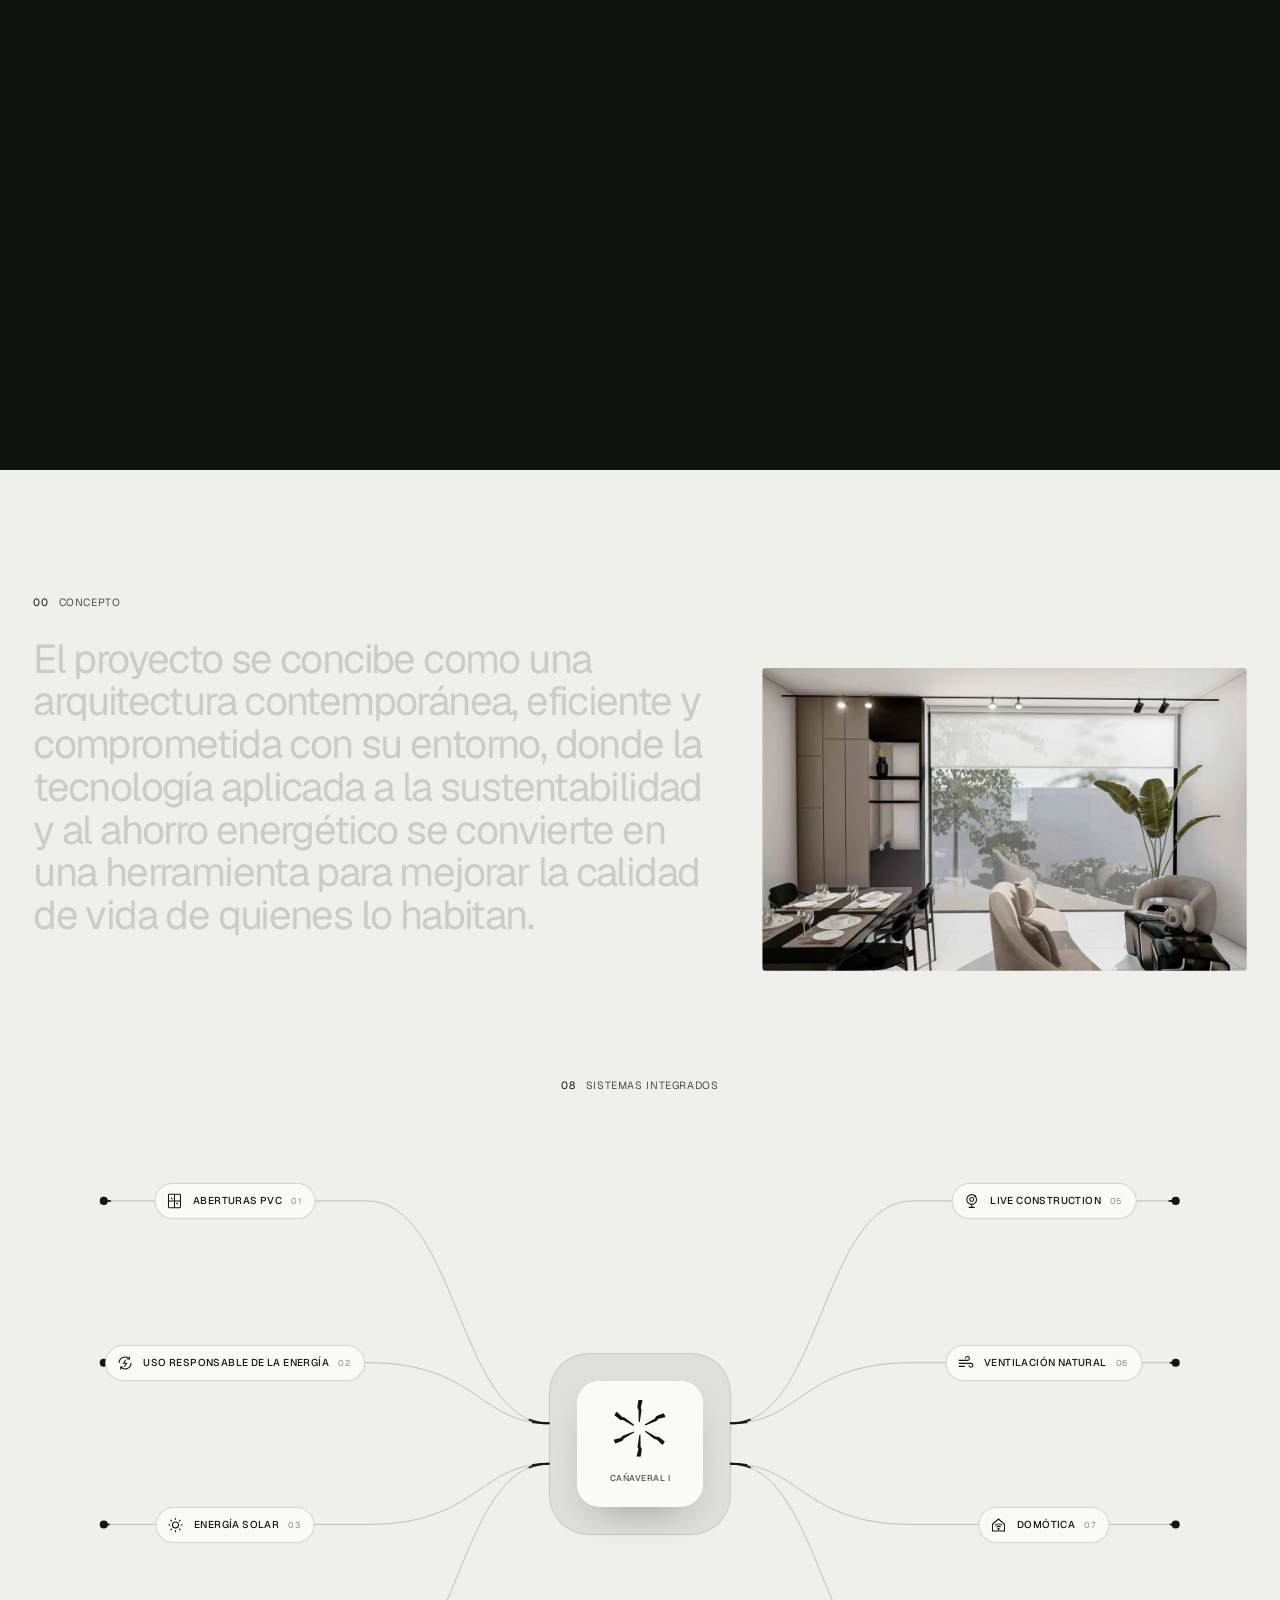
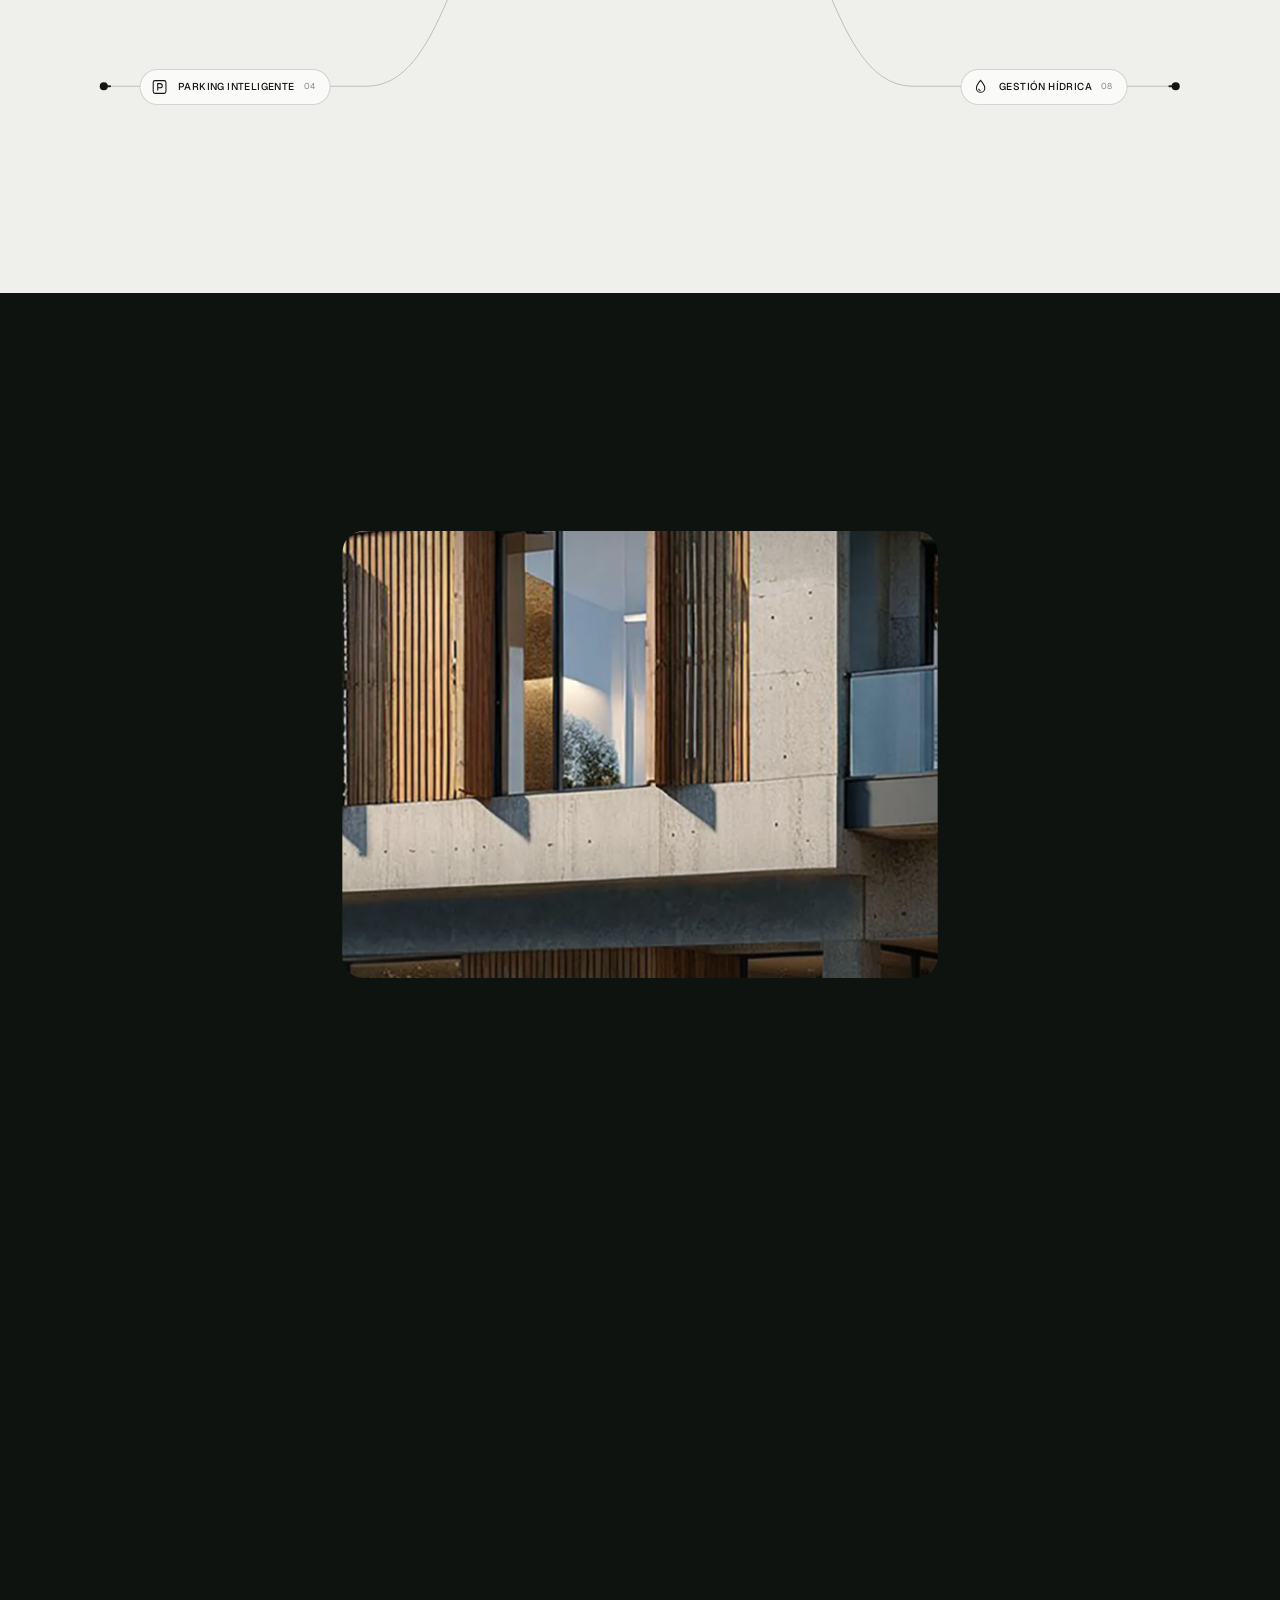
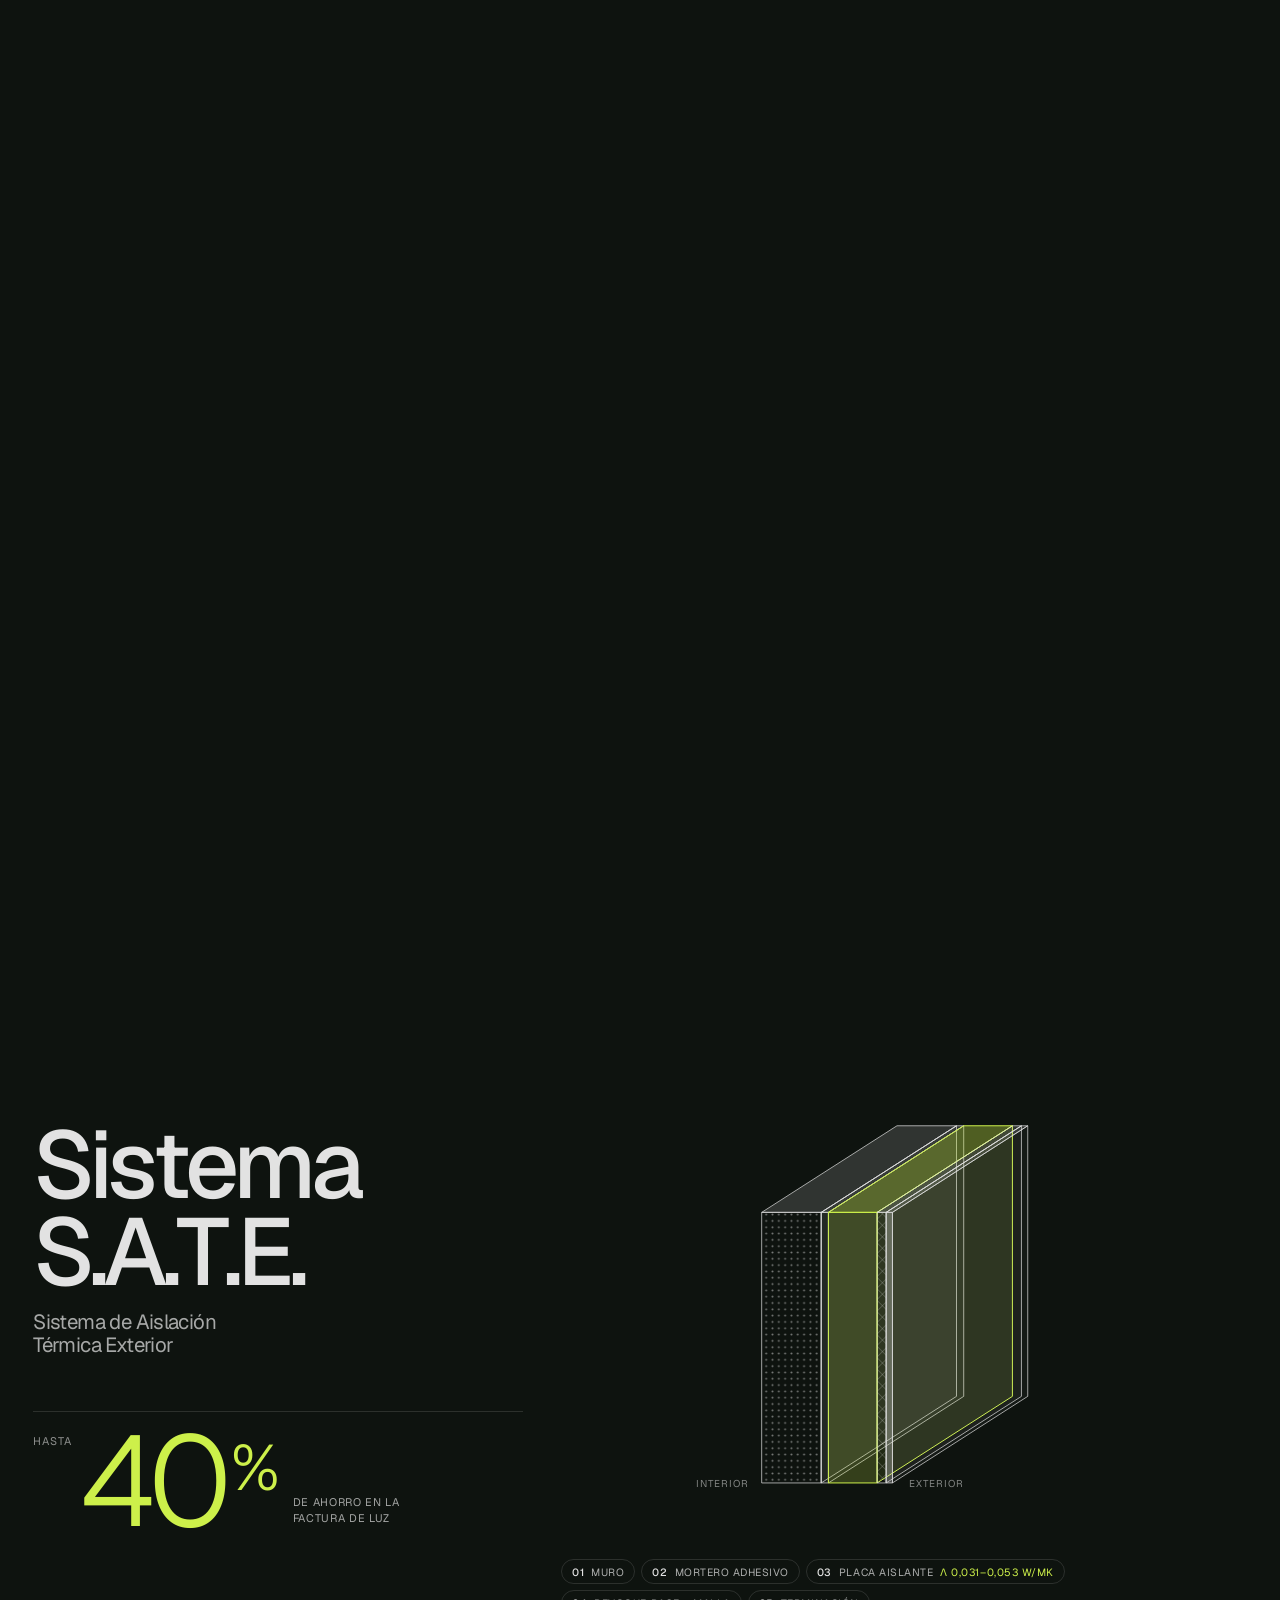
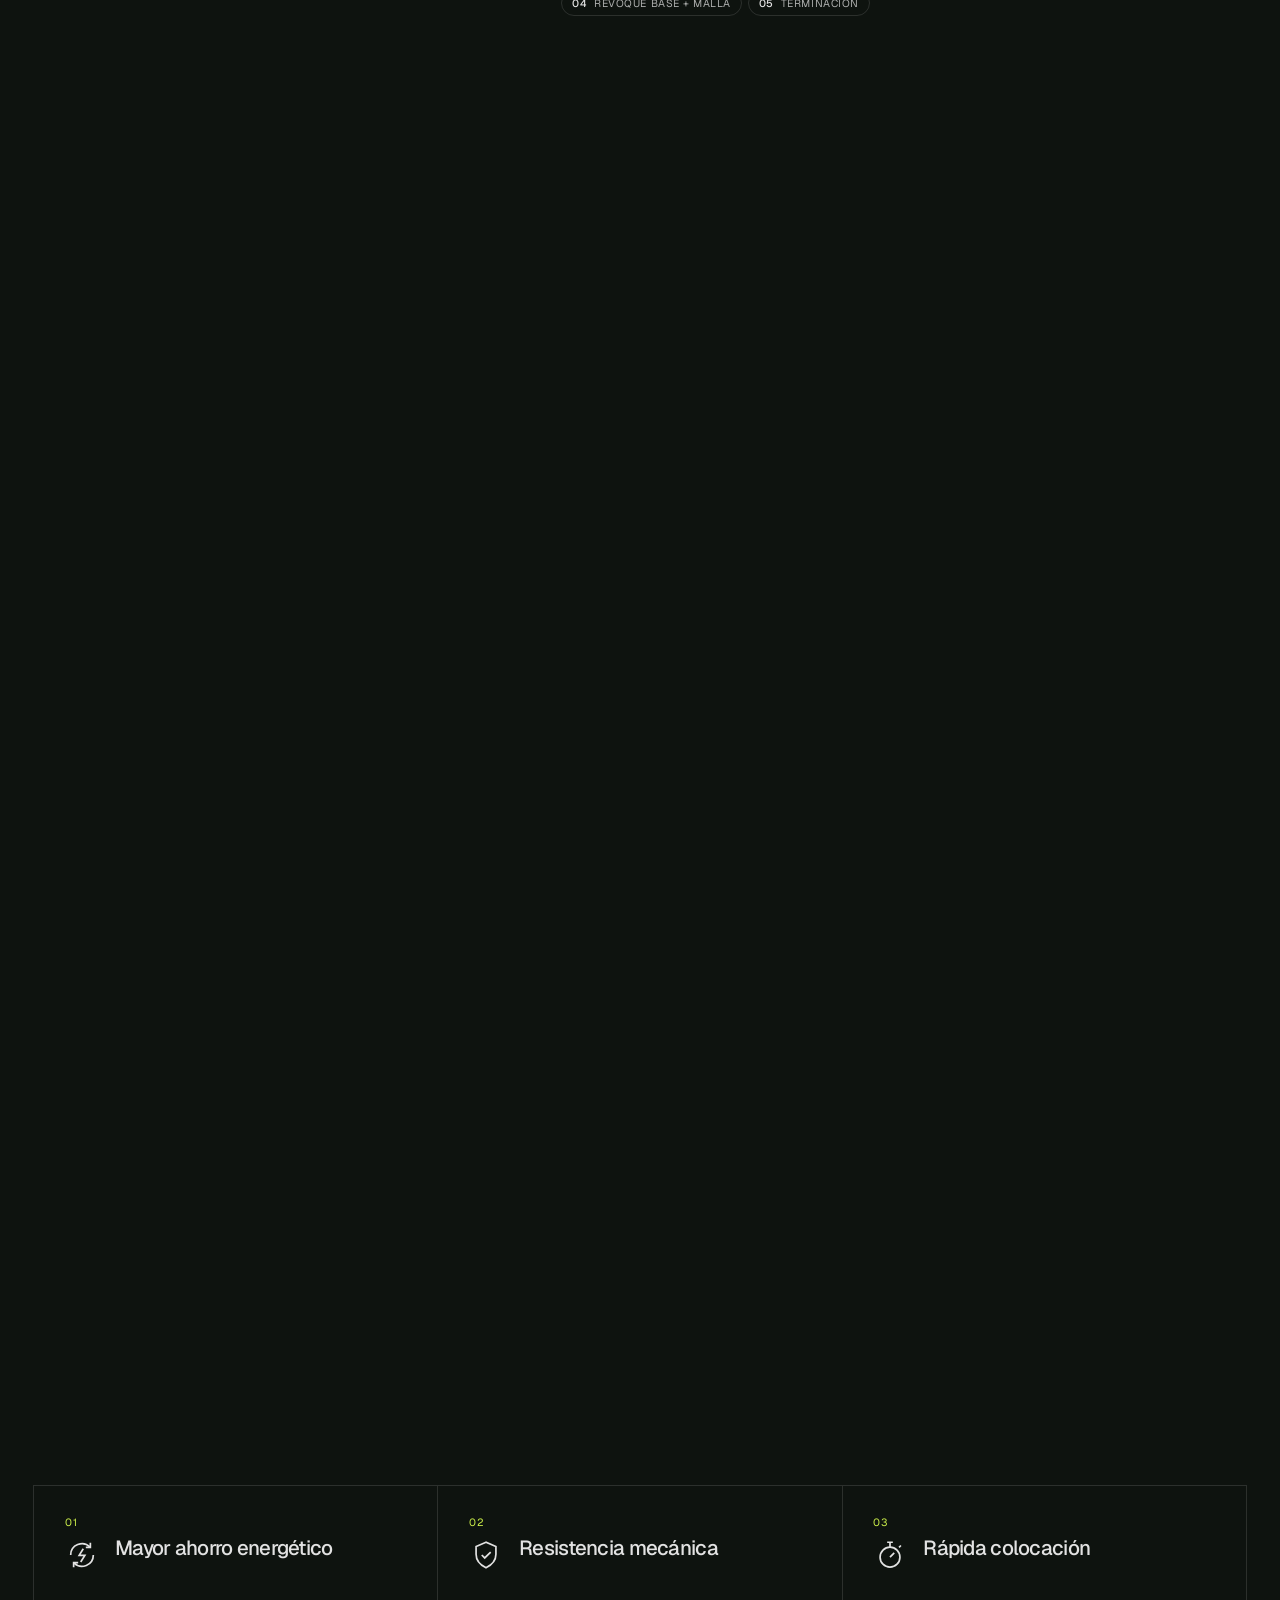
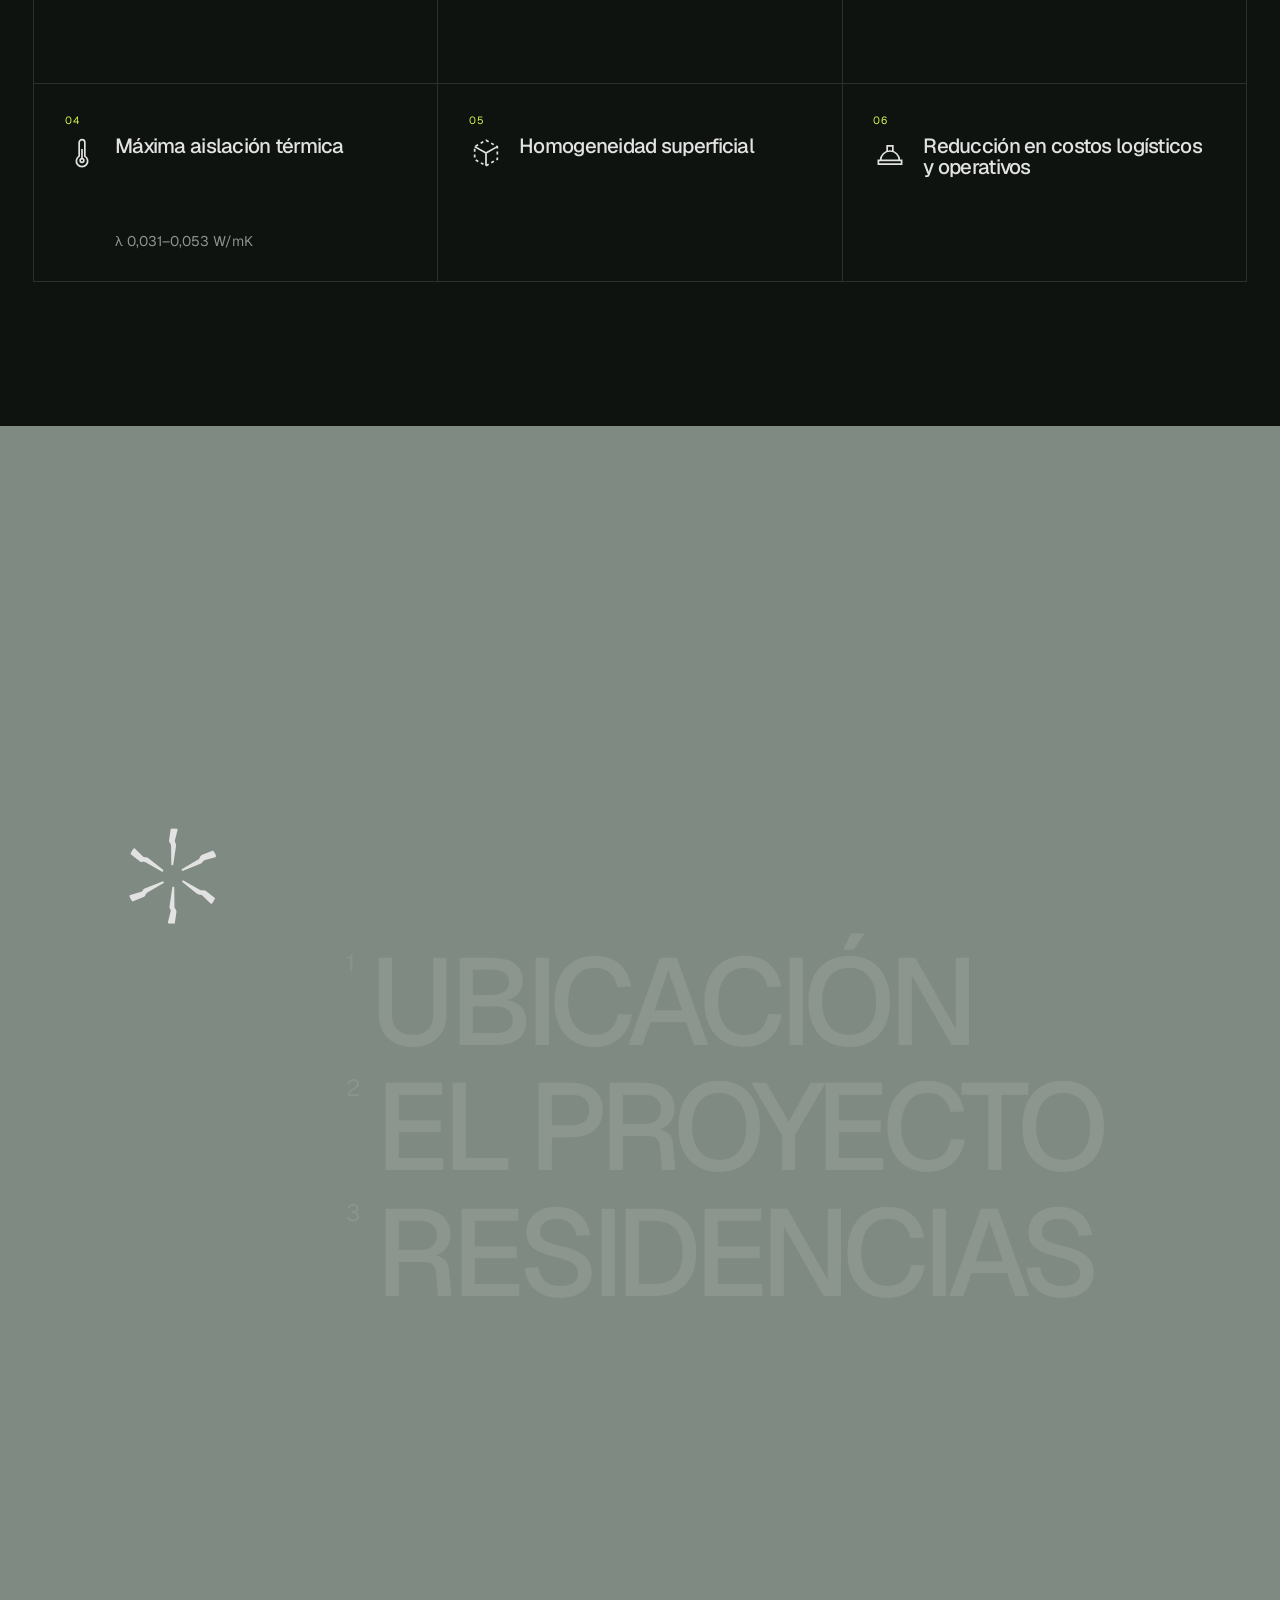
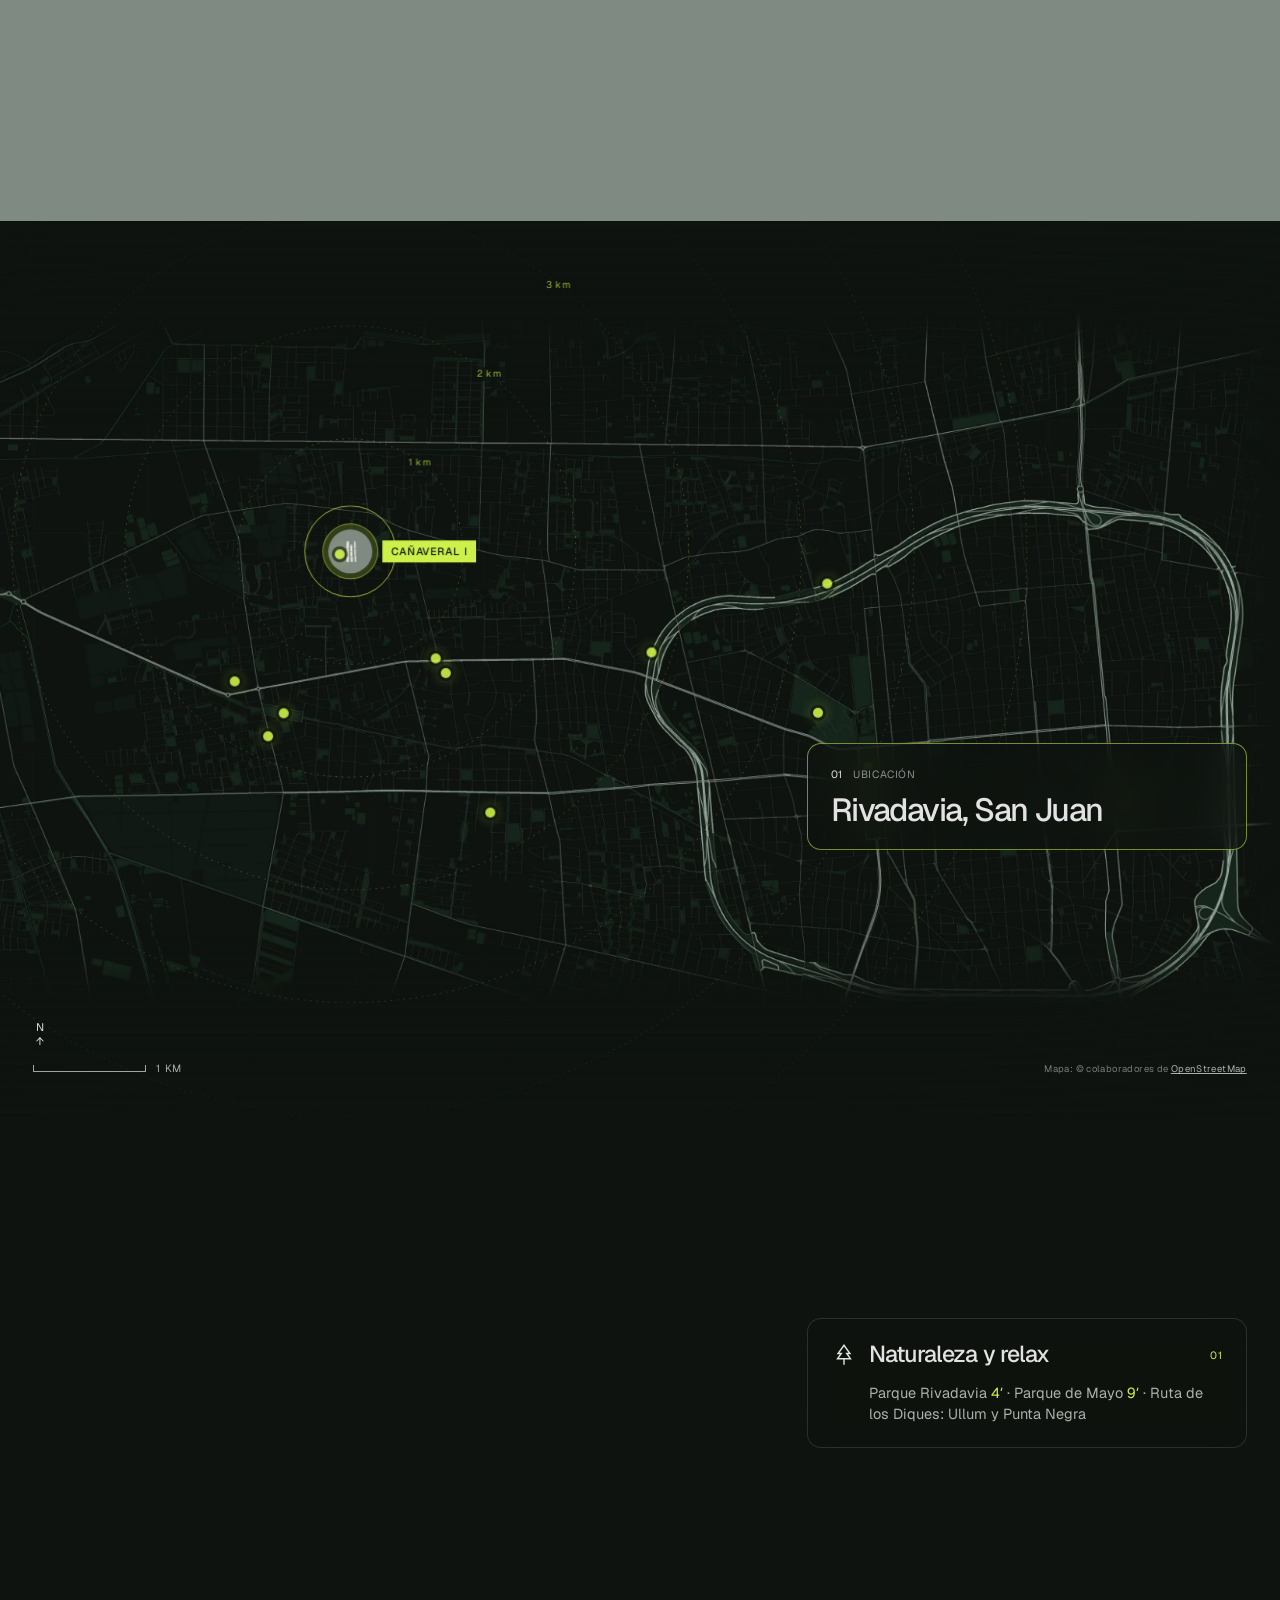
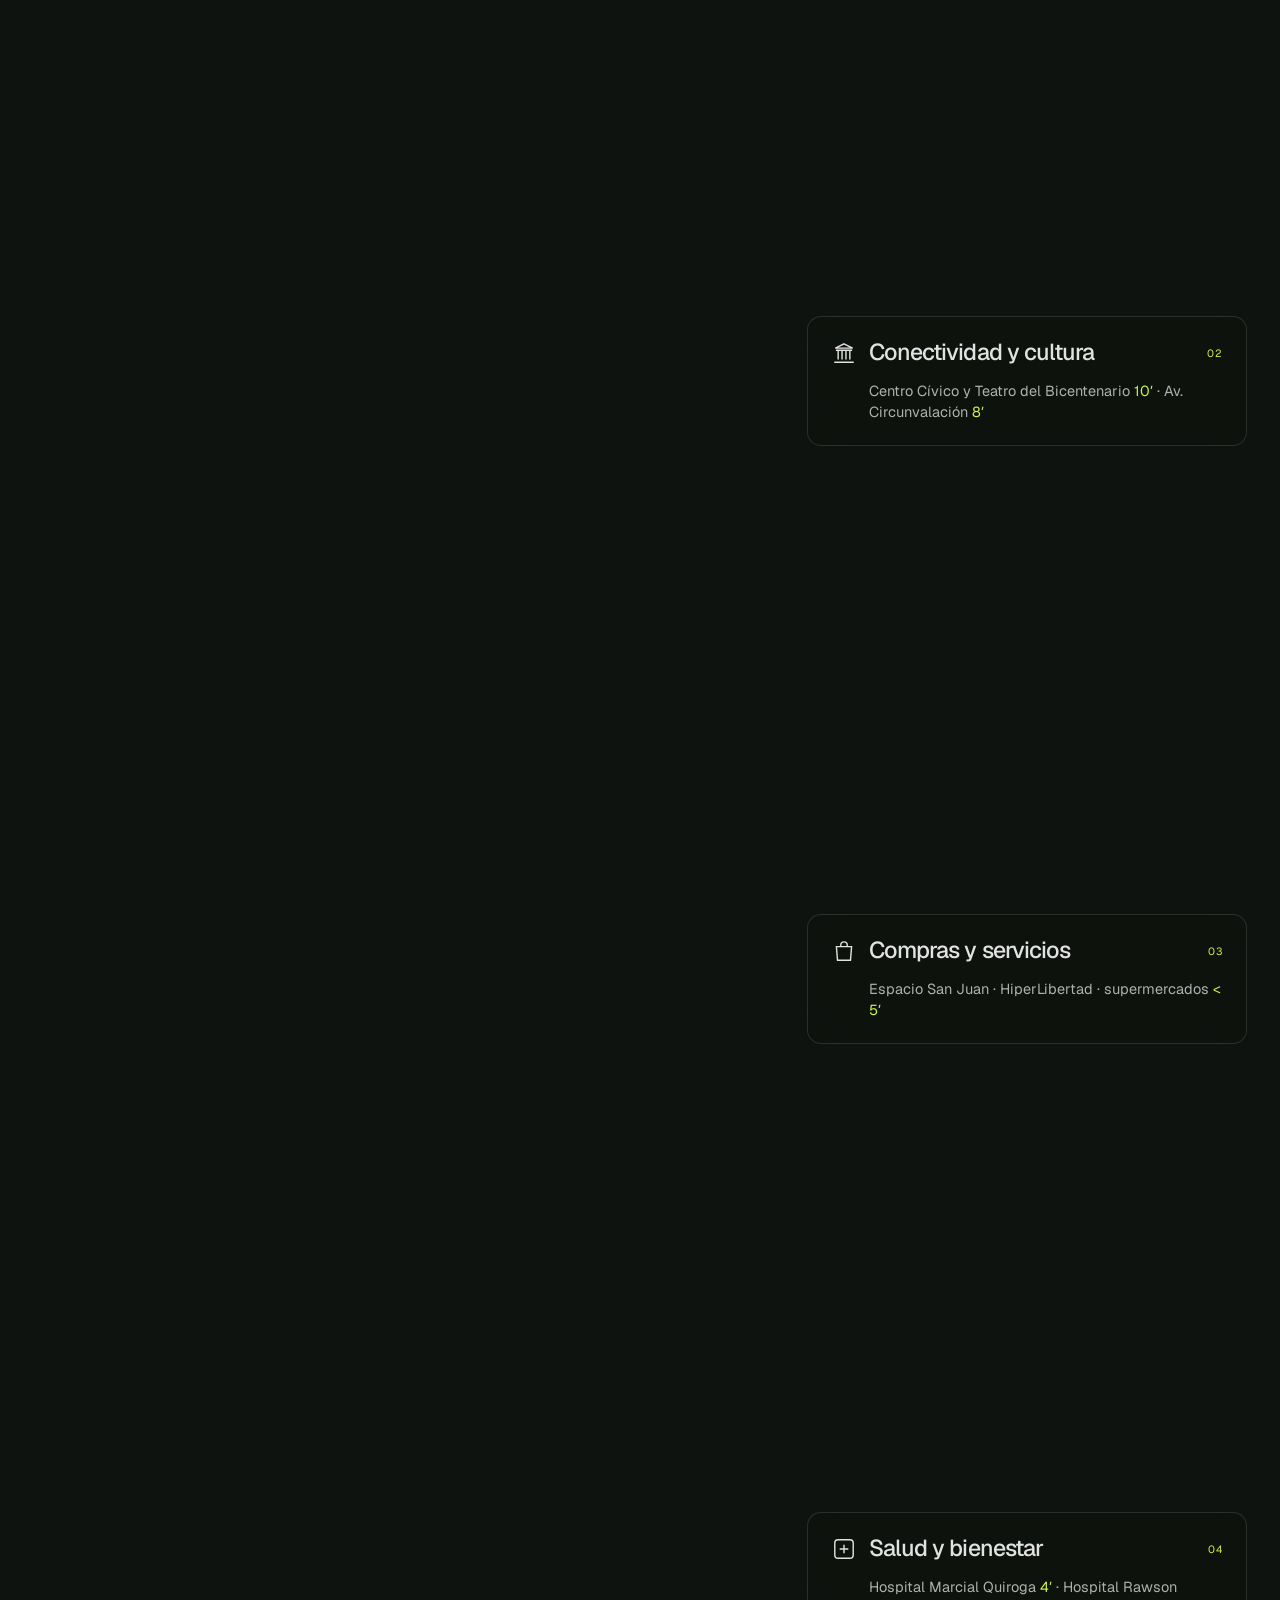
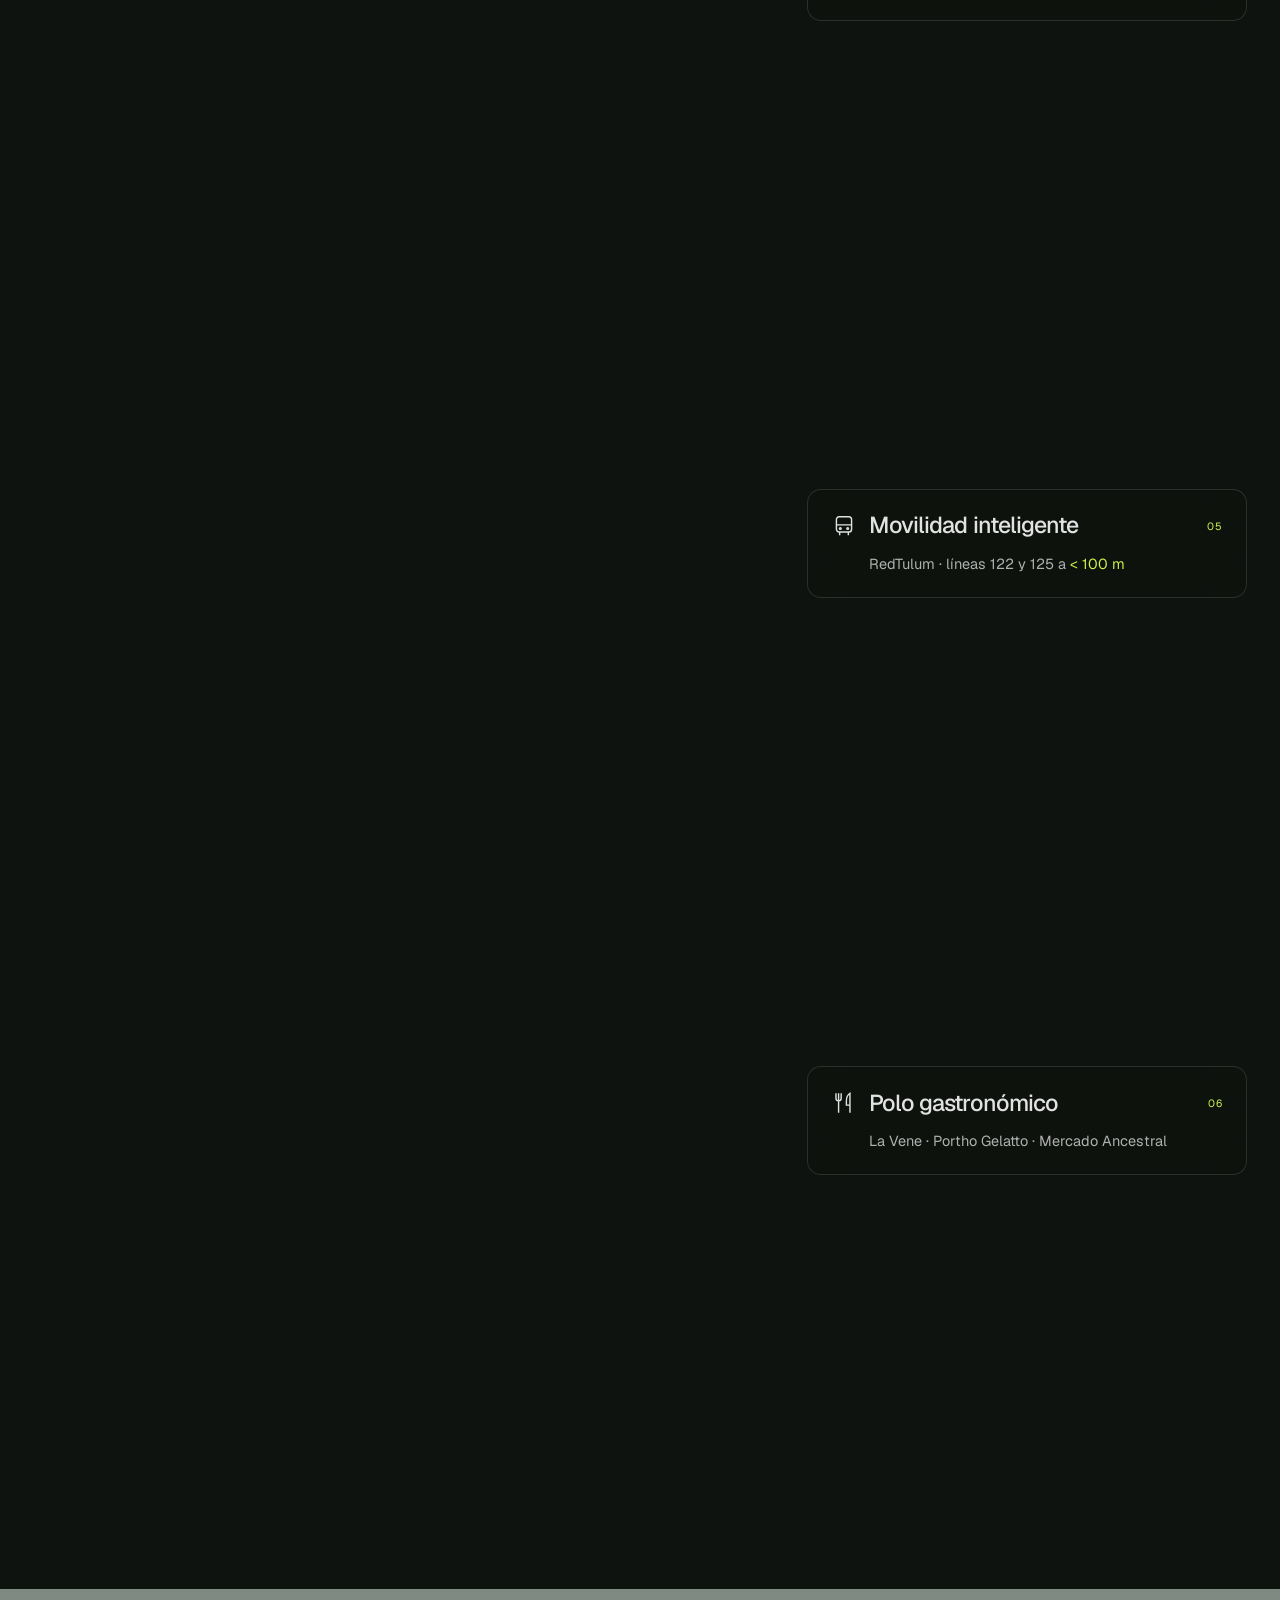
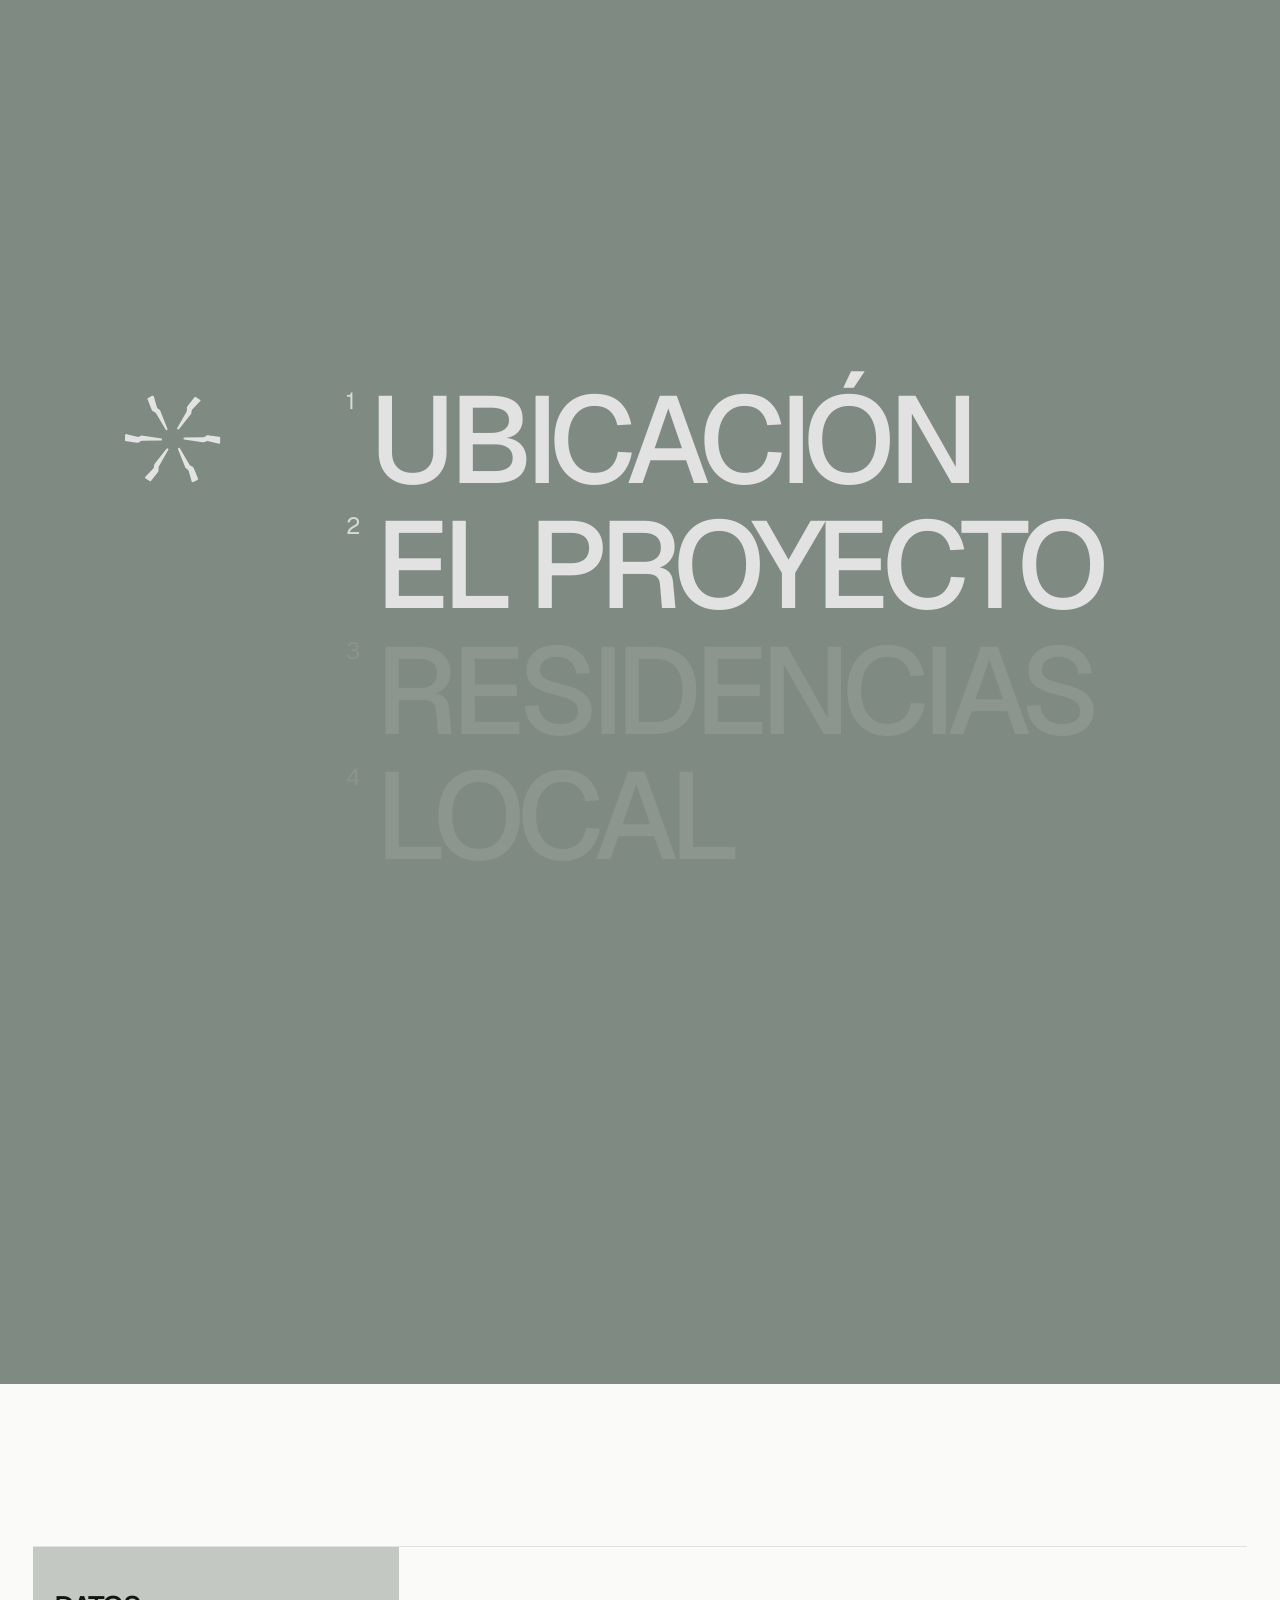
==== commit 5efc2b39: "Use FENAM and EcoVisión as client names Co-Authored-By: Claude Opus 5.5 <noreply@anthropic.com>" ====
--- a/preview-canaveral/index.html
+++ b/preview-canaveral/index.html
@@ -4,11 +4,11 @@
 <meta charset="UTF-8">
 <meta name="robots" content="noindex, nofollow">
 <meta name="viewport" content="width=device-width, initial-scale=1.0">
-<title>Cañaveral I — Eco Vision SAS · Rivadavia, San Juan</title>
+<title>Cañaveral I — EcoVisión SAS · Rivadavia, San Juan</title>
 <meta name="description" content="Cañaveral I es una arquitectura contemporánea, eficiente y comprometida con su entorno: 7 unidades con domótica, 19 cocheras, 2000 m² y sistema de aislación térmica exterior S.A.T.E. Rivadavia, San Juan.">
 <meta name="theme-color" content="#0E130F">
 <meta property="og:type" content="website">
-<meta property="og:title" content="Cañaveral I — Eco Vision SAS">
+<meta property="og:title" content="Cañaveral I — EcoVisión SAS">
 <meta property="og:description" content="Arquitectura contemporánea, eficiente y comprometida con su entorno. Rivadavia, San Juan.">
 <meta property="og:image" content="assets/img/fachada.webp">
 <link rel="icon" type="image/svg+xml" href="assets/svg/favicon.svg">
@@ -75,7 +75,7 @@
 <div class="cursor" aria-hidden="true"><span class="cursor__label"></span></div>
 
 <header class="header" data-theme="dark">
-  <a class="brand" href="#inicio" aria-label="Cañaveral I · Eco Vision SAS — volver al inicio">
+  <a class="brand" href="#inicio" aria-label="Cañaveral I · EcoVisión SAS — volver al inicio">
     <svg class="brand__canes" aria-hidden="true" fill="currentColor"><use href="#logo-canes"/></svg>
     <svg class="brand__word" aria-hidden="true" fill="currentColor"><use href="#logo-word"/></svg>
   </a>
@@ -131,7 +131,7 @@
           <div class="select">
             <h1 class="hero__name"><span class="sr-only">Cañaveral I</span><svg aria-hidden="true" fill="currentColor"><use href="#logo-word"/></svg></h1>
           </div>
-          <p class="tag">Eco Vision SAS</p>
+          <p class="tag">EcoVisión SAS</p>
         </div>
 
         <div class="facts">
@@ -657,7 +657,7 @@
 
     <div class="footer__bar">
       <span>Brochure digital por <a href="https://lym-studio.com" target="_blank" rel="noopener">LYM Studio</a></span>
-      <span>© 2026 Eco Vision SAS</span>
+      <span>© 2026 EcoVisión SAS</span>
       <button class="footer__top" type="button" data-top>Volver arriba ↑</button>
     </div>
   </footer>
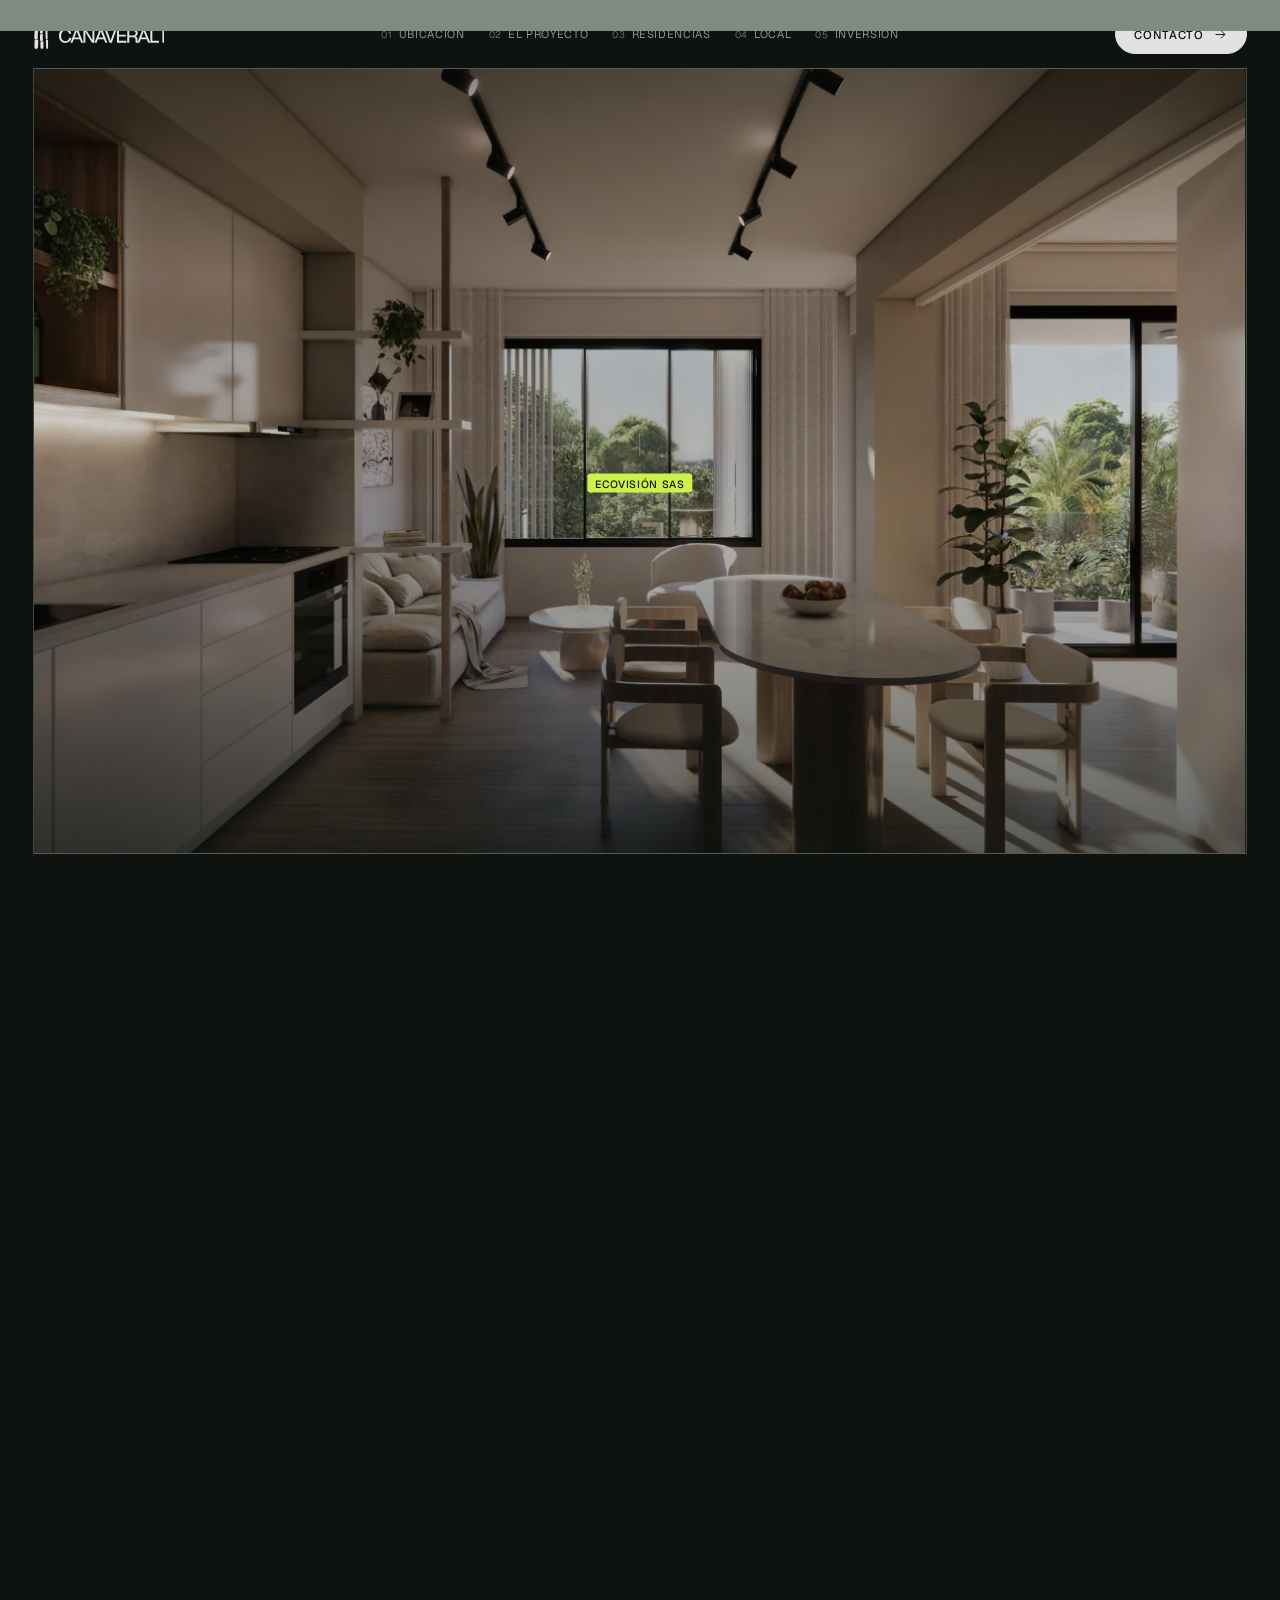
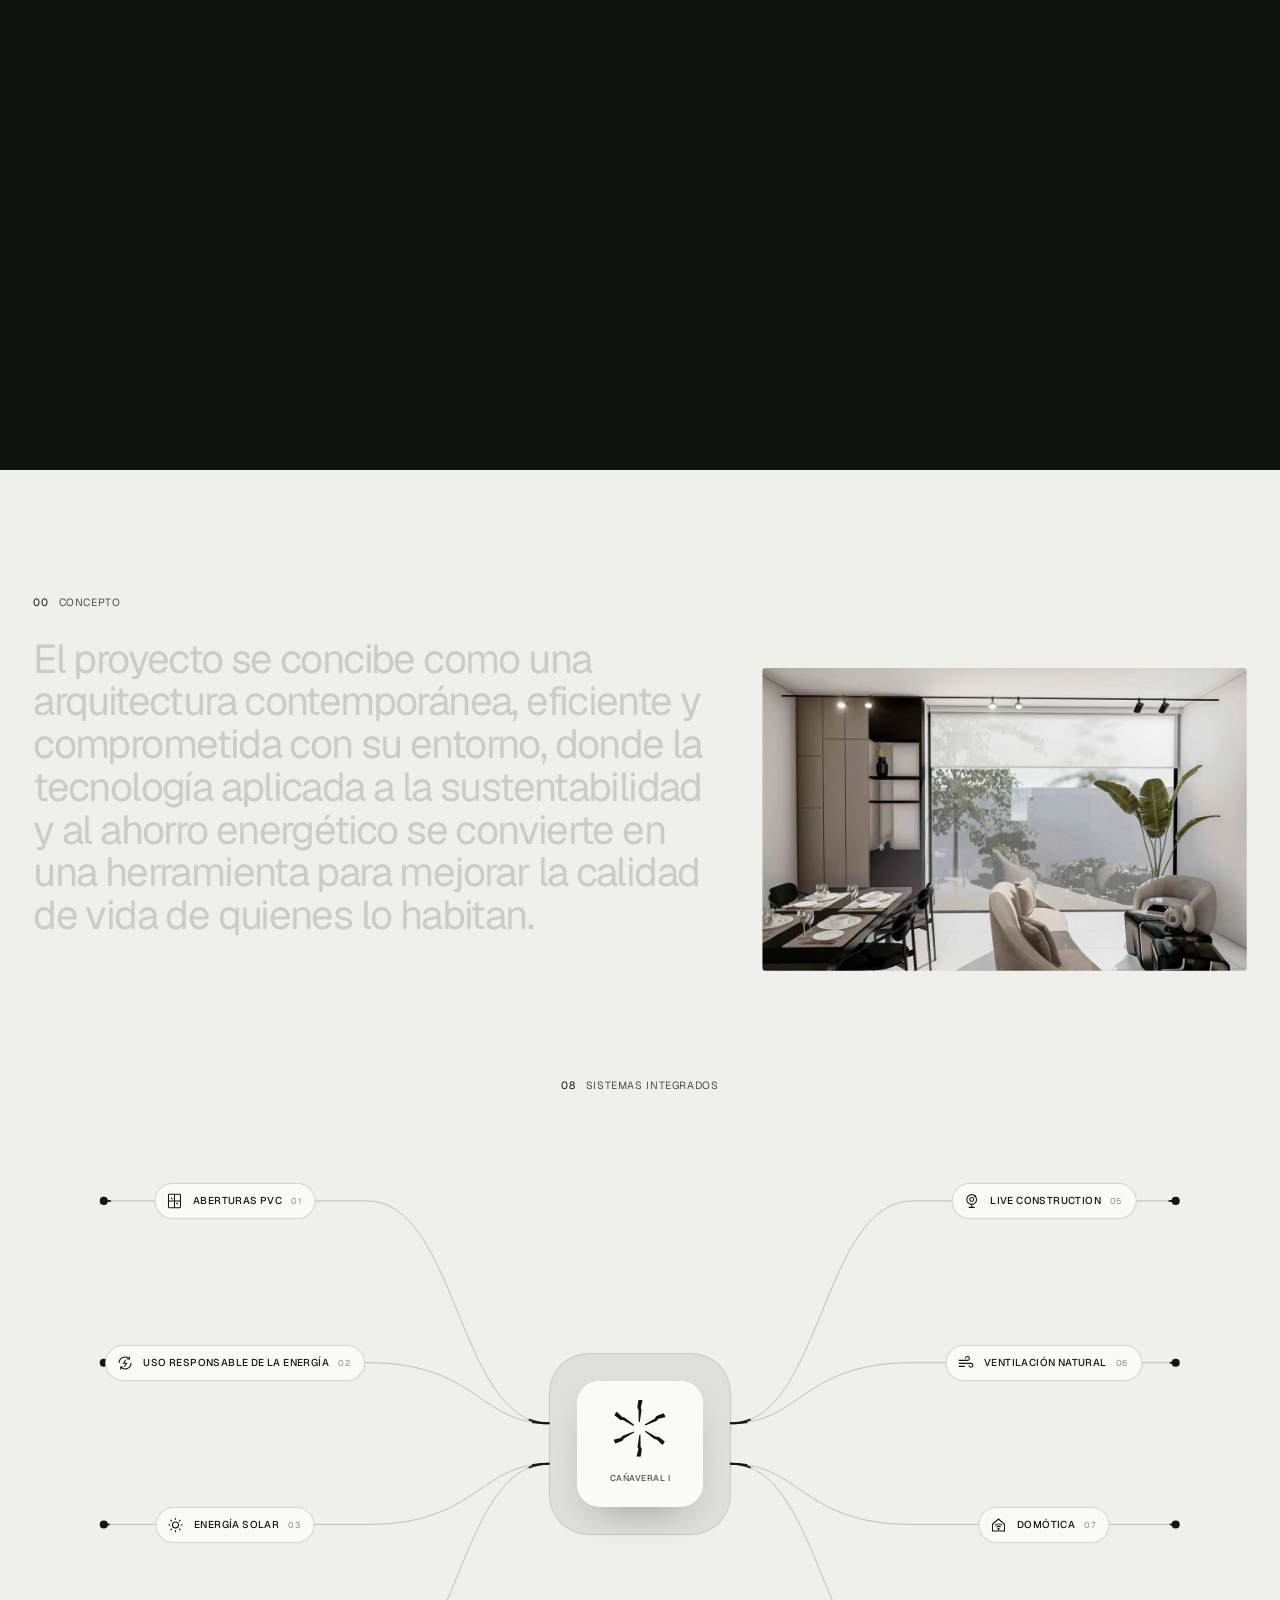
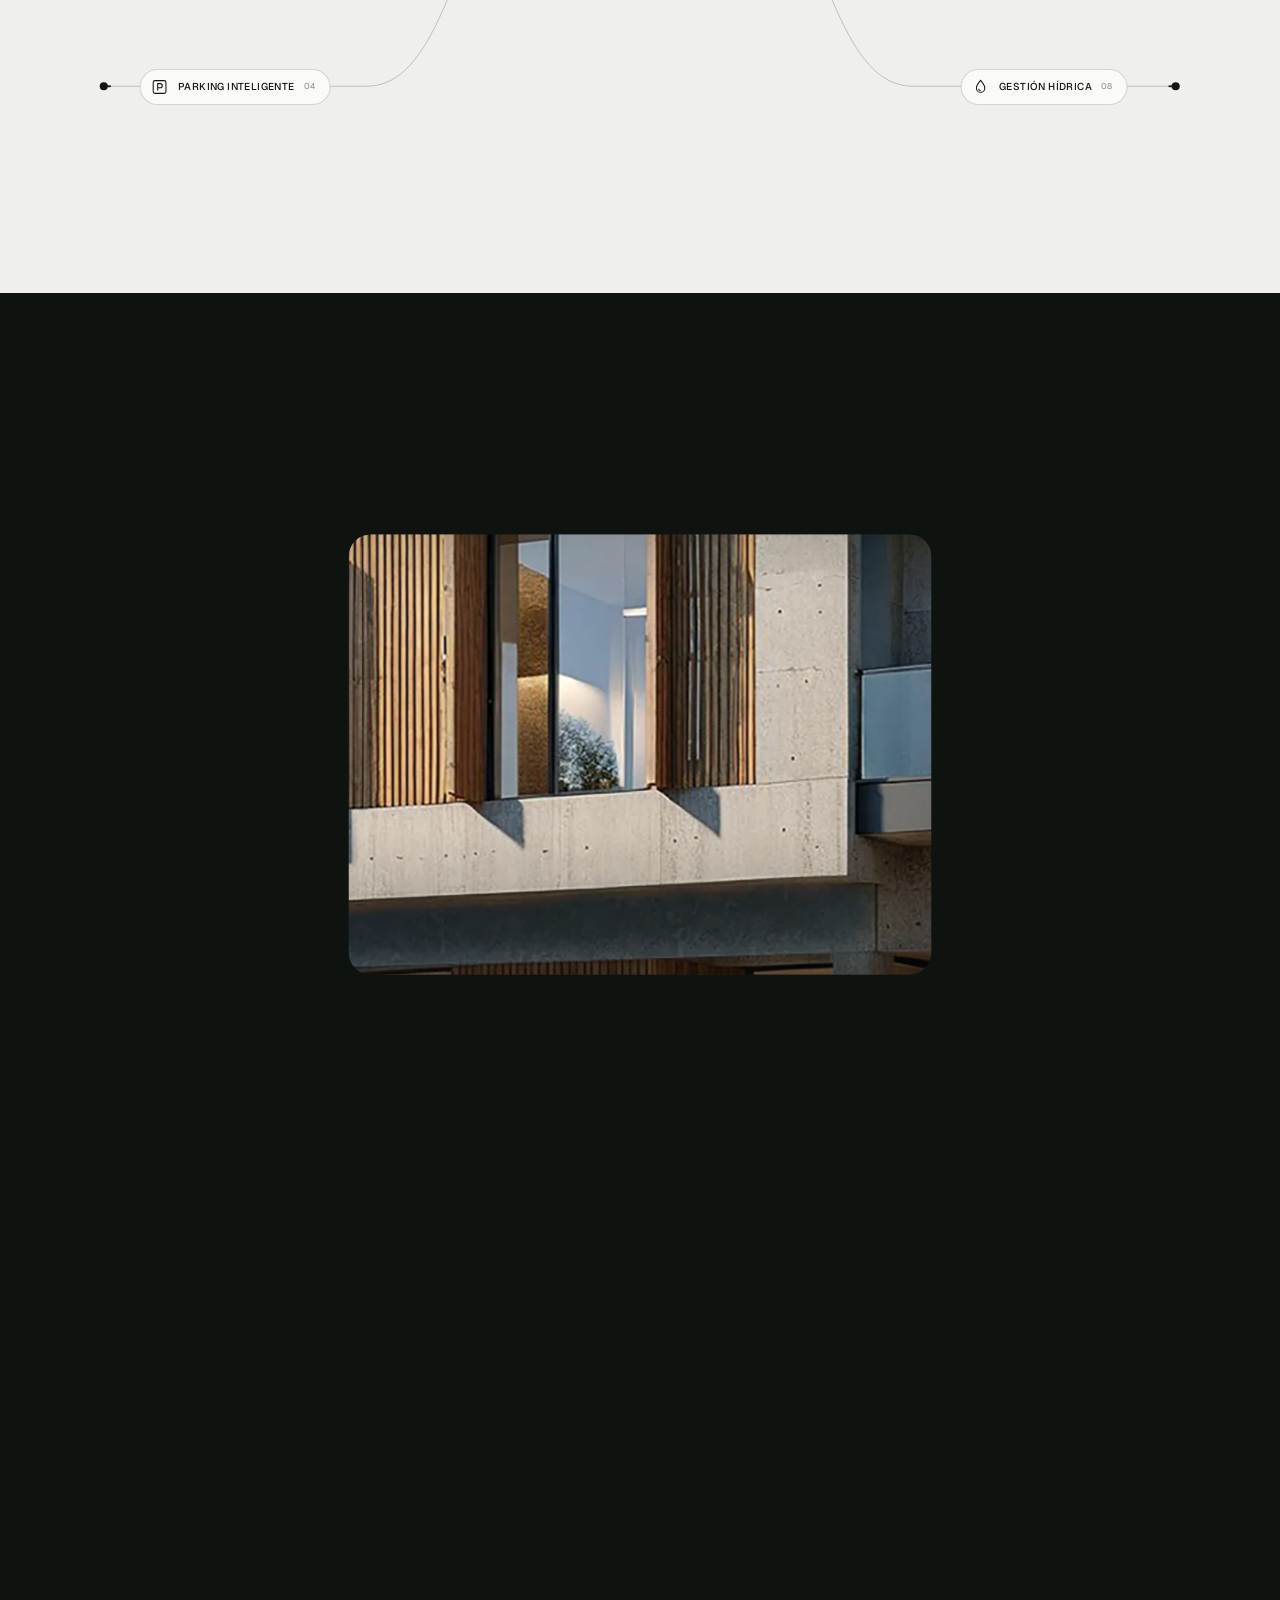
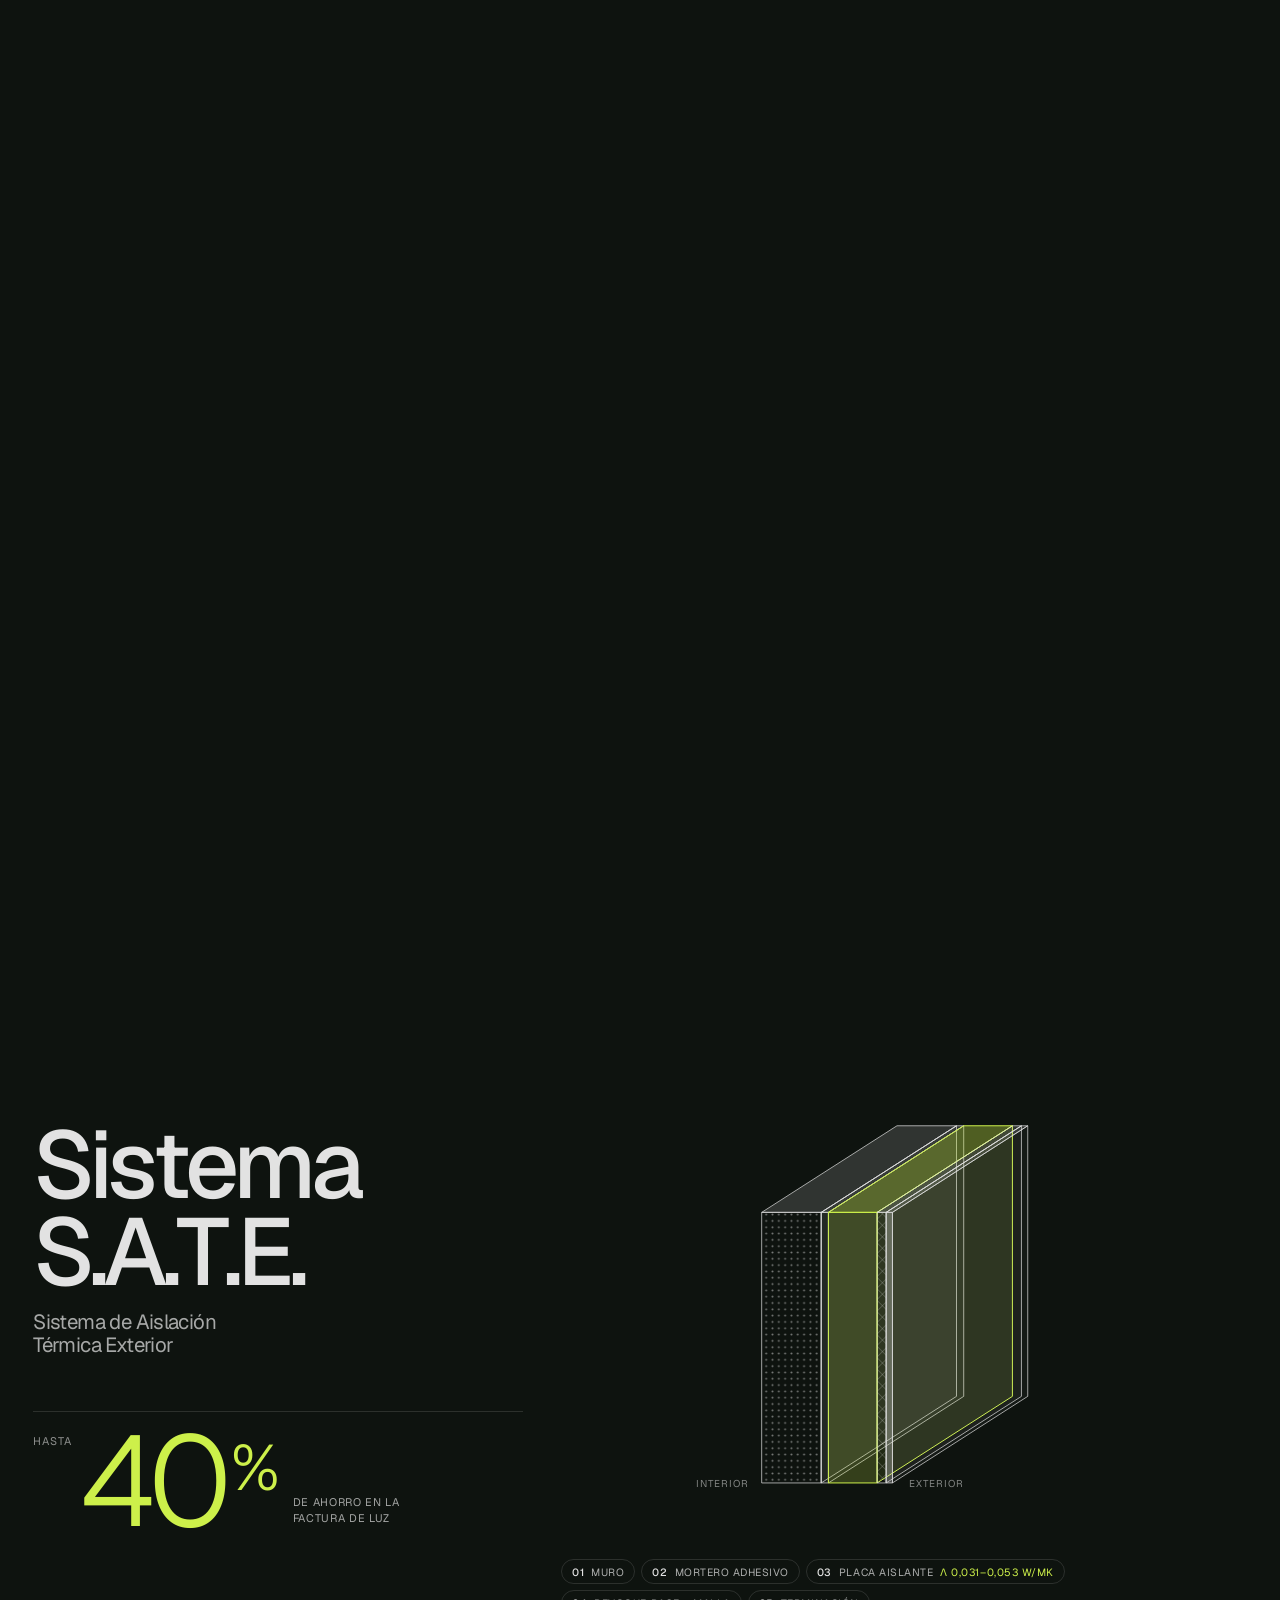
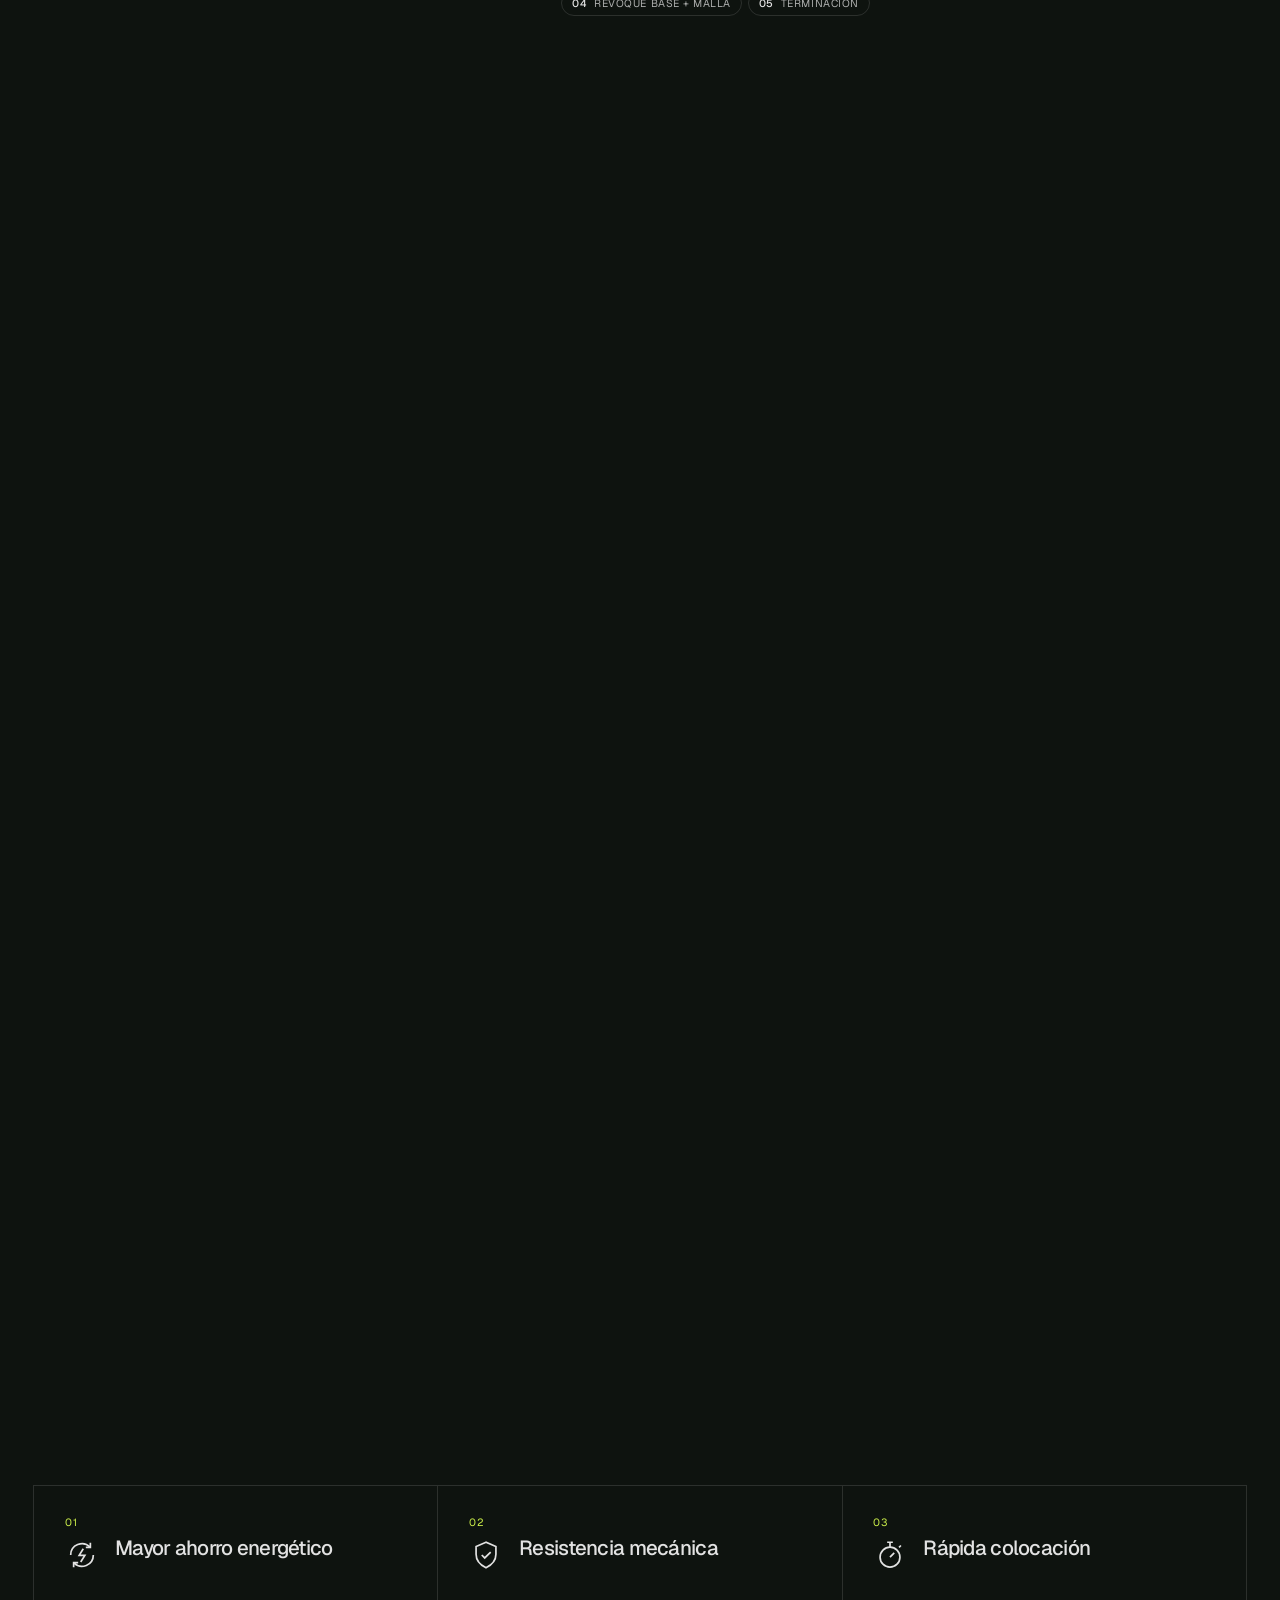
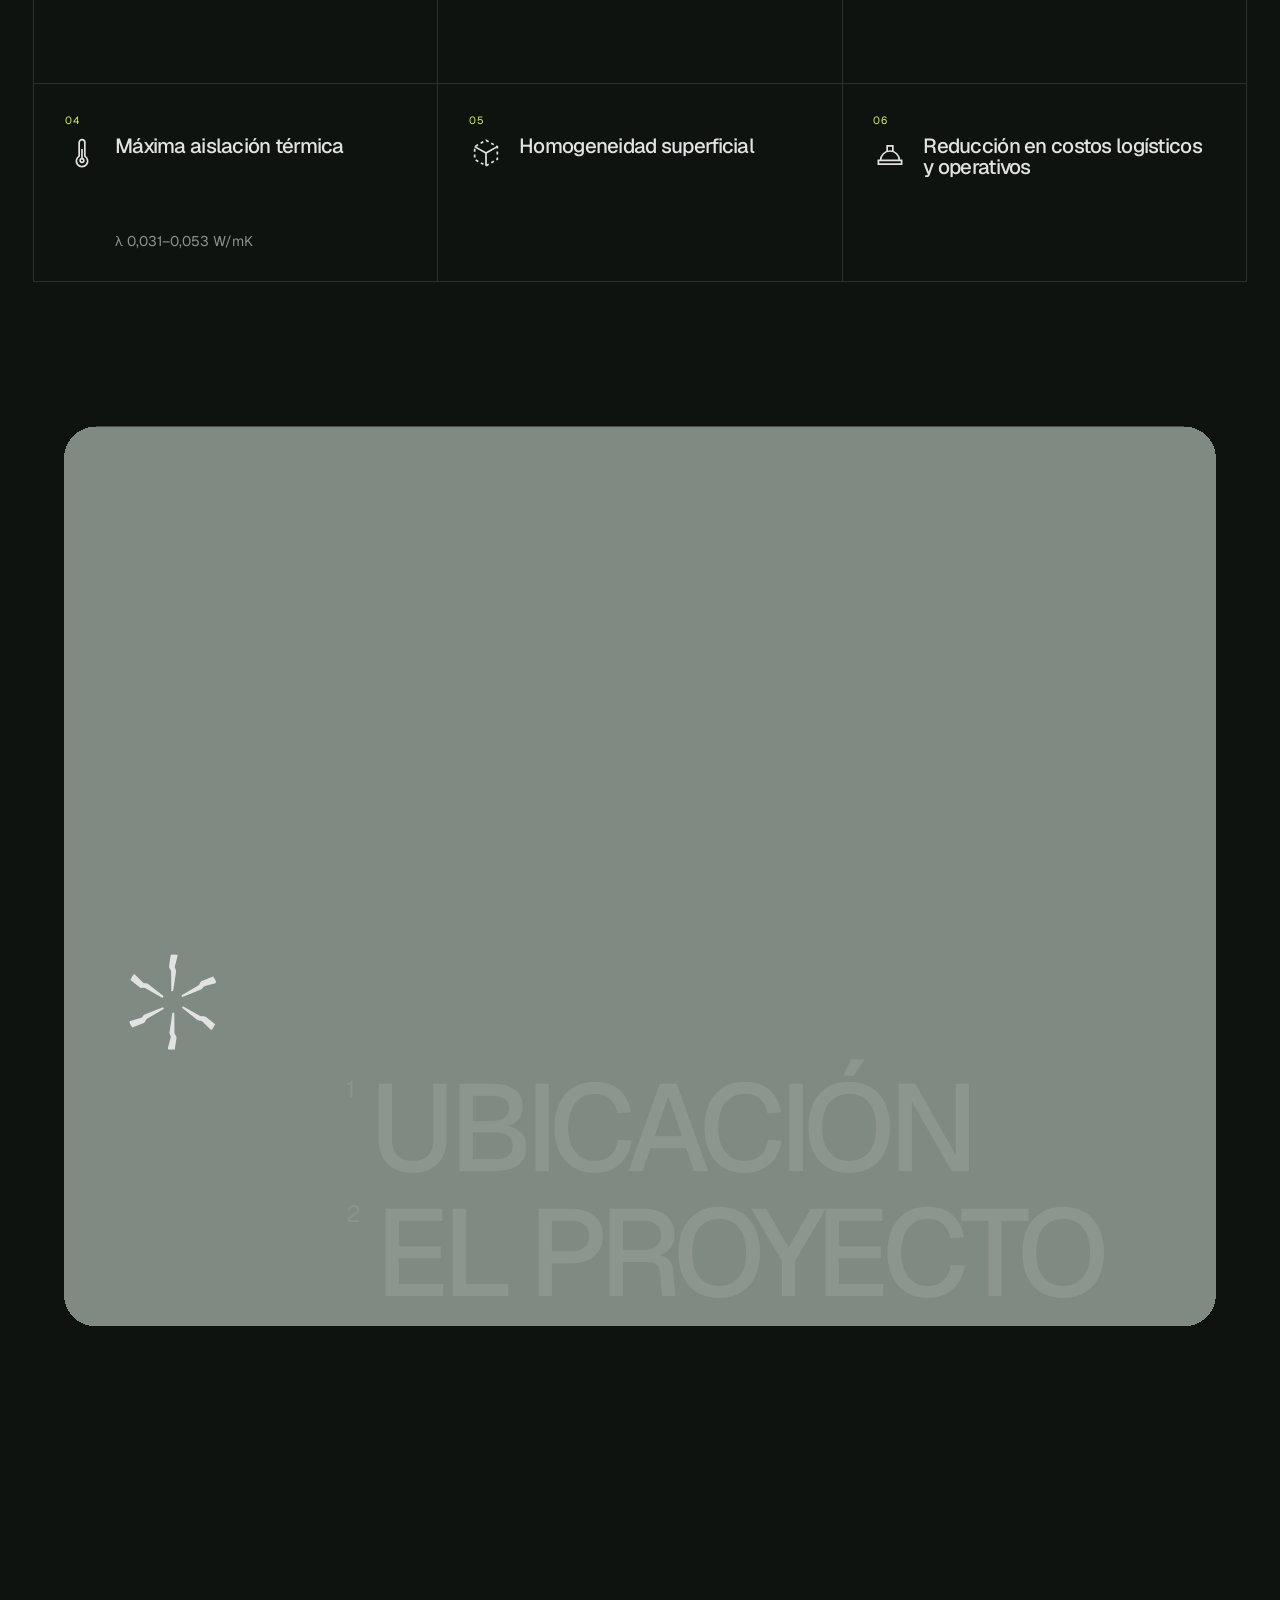
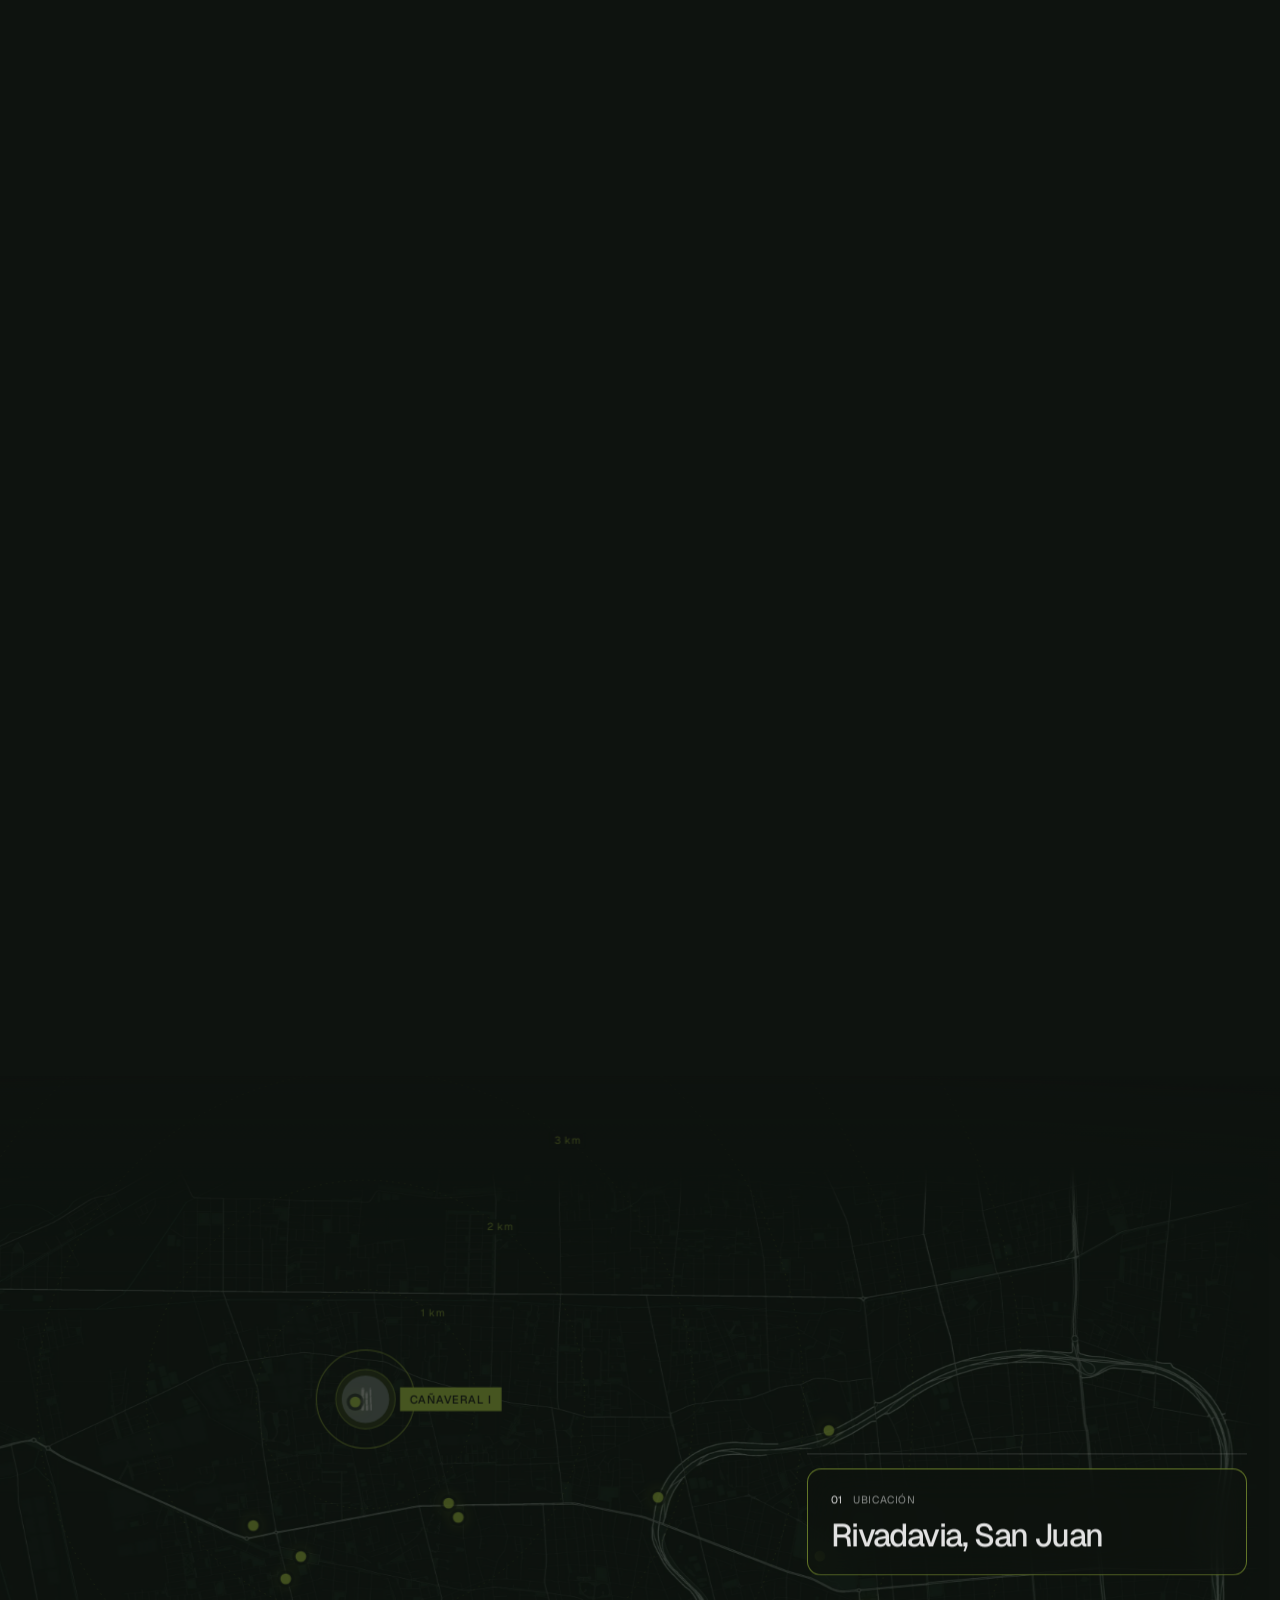
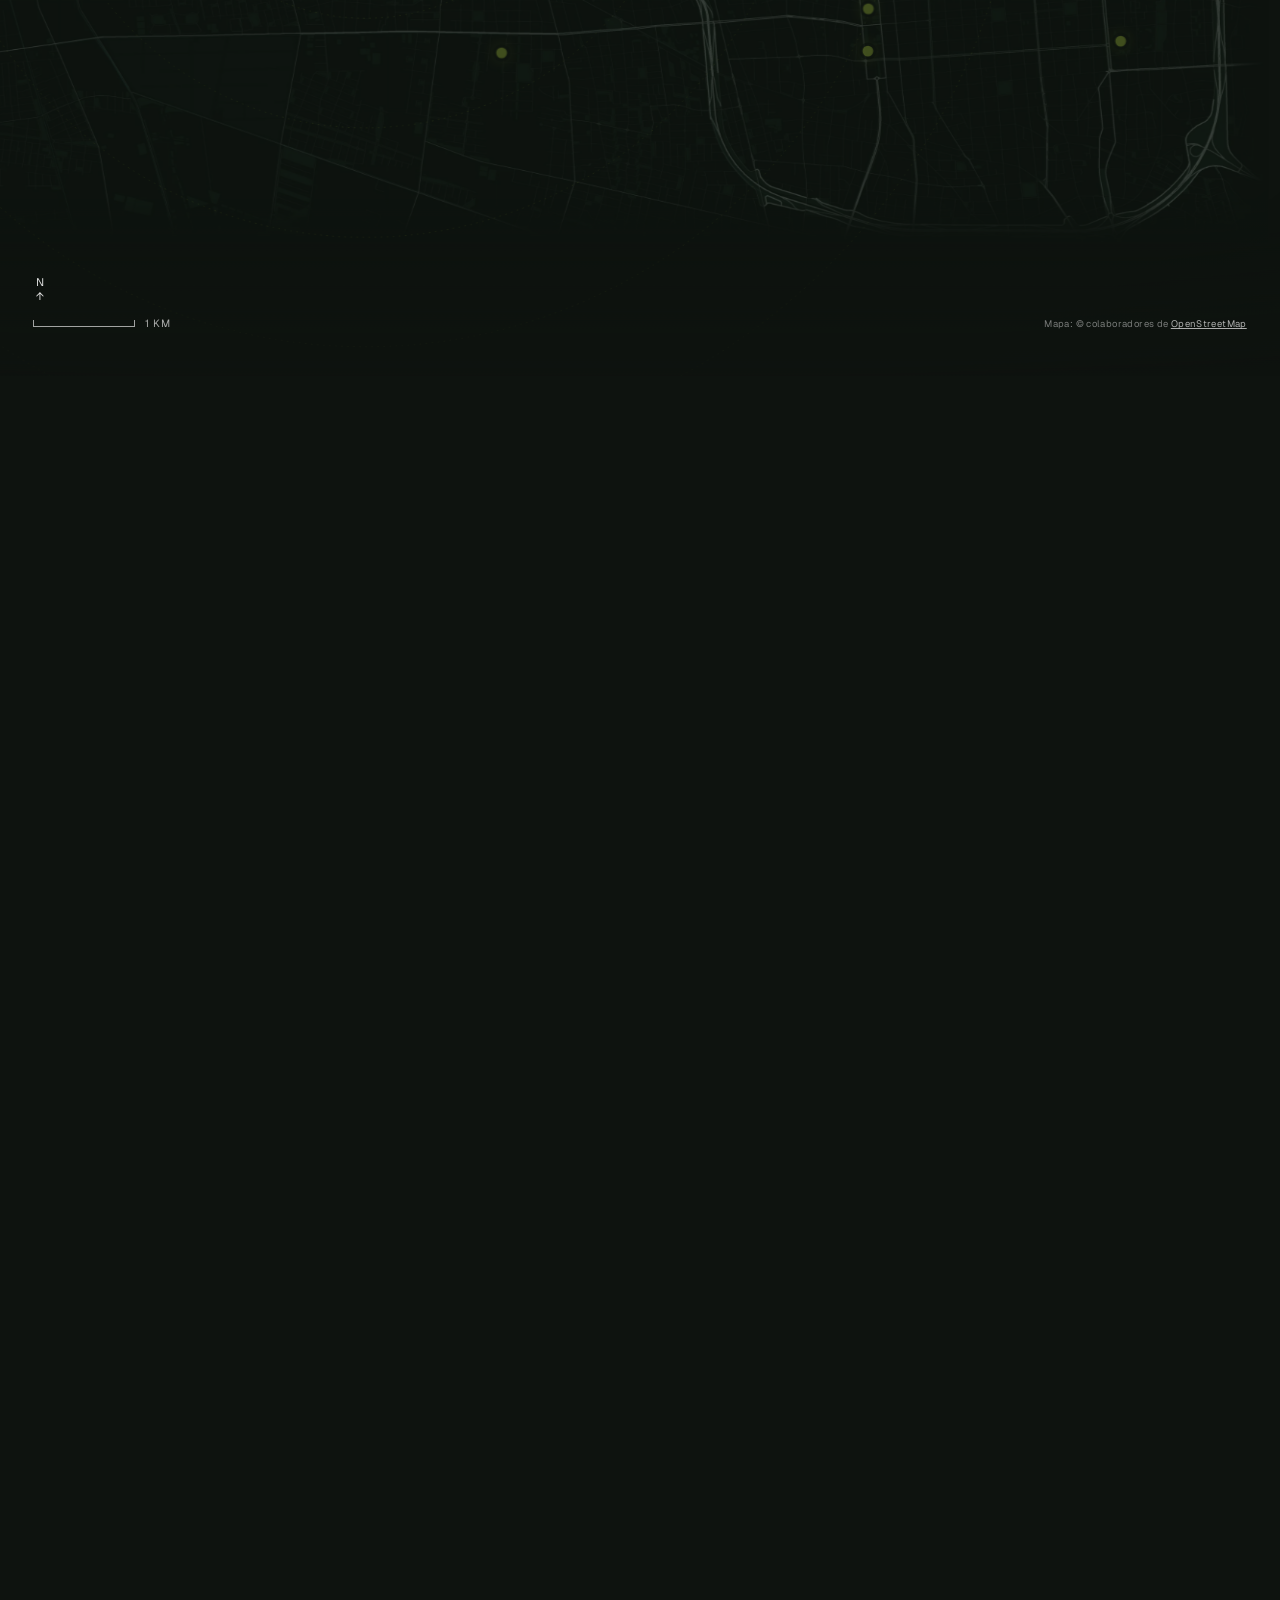
==== commit d0672aad: "Refine Cañaveral I brochure animations Chapter covers now play while pinned and blend into the next " ====
--- a/preview-canaveral/index.html
+++ b/preview-canaveral/index.html
@@ -284,8 +284,10 @@
        ============================================================ -->
   <section class="index" data-index="1" data-theme="sage" data-sec="01" aria-hidden="true">
     <div class="index__sticky">
-      <svg class="index__spark" fill="currentColor"><use href="#sparkle"/></svg>
-      <ol class="index__list"><li><sup>1</sup>Ubicación</li><li><sup>2</sup>El proyecto</li><li><sup>3</sup>Residencias</li><li><sup>4</sup>Local</li></ol>
+      <div class="index__stage">
+        <svg class="index__spark" fill="currentColor"><use href="#sparkle"/></svg>
+        <ol class="index__list"><li><sup>1</sup>Ubicación</li><li><sup>2</sup>El proyecto</li><li><sup>3</sup>Residencias</li><li><sup>4</sup>Local</li></ol>
+      </div>
     </div>
   </section>
 
@@ -328,38 +330,41 @@
         <p class="geo__north"><span>N</span>↑</p>
       </div>
       <p class="geo__credit">Mapa: © colaboradores de <a href="https://www.openstreetmap.org/copyright" target="_blank" rel="noopener">OpenStreetMap</a></p>
-    </div>
-
-    <ol class="geo__cards">
-      <li class="geo-card geo-card--intro" data-cat="all">
-        <p class="label"><span>01</span> Ubicación</p>
-        <h2 class="geo-card__title">Rivadavia, San Juan</h2>
-      </li>
-      <li class="geo-card" data-cat="naturaleza">
-        <h3 class="cat__title"><svg aria-hidden="true"><use href="#i-arbol"/></svg>Naturaleza y relax<b>01</b></h3>
-        <p class="geo-card__data">Parque Rivadavia <em>4′</em> · Parque de Mayo <em>9′</em> · Ruta de los Diques: Ullum y Punta Negra</p>
-      </li>
-      <li class="geo-card" data-cat="conectividad">
-        <h3 class="cat__title"><svg aria-hidden="true"><use href="#i-cultura"/></svg>Conectividad y cultura<b>02</b></h3>
-        <p class="geo-card__data">Centro Cívico y Teatro del Bicentenario <em>10′</em> · Av. Circunvalación <em>8′</em></p>
-      </li>
-      <li class="geo-card" data-cat="compras">
-        <h3 class="cat__title"><svg aria-hidden="true"><use href="#i-bolsa"/></svg>Compras y servicios<b>03</b></h3>
-        <p class="geo-card__data">Espacio San Juan · HiperLibertad · supermercados <em>&lt; 5′</em></p>
-      </li>
-      <li class="geo-card" data-cat="salud">
-        <h3 class="cat__title"><svg aria-hidden="true"><use href="#i-salud"/></svg>Salud y bienestar<b>04</b></h3>
-        <p class="geo-card__data">Hospital Marcial Quiroga <em>4′</em> · Hospital Rawson</p>
-      </li>
-      <li class="geo-card" data-cat="movilidad">
-        <h3 class="cat__title"><svg aria-hidden="true"><use href="#i-bus"/></svg>Movilidad inteligente<b>05</b></h3>
-        <p class="geo-card__data">RedTulum · líneas 122 y 125 a <em>&lt; 100 m</em></p>
-      </li>
-      <li class="geo-card" data-cat="gastronomia">
-        <h3 class="cat__title"><svg aria-hidden="true"><use href="#i-gastro"/></svg>Polo gastronómico<b>06</b></h3>
-        <p class="geo-card__data">La Vene · Portho Gelatto · Mercado Ancestral</p>
-      </li>
-    </ol>
+      <div class="geo__deck">
+        <span class="geo__progress" aria-hidden="true"><i></i></span>
+        <ol class="geo__cards">
+          <li class="geo-card geo-card--intro" data-cat="all">
+            <p class="label"><span>01</span> Ubicación</p>
+            <h2 class="geo-card__title">Rivadavia, San Juan</h2>
+          </li>
+          <li class="geo-card" data-cat="naturaleza">
+            <h3 class="cat__title"><svg aria-hidden="true"><use href="#i-arbol"/></svg>Naturaleza y relax<b>01</b></h3>
+            <p class="geo-card__data">Parque Rivadavia <em>4′</em> · Parque de Mayo <em>9′</em> · Ruta de los Diques: Ullum y Punta Negra</p>
+          </li>
+          <li class="geo-card" data-cat="conectividad">
+            <h3 class="cat__title"><svg aria-hidden="true"><use href="#i-cultura"/></svg>Conectividad y cultura<b>02</b></h3>
+            <p class="geo-card__data">Centro Cívico y Teatro del Bicentenario <em>10′</em> · Av. Circunvalación <em>8′</em></p>
+          </li>
+          <li class="geo-card" data-cat="compras">
+            <h3 class="cat__title"><svg aria-hidden="true"><use href="#i-bolsa"/></svg>Compras y servicios<b>03</b></h3>
+            <p class="geo-card__data">Espacio San Juan · HiperLibertad · supermercados <em>&lt; 5′</em></p>
+          </li>
+          <li class="geo-card" data-cat="salud">
+            <h3 class="cat__title"><svg aria-hidden="true"><use href="#i-salud"/></svg>Salud y bienestar<b>04</b></h3>
+            <p class="geo-card__data">Hospital Marcial Quiroga <em>4′</em> · Hospital Rawson</p>
+          </li>
+          <li class="geo-card" data-cat="movilidad">
+            <h3 class="cat__title"><svg aria-hidden="true"><use href="#i-bus"/></svg>Movilidad inteligente<b>05</b></h3>
+            <p class="geo-card__data">RedTulum · líneas 122 y 125 a <em>&lt; 100 m</em></p>
+          </li>
+          <li class="geo-card" data-cat="gastronomia">
+            <h3 class="cat__title"><svg aria-hidden="true"><use href="#i-gastro"/></svg>Polo gastronómico<b>06</b></h3>
+            <p class="geo-card__data">La Vene · Portho Gelatto · Mercado Ancestral</p>
+          </li>
+        </ol>
+      </div>
+    </div>
+
   </section>
 
   <!-- ============================================================
@@ -367,8 +372,10 @@
        ============================================================ -->
   <section class="index" data-index="2" data-theme="sage" data-sec="02" aria-hidden="true">
     <div class="index__sticky">
-      <svg class="index__spark" fill="currentColor"><use href="#sparkle"/></svg>
-      <ol class="index__list"><li><sup>1</sup>Ubicación</li><li><sup>2</sup>El proyecto</li><li><sup>3</sup>Residencias</li><li><sup>4</sup>Local</li></ol>
+      <div class="index__stage">
+        <svg class="index__spark" fill="currentColor"><use href="#sparkle"/></svg>
+        <ol class="index__list"><li><sup>1</sup>Ubicación</li><li><sup>2</sup>El proyecto</li><li><sup>3</sup>Residencias</li><li><sup>4</sup>Local</li></ol>
+      </div>
     </div>
   </section>
 
@@ -432,8 +439,10 @@
        ============================================================ -->
   <section class="index" data-index="3" data-theme="sage" data-sec="03" aria-hidden="true">
     <div class="index__sticky">
-      <svg class="index__spark" fill="currentColor"><use href="#sparkle"/></svg>
-      <ol class="index__list"><li><sup>1</sup>Ubicación</li><li><sup>2</sup>El proyecto</li><li><sup>3</sup>Residencias</li><li><sup>4</sup>Local</li></ol>
+      <div class="index__stage">
+        <svg class="index__spark" fill="currentColor"><use href="#sparkle"/></svg>
+        <ol class="index__list"><li><sup>1</sup>Ubicación</li><li><sup>2</sup>El proyecto</li><li><sup>3</sup>Residencias</li><li><sup>4</sup>Local</li></ol>
+      </div>
     </div>
   </section>
 
@@ -533,8 +542,10 @@
        ============================================================ -->
   <section class="index" data-index="4" data-theme="sage" data-sec="04" aria-hidden="true">
     <div class="index__sticky">
-      <svg class="index__spark" fill="currentColor"><use href="#sparkle"/></svg>
-      <ol class="index__list"><li><sup>1</sup>Ubicación</li><li><sup>2</sup>El proyecto</li><li><sup>3</sup>Residencias</li><li><sup>4</sup>Local</li></ol>
+      <div class="index__stage">
+        <svg class="index__spark" fill="currentColor"><use href="#sparkle"/></svg>
+        <ol class="index__list"><li><sup>1</sup>Ubicación</li><li><sup>2</sup>El proyecto</li><li><sup>3</sup>Residencias</li><li><sup>4</sup>Local</li></ol>
+      </div>
     </div>
   </section>
 
--- a/preview-canaveral/assets/css/style.css
+++ b/preview-canaveral/assets/css/style.css
@@ -465,8 +465,10 @@
 /* ==========================================================================
    Índices de capítulo (págs. 5, 6, 9, 16)
    ========================================================================== */
-.index { position: relative; height: calc(var(--full) * 1.55); background: var(--sage); }
-.index__sticky { position: sticky; top: 0; height: var(--full); overflow: hidden; }
+.index { position: relative; height: calc(var(--full) * 2.5); background: var(--sage); }
+.index__sticky { position: sticky; top: 0; height: var(--full); overflow: hidden; background: var(--sage); }
+.index__stage { position: absolute; inset: 0; will-change: transform, opacity; }
+.js .index { background: none; }
 .index__spark { position: absolute; left: clamp(20px, 10vw, 200px); top: 50%; width: clamp(56px, 7vw, 140px); height: auto; aspect-ratio: 140.3 / 149.7; translate: 0 -50%; color: var(--fog); }
 .index__list { position: absolute; left: clamp(110px, 27vw, 540px); right: 0; top: 50%; will-change: transform; }
 .index__list li {
@@ -474,6 +476,7 @@
   font: 500 clamp(52px, 9.6vw, 200px)/1.02 var(--sans); letter-spacing: -.065em; text-transform: uppercase; white-space: nowrap;
   color: var(--fog); opacity: .13; transition: opacity .6s ease;
 }
+.js .index__list li { transition: none; }
 .index__list li.is-active { opacity: 1; }
 .index__list sup { font: 400 .19em/1 var(--sans); letter-spacing: 0; margin-top: .55em; opacity: .9; }
 
@@ -483,6 +486,7 @@
 
 /* Mapa de cercanía ---------------------------------------------------------- */
 .geo { position: relative; background: var(--forest); color: var(--fog); }
+.js .geo { height: calc(var(--full) * 6); }
 .geo__pin { position: sticky; top: 0; height: var(--full); overflow: hidden; }
 .geo__view { position: absolute; inset: 0; overflow: hidden; }
 .geo__view::after {
@@ -533,22 +537,27 @@
 .geo__credit { position: absolute; right: var(--gutter); bottom: 48px; z-index: 3; font: 400 9.5px/1 var(--mono); letter-spacing: .04em; color: rgba(226, 226, 226, .5); }
 .geo__credit a { color: rgba(226, 226, 226, .75); }
 
-.geo__cards {
-  position: relative; z-index: 4;
-  margin-top: calc(var(--full) * -1);
-  padding: 58vh var(--gutter) 46vh;
-  display: grid; justify-items: end; gap: 52vh;
-  pointer-events: none;
-}
+.geo__cards { margin: 0; padding: 0; list-style: none; display: grid; gap: 16px; }
+.geo__progress { display: none; }
+.js .geo__deck { position: absolute; z-index: 4; right: var(--gutter); top: 50%; translate: 0 -50%; width: min(440px, 36vw); }
+.js .geo__progress { display: block; height: 1px; margin-bottom: 14px; background: rgba(226, 226, 226, .16); }
+.js .geo__progress i { display: block; height: 100%; background: var(--lime); transform-origin: 0 50%; transform: scaleX(var(--gp, 0)); }
+.js .geo__cards { gap: 0; }
+.js .geo-card {
+  grid-area: 1 / 1; align-self: start;
+  opacity: 0; transform: translate3d(0, 36px, 0); pointer-events: none;
+  transition: opacity .25s ease, transform .7s var(--ease-out), border-color .5s ease;
+}
+.js .geo-card.is-past { transform: translate3d(0, -36px, 0); }
+.js .geo-card.is-on { opacity: 1; transform: none; pointer-events: auto; transition: opacity .5s ease .22s, transform .9s var(--ease-out) .18s, border-color .5s ease; }
 .geo-card {
-  pointer-events: auto;
   width: min(440px, 36vw);
   padding: clamp(20px, 1.8vw, 30px);
   background: rgba(14, 19, 15, .66); -webkit-backdrop-filter: blur(18px) saturate(1.2); backdrop-filter: blur(18px) saturate(1.2);
   border: 1px solid rgba(226, 226, 226, .14); border-radius: 14px;
   transition: border-color .5s ease;
 }
-.geo-card.is-on { border-color: rgba(205, 240, 74, .55); }
+.geo-card.is-on { border-color: rgba(205, 240, 74, .45); }
 .geo-card .label { color: rgba(226, 226, 226, .6); }
 .geo-card__title { margin-top: 14px; font: 500 clamp(28px, 2.5vw, 44px)/.95 var(--sans); letter-spacing: -.05em; }
 .cat__title { display: flex; align-items: center; gap: 12px; font: 500 clamp(22px, 1.8vw, 32px)/1 var(--sans); letter-spacing: -.04em; color: var(--fog); }
@@ -797,16 +806,17 @@
   .sate__pin { position: relative; height: auto; grid-template-columns: 1fr; padding-top: calc(var(--header-h) + 60px); }
   .benefits { grid-template-columns: 1fr 1fr; }
 
-  .index { height: calc(var(--full) * 1.2); }
+  .index { height: calc(var(--full) * 2.1); }
   .index__spark { left: var(--gutter); width: 48px; top: 30%; }
   .index__list { left: var(--gutter); }
   .index__list li { font-size: clamp(40px, 12.4vw, 96px); }
 
-  .geo__cards { padding-top: 64vh; gap: 62vh; justify-items: stretch; }
+  .js .geo__deck { left: var(--gutter); right: var(--gutter); top: auto; bottom: 28px; translate: none; width: auto; }
   .geo-card { width: 100%; }
-  .geo__scale { bottom: 30px; }
-  .geo__north { bottom: 54px; }
-  .geo__credit { bottom: 10px; left: var(--gutter); right: auto; }
+  .js .geo { height: calc(var(--full) * 5.2); }
+  .geo__scale { top: calc(var(--header-h) + 12px); bottom: auto; }
+  .geo__north { display: none; }
+  .geo__credit { bottom: 8px; left: var(--gutter); right: auto; }
   .datos__table { grid-template-columns: 1fr 1fr; }
   .datos__tag { grid-column: 1 / -1; }
   .dato__num { grid-column: 1; }
@@ -855,5 +865,6 @@
 .is-reduced .sate__track { height: auto; }
 .is-reduced .sate__pin { position: relative; height: auto; min-height: var(--full); }
 .is-reduced .index { height: var(--full); }
+.is-reduced .geo-card { transition: none; }
 .is-reduced .index__list li.is-active, .no-js .index__list li:first-child { opacity: 1; }
 .no-js .index__list { transform: translateY(-.5em); }
